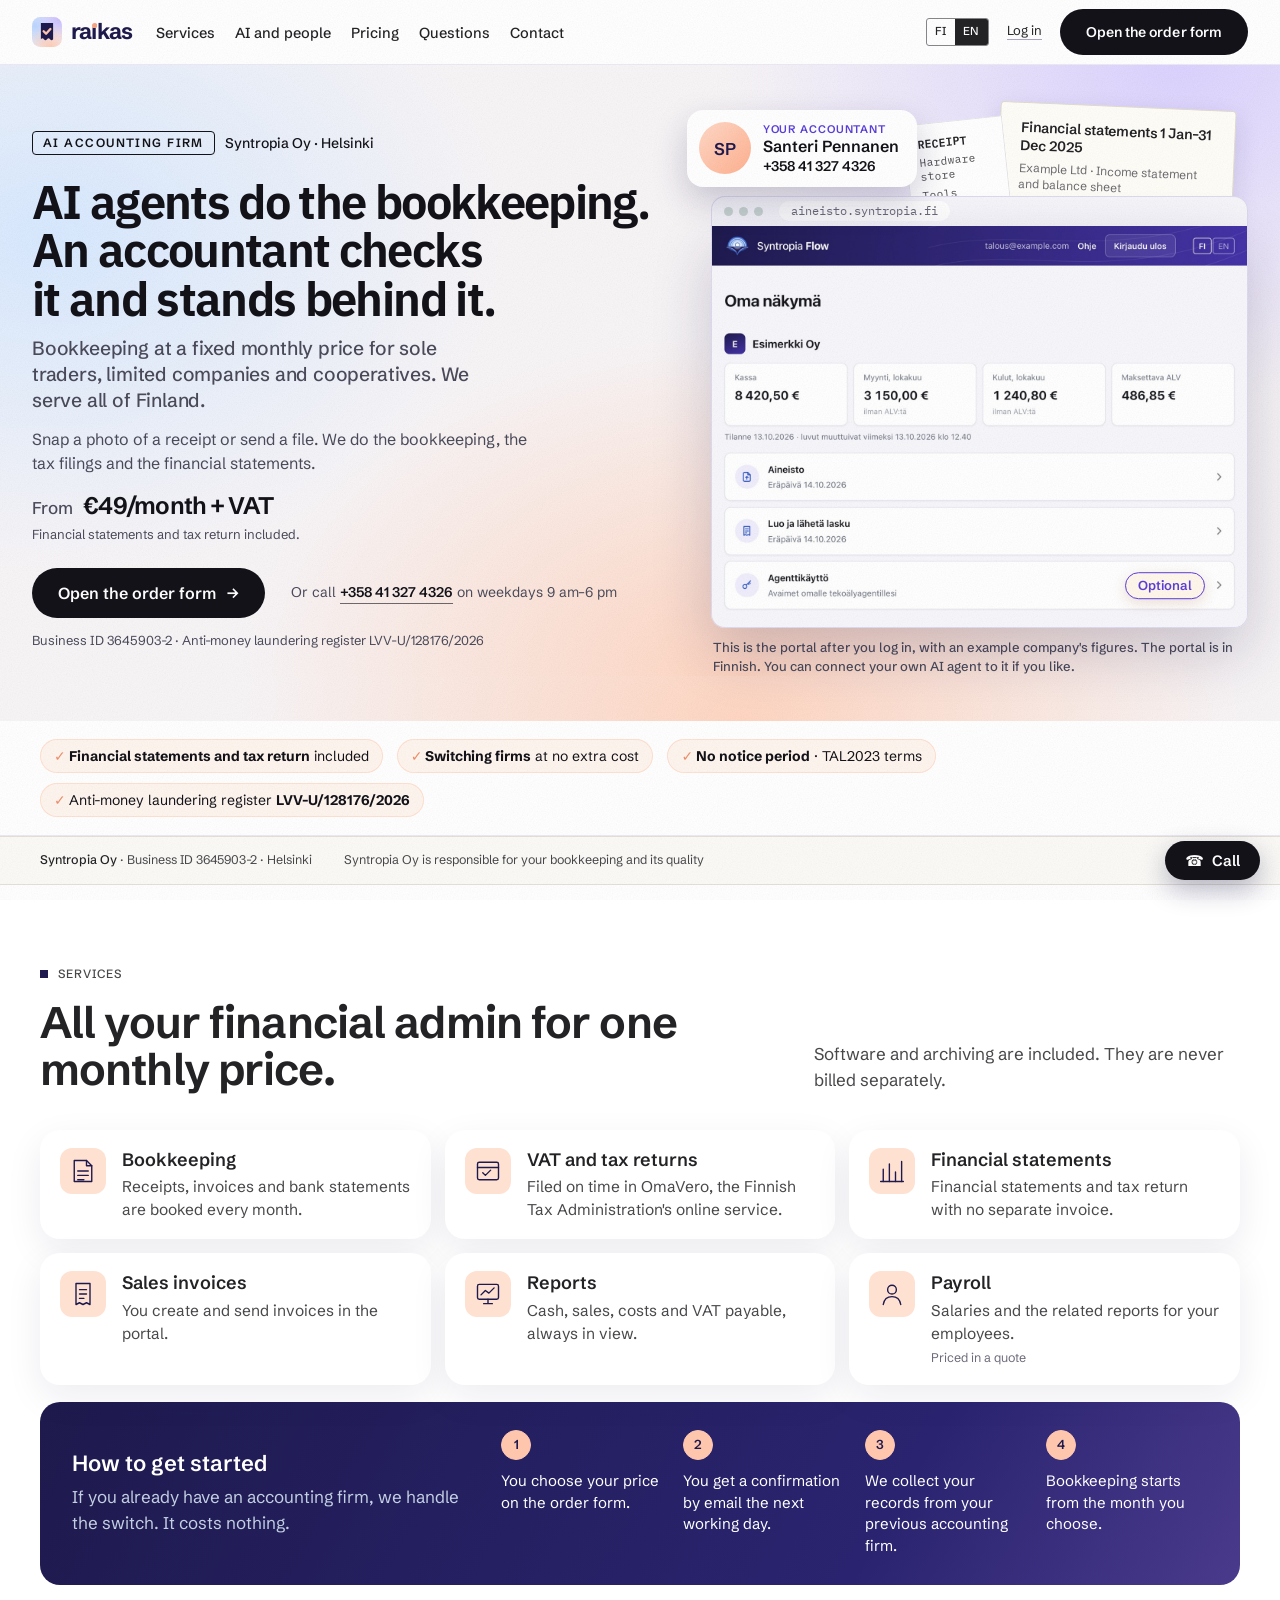
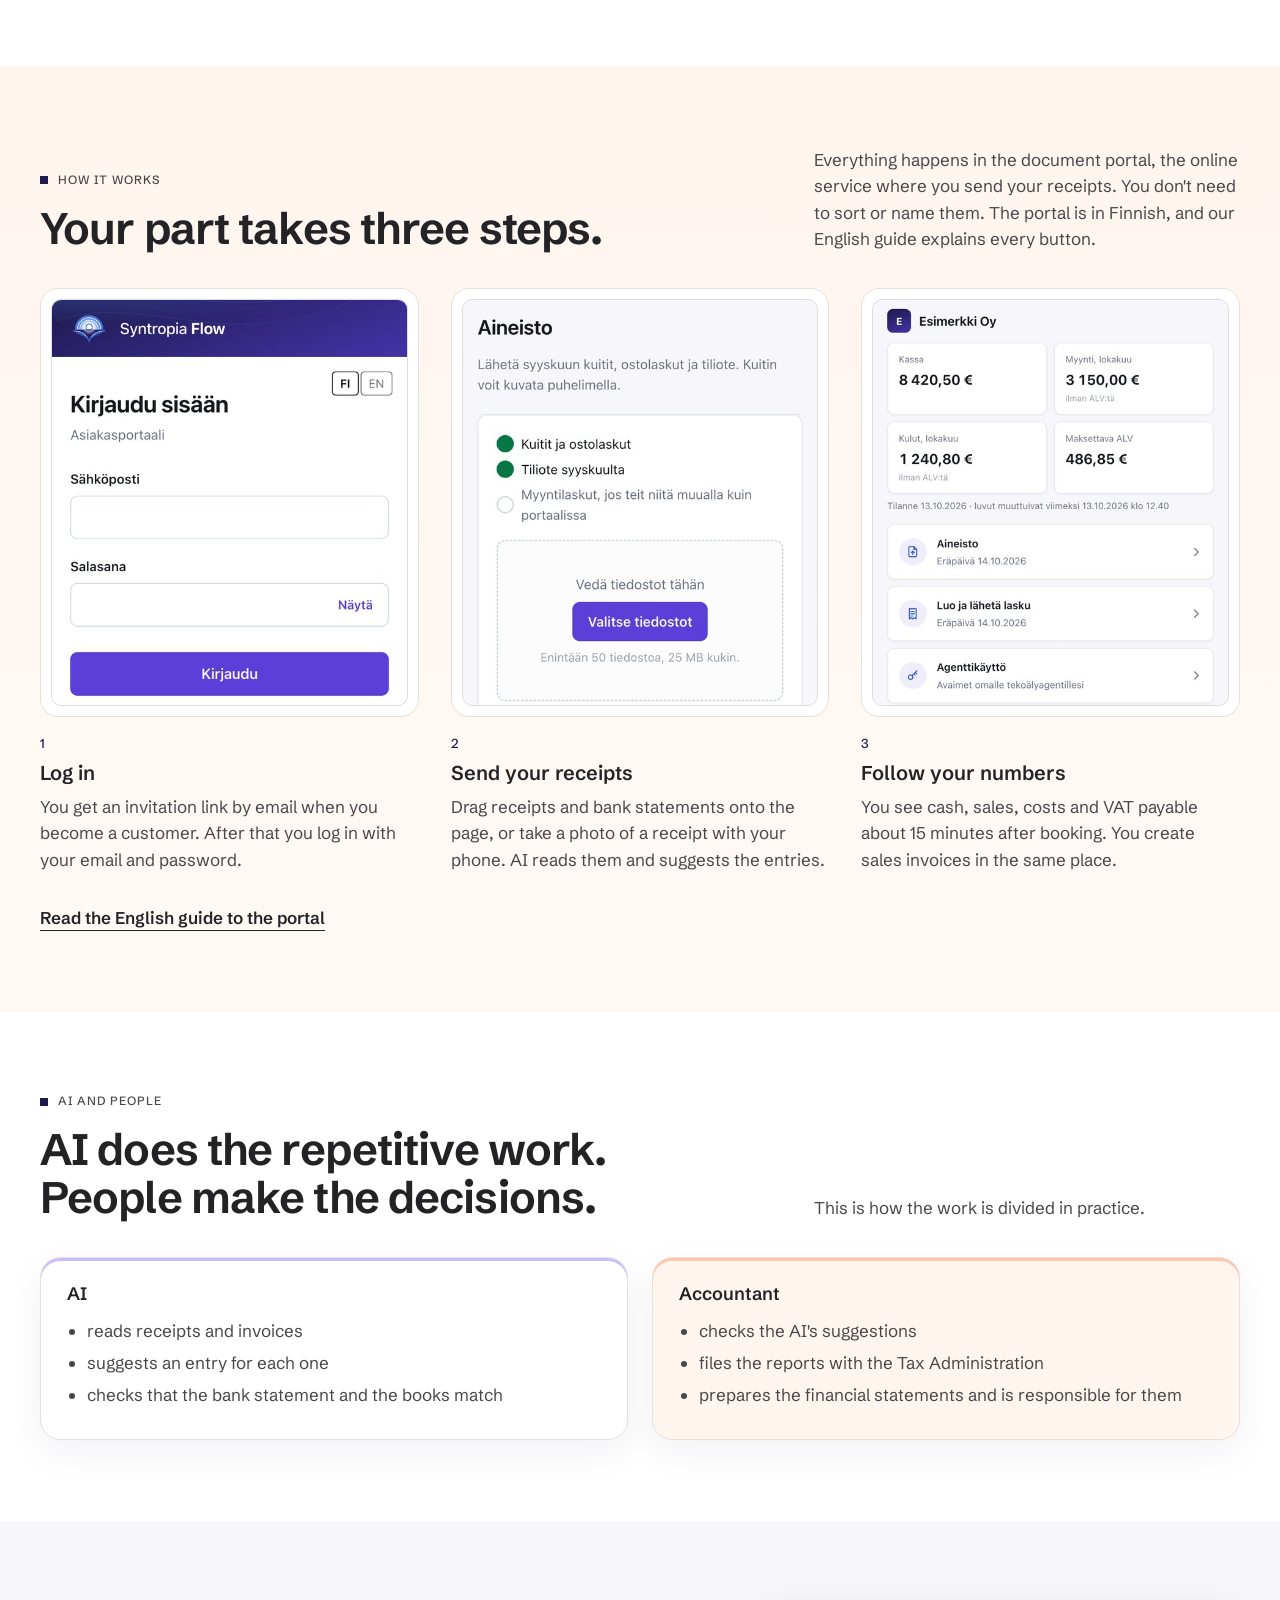
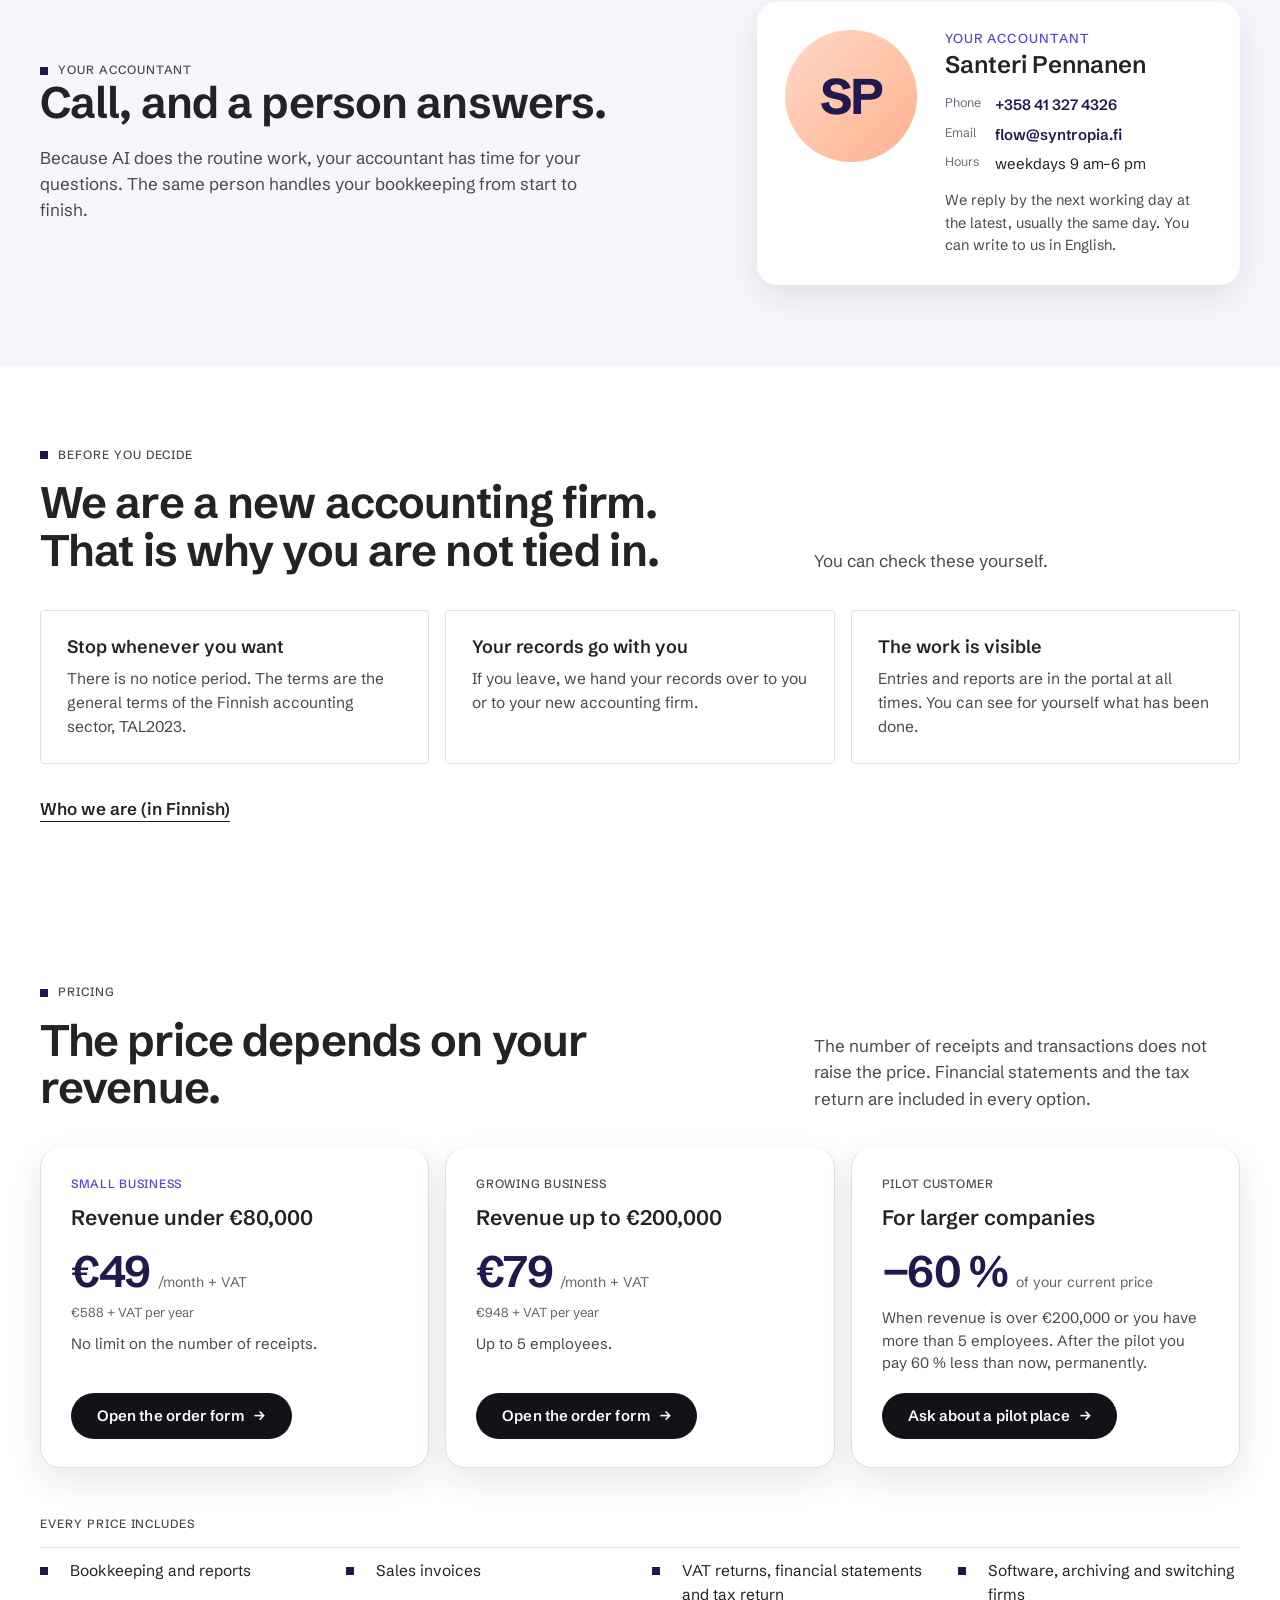
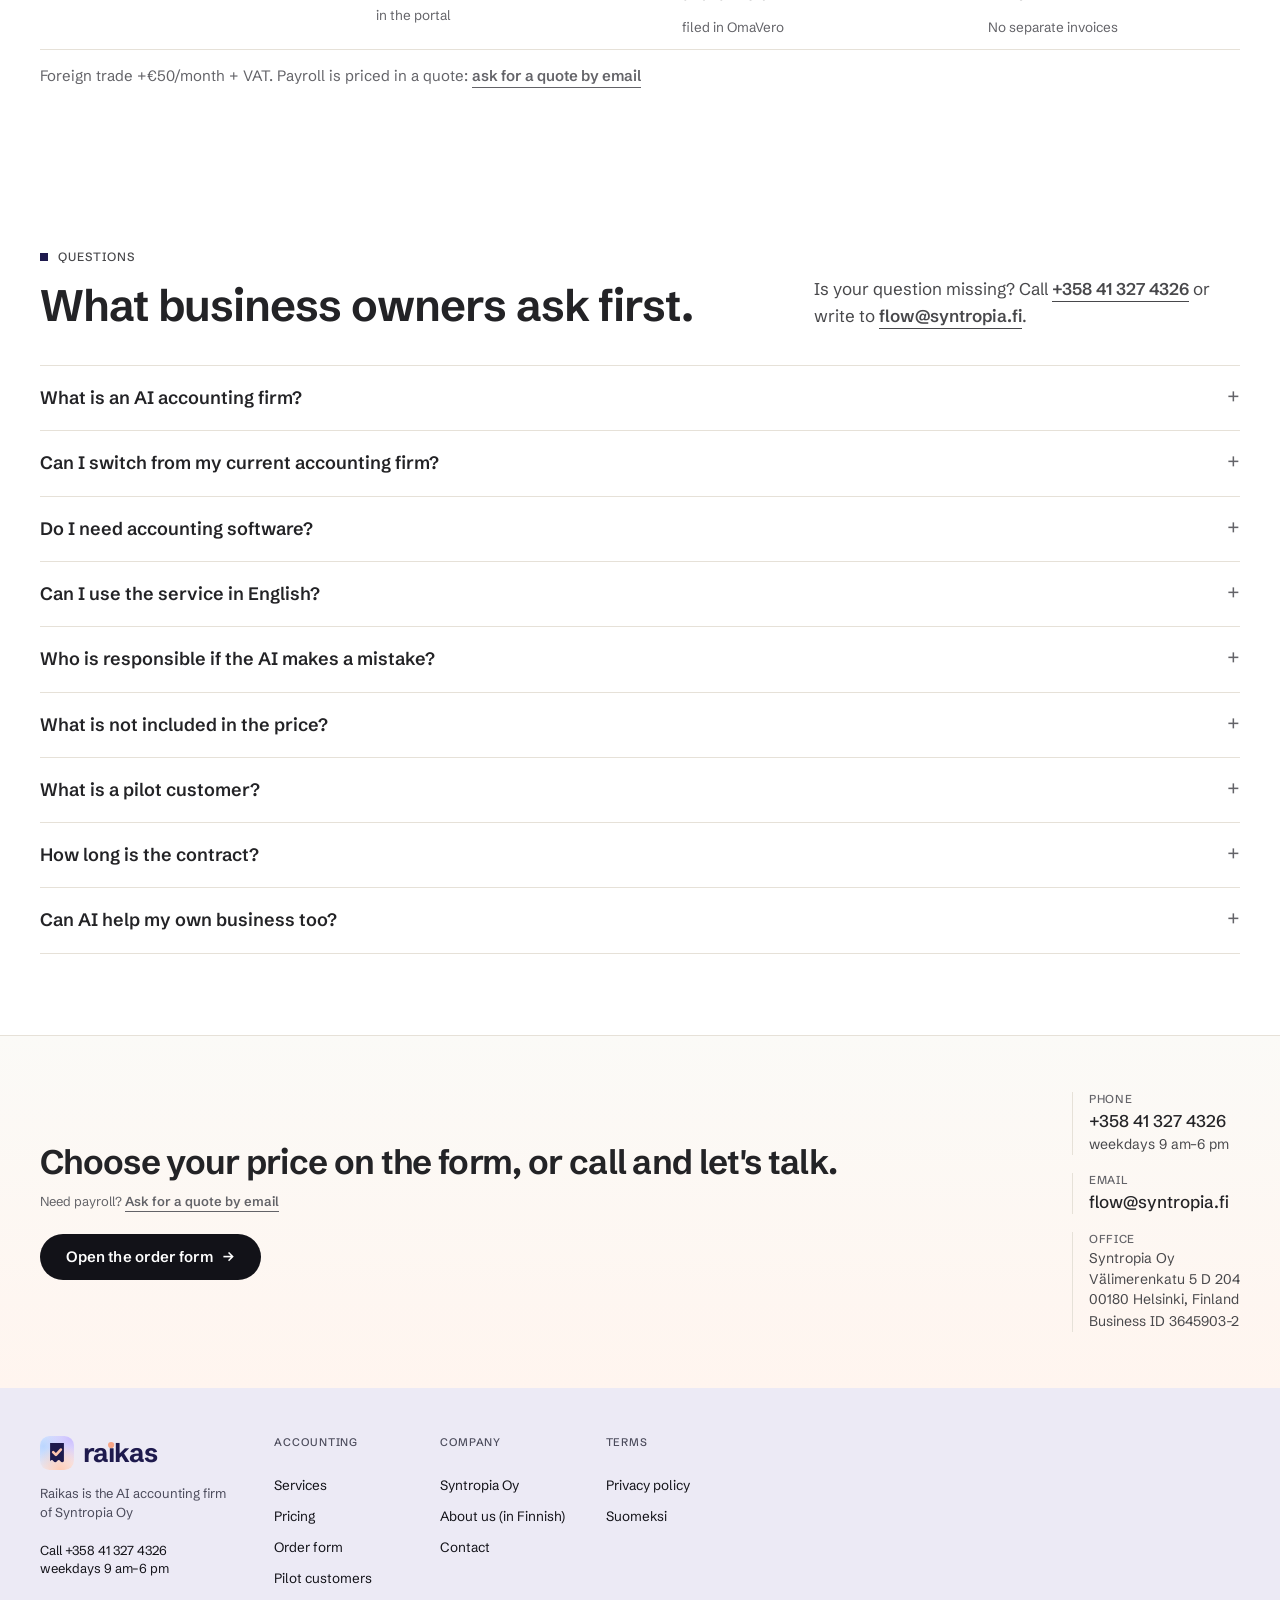
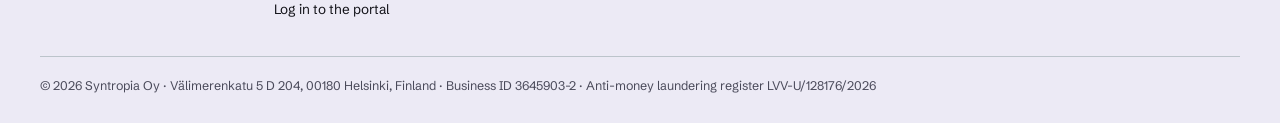
==== en/index.html @ 9b2bcca8 "aitilitoimisto.fi: Cloudflare Web Analytics -kävijätilasto (Lukema) ja tietosuojan kohdat 6 ja 9 HQ " ====
<!doctype html>
<html lang="en">
<head>
<meta charset="utf-8">
<meta name="viewport" content="width=device-width, initial-scale=1">
<title>Raikas · AI accounting firm at a fixed monthly price</title>
<link rel="icon" href="../assets/raikas-32.png" sizes="32x32">
<link rel="icon" href="../assets/raikas-192.png" sizes="192x192">
<link rel="apple-touch-icon" href="../assets/raikas-512.png">
<meta name="theme-color" content="#F6F5FB">
<meta name="description" content="Raikas, an AI accounting firm in Finland: AI agents do the bookkeeping, an accountant checks it and stands behind it. Bookkeeping, tax filings and financial statements from €49/month + VAT.">
<link rel="canonical" href="https://aitilitoimisto.fi/en/">
<meta property="og:title" content="Raikas, AI accounting firm">
<meta property="og:description" content="Raikas, an AI accounting firm in Finland: AI agents do the bookkeeping, an accountant checks it and stands behind it. Bookkeeping, tax filings and financial statements from €49/month + VAT.">
<meta property="og:type" content="website">
<meta property="og:url" content="https://aitilitoimisto.fi/en/">
<meta property="og:image" content="https://aitilitoimisto.fi/assets/tilitoimisto/flow-hero-oma-d.jpg">
<meta property="og:image:alt" content="The client portal's home view with an example company's figures.">
<meta name="twitter:card" content="summary_large_image">
<link rel="alternate" hreflang="fi" href="https://aitilitoimisto.fi/">
<link rel="alternate" hreflang="en" href="https://aitilitoimisto.fi/en/">
<link rel="alternate" hreflang="x-default" href="https://aitilitoimisto.fi/">
<link rel="preconnect" href="https://fonts.googleapis.com">
<link rel="preconnect" href="https://fonts.gstatic.com" crossorigin>
<link href="https://fonts.googleapis.com/css2?family=Archivo:ital,wdth,wght@0,100..125,300..800;1,100..125,300..800&family=Schibsted+Grotesk:wght@400..800&family=IBM+Plex+Sans:wght@500&family=IBM+Plex+Mono:wght@400;500&family=Orbitron:wght@500&display=swap" rel="stylesheet">
<link rel="stylesheet" href="../assets/syntropia.css">
<style>
/* Tilitoimistosivun omat osat: hintalaskuri, hintakortit ja lisät. Yhteiset osat ovat assets/syntropia.css:ssä. */
.hinnasto{display:grid;grid-template-columns:1fr 1fr;gap:56px;align-items:start}
.laskuri{background:var(--paper);border-radius:4px;padding:30px 32px 28px;display:flex;flex-direction:column;gap:14px}
.laskuri-rivi{display:flex;justify-content:space-between;align-items:baseline;gap:16px;font:500 12px/1.4 var(--mono);letter-spacing:.08em;text-transform:uppercase;color:var(--ink-2)}
.laskuri output{font:500 14px/1 var(--mono);letter-spacing:0;text-transform:none;color:var(--ink);white-space:nowrap}
.hinta{margin:4px 0 0;font-family:var(--d-family),system-ui,sans-serif;font-weight:var(--d-weight);font-stretch:var(--d-stretch);letter-spacing:var(--d-track);font-size:calc(104px * var(--d-scale));line-height:1;color:var(--blue)}
.hinta small{margin-left:10px;font:500 16px/1 var(--mono);letter-spacing:0;color:var(--muted)}
.laskuri input[type=range]{width:100%;margin:6px 0 0;accent-color:var(--blue)}
.asteikko{display:flex;justify-content:space-between;margin-top:-6px;font:400 11.5px/1 var(--mono);color:var(--muted)}
.vertailu{display:flex;justify-content:space-between;padding:12px 0;border-top:1px solid var(--line);border-bottom:1px solid var(--line);font:400 13px/1.4 var(--mono);color:var(--ink-2)}
.vertailu{gap:12px;align-items:baseline}
.vertailu b{font-weight:500;color:var(--ink);white-space:nowrap}
.vuosivertailu{border-top:1px solid var(--line);border-bottom:1px solid var(--line);padding:12px 0 10px}
.vv-otsikko{margin:0 0 8px;font:400 12px/1.5 var(--mono);color:var(--muted)}
.vv-rivi{display:flex;justify-content:space-between;align-items:baseline;gap:12px;padding:3px 0;font:400 14px/1.4 var(--mono);color:var(--ink-2)}
.vv-rivi b{font-weight:500;color:var(--ink);font-variant-numeric:tabular-nums;white-space:nowrap}
.vv-rivi.oma span,.vv-rivi.oma b{color:var(--blue,#1C3F95)}
.vv-rivi.oma b{font-weight:600}
.vertailu-lahde,.yli-sata{margin:0;font:400 12px/1.5 var(--mono);color:var(--muted)}
.vertailu-lahde a,.yli-sata a{color:inherit;text-decoration:underline;text-underline-offset:2px}
.laskuri .btn{align-self:flex-start;margin-top:6px}
.alv{margin:0;font:400 12px/1.5 var(--mono);color:var(--muted)}
.tarjousteksti{margin:4px 0 0;font-family:var(--d-family),system-ui,sans-serif;font-weight:var(--d-weight);font-stretch:var(--d-stretch);letter-spacing:var(--d-track);font-size:calc(40px * var(--d-scale));line-height:1.15;color:var(--ink)}
.pieni{margin:0 0 14px;font:500 12px/1.4 var(--mono);letter-spacing:.08em;text-transform:uppercase;color:var(--ink-2)}
.hintakortit{margin-top:72px}
/* Livessä näkyy vain aloittavan yrittäjän kortti (founder 4.10.2026): se on hintalaskurin levyinen, ei kolmannes. */
@media (min-width:901px){.hintakortit:has(> .card:only-child){grid-template-columns:1fr 1fr;gap:56px}}
.card .erittely{margin-top:auto;padding-top:0}
.erittely li span small{display:block;color:var(--muted);font-size:13px}
.lisat{display:grid;grid-template-columns:1fr 1fr;gap:56px;margin-top:72px}
.lisat .fineprint{margin:0}
.huom{margin:0;color:var(--muted);font-size:15px}
/* Kuu-kuva: musta taivas taustana, jos kuva latautuu hitaasti */
.split .pic.kuupic{background:#0b0b0d}
.split .pic.kuupic:has(img[src*="accounting-historia"]){background:#DCDCE1}
.split .pic.kuupic > img[src*="accounting-historia"]{object-fit:contain;filter:none}
.split .pic.kuupic > img{object-position:50% 35%}
.huom b{color:var(--ink)}
/* Erikoistarjous aloittavalle yritykselle (founder 5.10.2026): rauhallinen laatikko heron johdannon alla. */
.erikoistarjous{display:flex;flex-direction:column;gap:8px;padding:16px 18px 17px;background:var(--white);border-left:3px solid var(--blue);border-radius:2px}
.page-hero .side .erikoistarjous p{font-size:16px;line-height:1.5}
.erikoistarjous a{color:var(--blue);font-weight:600;border-bottom:1.5px solid currentColor;white-space:nowrap}
#aloittavalle{scroll-margin-top:72px}
@media (max-width:900px){
  .hinnasto,.lisat{grid-template-columns:1fr;gap:36px}
  .laskuri{padding:24px 20px}
  .hintakortit,.lisat{margin-top:48px}
}

/* Flow-uudistus 9.10.2026: faktarivi, työnjako, aineistoportaalin kuvat, vuosihinta, esimerkkitaulukko ja yhteyskanavat */
.page-hero.uusi .soita{font:400 14px/1.4 var(--sans);color:var(--ink-2)}
.page-hero.uusi .johdanto{max-width:60ch;margin:24px 0 0;font:400 19px/1.55 var(--sans);color:var(--ink-2)}
.page-hero.uusi .hintarivi a{color:inherit;text-decoration:underline;text-underline-offset:3px}
.faktarivi{background:var(--paper-2);border-top:1px solid var(--line);border-bottom:1px solid var(--line)}
.faktarivi .wrap{display:flex;flex-wrap:wrap;gap:8px 32px;padding-top:14px;padding-bottom:14px;font:400 12.5px/1.5 var(--mono);color:var(--ink-2)}
.faktarivi b{font-weight:500;color:var(--ink)}
.tyonjako{display:grid;grid-template-columns:1fr 1fr;gap:16px}
.tyonjako>div{background:var(--white,#FAFAFA);border:1px solid var(--line);border-radius:4px;padding:26px 28px}
.tyonjako h3{margin:0 0 12px;font:600 18px/1.3 var(--sans);color:var(--ink)}
.tyonjako ul{margin:0;padding-left:18px;color:var(--ink-2)}
.tyonjako li{margin:7px 0}
.portaalikuvat{margin:16px 0 0;padding:28px;display:grid;grid-template-columns:3fr 1fr;gap:24px;align-items:start;background:var(--paper-2);border:1px solid var(--line);border-radius:4px}
.portaalikuvat img{display:block;width:100%;height:auto;border:1px solid var(--line);border-radius:4px;background:#F5F6F8}
.portaalikuvat figcaption{grid-column:1/-1;font:400 12.5px/1.5 var(--mono);color:var(--muted)}
.hinta span{white-space:nowrap}
.vuosihinta{margin:-2px 0 0;font:400 13px/1.4 var(--mono);color:var(--ink-2)}
.vuosihinta span{font-weight:500;color:var(--ink)}
.esimerkkihinnat{margin:48px 0 40px}
.hintataulu{width:100%;border-collapse:collapse;margin-top:12px;font:400 14px/1.4 var(--mono);color:var(--ink)}
.hintataulu th{padding:10px 12px;border-bottom:1px solid var(--ink);text-align:left;font:500 11.5px/1.3 var(--mono);letter-spacing:.06em;text-transform:uppercase;color:var(--ink-2)}
.hintataulu td{padding:12px;border-bottom:1px solid var(--line)}
.hintataulu .luku{text-align:right}
/* Erikoistarjous korostettuna esimerkkitaulukossa (founder 9.10.2026, #2238) */
.hintataulu tr.erikois td{background:var(--white);font-weight:500}
.hintataulu tr.erikois td:first-child{border-left:3px solid var(--blue)}
.hintataulu tr.erikois small{display:block;margin-top:4px;font:400 12.5px/1.4 var(--sans);color:var(--ink-2)}
.hintataulu tr.erikois a{color:var(--blue);border-bottom:1px solid currentColor}
.hintataulu tr.pilotti small{display:block;margin-top:4px;font:400 12.5px/1.4 var(--sans);color:var(--ink-2)}
.hintataulu tr.pilotti a{color:var(--blue);border-bottom:1px solid currentColor}
/* Hintataulukon jatkeeksi pilottipaikka isommille ja monimutkaisille kirjanpidoille (founder 9.10.2026, #2264) */
.pilottirivi{margin:0;padding:14px 12px;border-bottom:1px solid var(--line);font:500 15px/1.4 var(--sans);color:var(--ink)}
.pilottirivi a{color:var(--blue);font-weight:600;border-bottom:1.5px solid currentColor;white-space:nowrap}
.ei-sisally{margin:14px 0 0;font:400 13.5px/1.5 var(--sans);color:var(--ink-2)}
.yhteys{display:grid;grid-template-columns:1.3fr 1fr;gap:48px;align-items:center}
.yhteys p{margin:12px 0 22px}
.yhteyskanavat{display:grid;gap:18px}
.yhteyskanavat>div{display:flex;flex-direction:column;gap:2px;padding-left:16px;border-left:1px solid var(--line);font:400 14px/1.45 var(--sans);color:var(--ink-2)}
.yhteyskanavat .kanava{font:500 11.5px/1.3 var(--mono);letter-spacing:.06em;text-transform:uppercase;color:var(--muted)}
.yhteyskanavat a{font:500 17px/1.4 var(--sans);color:var(--ink)}
@media (max-width:520px){.hinta small{display:block;margin:8px 0 0}}
@media (max-width:760px){.tyonjako,.yhteys{grid-template-columns:1fr}.hintataulu th:last-child,.hintataulu td:last-child{display:none}
  .portaalikuvat{grid-template-columns:1fr;padding:20px}.portaalikuvat .pk-kone{display:none}.portaalikuvat .pk-puhelin{max-width:290px;margin:0 auto}}

/* Kaksi palvelutasoa (founder 10.10.2026): tilitoimisto sekä tilitoimisto ja kuukausittainen tekoälykonsultointi */
.paketit{display:grid;grid-template-columns:1fr 1fr;gap:16px;margin:8px 0 48px}
.paketti{display:flex;flex-direction:column;gap:12px;background:var(--white,#FAFAFA);border:1px solid var(--line);border-radius:4px;padding:28px 30px}
.paketti.laajempi{border-top:3px solid var(--blue)}
.p-tunniste{font:500 12px/1.3 var(--mono);letter-spacing:.06em;text-transform:uppercase;color:var(--ink-2)}
.paketti h3{margin:0;font:600 21px/1.3 var(--sans);color:var(--ink)}
.paketti ul{margin:0;padding-left:18px;color:var(--ink-2)}
.paketti li{margin:6px 0}
.p-hinta{margin:auto 0 0;padding-top:10px;font:500 14px/1.5 var(--mono);color:var(--blue)}
.p-napit{display:flex;flex-wrap:wrap;align-items:center;gap:12px 22px}
.paketit-lisa{margin:-32px 0 48px;font-size:15px;color:var(--ink-2)}
#laskuri,#paketit{scroll-margin-top:72px}
@media (max-width:760px){.paketit{grid-template-columns:1fr}}
/* Verkkokaupan ostoskorinappi yläpalkissa (founder 10.10.2026), merkintä julkaisu/synkronoi-osat.py KORI */
/* Vainan mallin mukaan (founder 10.10.2026, vainagroup.com): täytetty nappi, jossa näkyy valitun paketin hinta */
.nav .kori{display:inline-flex;align-items:center;gap:7px;height:28px;margin-right:-16px;padding:0 12px 0 9px;border:1px solid var(--blue);border-radius:3px;background:var(--blue);color:#fff;font-size:12.5px;font-weight:500;line-height:1;white-space:nowrap;text-decoration:none;position:relative}
.nav .kori svg{width:16px;height:16px;flex:none}
.nav .kori b{font:400 12px/1 "IBM Plex Mono",ui-monospace,monospace}
.nav .kori b:empty,.nav .kori.valittu span{display:none}
.nav .kori:hover,.nav .kori:focus-visible{background:#2D2770;border-color:#2D2770}
@media (pointer:coarse){.nav .kori::after{content:"";position:absolute;left:0;right:0;top:-8px;bottom:-8px}}
/* 1081–1199 px: kuusi valikkokohtaa ja teksti eivät mahdu riville, joten pelkkä koriikoni */
@media (min-width:1081px) and (max-width:1199px){.nav .kori span,.nav .kori b{display:none}.nav .kori{padding:0 8px;margin-right:-20px}}
/* hinta on tekstiä leveämpi: 1200–1209 px hinta ei mahdu, joten koriikoni kuten yllä */
@media (min-width:1200px) and (max-width:1209px){.nav .kori.valittu b{display:none}.nav .kori.valittu{padding:0 8px;margin-right:-20px}}
@media (max-width:1080px){.nav .kori{margin-left:auto;margin-right:-20px}.nav .kori ~ .burger{margin-left:0}}
@media (max-width:1080px){.nav .kori ~ .burger{flex:none}}
@media (max-width:360px){.nav .kori span{font-size:12px}.nav .kori b{font-size:11px}.nav .kori{padding:0 10px 0 8px;gap:6px;margin-right:-36px}}
/* kielivalitsimen kanssa kapealla puhelimella korissa lukee "Tilaa" (12.10.2026) */
@media (max-width:480px){.nav .kori .k-pitka{display:none}}
/* kielivalitsimen kanssa korin teksti ei mahdu myöskään 1200–1279 px:ssä, joten pelkkä koriikoni */
@media (min-width:1200px) and (max-width:1279px){.nav:has(.cta) .kori span,.nav:has(.cta) .kori b{display:none}.nav:has(.cta) .kori{padding:0 8px;margin-right:-20px}}

.page-hero.uusi .hero-ruudukko{display:grid;grid-template-columns:minmax(0,1fr) 330px;gap:40px 56px;align-items:start}
.kampanjakortti{margin-top:6px;padding:24px 26px 26px;background:var(--white);border:1px solid var(--line);border-top:3px solid var(--blue);border-radius:2px}
.kampanjakortti .k-merkki{font:500 11.5px/1.4 var(--mono);letter-spacing:.1em;text-transform:uppercase;color:var(--blue)}
.kampanjakortti .k-kenelle{margin:10px 0 0;font:500 19px/1.3 var(--sans);color:var(--ink)}
.kampanjakortti .k-hinta{margin:14px 0 0;font-family:var(--d-family),system-ui,sans-serif;font-weight:var(--d-weight);font-stretch:var(--d-stretch);letter-spacing:var(--d-track);font-size:calc(64px * var(--d-scale));line-height:1;color:var(--blue)}
.kampanjakortti .k-hinta small{margin-left:8px;font:500 14px/1 var(--mono);letter-spacing:0;color:var(--muted)}
.kampanjakortti .k-ehto{margin:12px 0 18px;font:400 12.5px/1.5 var(--mono);color:var(--muted)}
@media (max-width:960px){.page-hero.uusi .hero-ruudukko{grid-template-columns:1fr}.kampanjakortti{max-width:420px}}
.kampanja{display:none;align-items:stretch;margin:22px 0 0;border:1px solid var(--red);border-radius:2px;background:var(--white);color:var(--ink);text-decoration:none;max-width:100%}
.kampanja .k-merkki{display:flex;align-items:center;padding:0 12px;background:var(--red);color:#fff;font:500 11.5px/1 var(--mono);letter-spacing:.1em;text-transform:uppercase}
.kampanja .k-teksti{padding:11px 14px;font:400 16px/1.35 var(--sans)}
.kampanja .k-teksti b{font-weight:600;color:var(--blue);white-space:nowrap}
.kampanja .arr{display:flex;align-items:center;padding:0 14px 0 0;color:var(--red)}
@media (max-width:720px){.kampanjakortti{display:none}.kampanja{display:inline-flex}}
</style>
<style>/* Aineistoportaalin ohjelinkit (founder 10.10.2026) */
.step .textlink{display:inline-block;margin-top:16px;font-size:14px}
.paketti li .textlink{font-weight:500}
</style>
<style>
/* Uusi Flow-luonnos 11.10.2026 (ymmarrettavat-verkkosivut): kolme vaihetta oikein tuotekuvin */
.vaiheet{list-style:none;margin:0;padding:0;display:grid;grid-template-columns:repeat(3,minmax(0,1fr));gap:32px}
.vaihe{display:flex;flex-direction:column;gap:20px}
.vk{margin:0;aspect-ratio:1/1;display:flex;align-items:center;justify-content:center;padding:18px;background:#EEF0F4;border:1px solid var(--line);border-radius:6px;overflow:hidden}
.vk img{display:block;max-width:100%;max-height:100%;width:auto;height:auto;border:1px solid #D9DCE3;border-radius:4px;background:#F5F6F8}
.vk.valmis{background:var(--white,#FAFAFA)}
.vk.valmis ul{list-style:none;margin:0;padding:0;display:grid;gap:16px;font:500 17px/1.3 var(--mono);color:var(--ink)}
.vk.valmis li{display:flex;align-items:center;gap:12px}
.vk.valmis li::before{content:"\2713";display:inline-grid;place-items:center;width:28px;height:28px;border:1.5px solid var(--blue);border-radius:50%;color:var(--blue);font-size:14px}
.vt .n{display:block;margin-bottom:10px;font:500 13px/1 var(--mono);color:var(--blue)}
.vt h3{margin:0;font:600 20px/1.3 var(--sans);color:var(--ink)}
.vt p{margin:8px 0 0;color:var(--ink-2)}
.vaihe-linkki{margin:32px 0 0}
.hintataulukko{margin-top:22px;border-top:1px solid var(--line)}
.hintataulukko summary{cursor:pointer;padding:14px 0;font:600 15px/1.3 var(--sans);color:var(--ink)}
.hintataulukko .hintataulu{margin-top:4px}
.page-hero .perushinta{margin:22px 0 0;font:500 17px/1.4 var(--sans);color:var(--ink-2)}
.page-hero .perushinta b{margin-left:6px;font:500 24px/1.2 var(--mono);color:var(--blue);white-space:nowrap}
.page-hero .perushinta .vuosi{display:block;margin-top:4px;font:400 13px/1.5 var(--mono);color:var(--muted)}
/* Founder 11.10.2026: kolme vaihtoehtoa (kampanja, perushinta, pilotti) ja konsultointi Lite ja Pro */
.paketit.kolme{grid-template-columns:repeat(3,minmax(0,1fr))}
.paketti .p-napit{margin-top:auto;padding-top:6px}
.p-iso{margin:4px 0 0;font:400 44px/1.1 var(--mono);letter-spacing:-.02em;color:var(--blue)}
.p-iso small{display:inline-block;margin-left:8px;font:400 14px/1.3 var(--mono);letter-spacing:0;color:var(--muted)}
.p-ehto{margin:0;font:400 15px/1.5 var(--sans);color:var(--ink-2)}
.p-vuosi{margin:-4px 0 0;font:400 13px/1.4 var(--mono);color:var(--muted)}
#ihminen .osio-head{margin-bottom:20px}
.ihminen-yhteys{margin:0;font:500 18px/1.6 var(--sans);color:var(--ink)}
.p-tavoite{margin:0;font:600 15px/1.5 var(--sans);color:var(--ink)}
.paikka{background:#FFF3C4;color:var(--ink);padding:0 4px;border-radius:2px}
.sisaltyy{margin-top:40px}
@media (min-width:901px){.sisaltyy .checklist{display:grid;grid-template-columns:repeat(4,minmax(0,1fr));gap:0 24px;border-bottom:1px solid var(--line)}.sisaltyy .checklist li{border-bottom:0}}
.sisaltyy .huom{margin-top:14px}
@media (max-width:900px){.paketit.kolme{grid-template-columns:minmax(0,1fr)}}
@media (max-width:900px){.vaiheet{grid-template-columns:1fr;gap:44px}.vk{aspect-ratio:auto;max-width:440px}}
</style>
<script type="application/ld+json">{"@context": "https://schema.org", "@type": "AccountingService", "@id": "https://aitilitoimisto.fi/#palvelu", "name": "Raikas", "url": "https://aitilitoimisto.fi/en/", "description": "Raikas, an AI accounting firm in Finland: AI agents do the bookkeeping, an accountant checks it and stands behind it. Bookkeeping, tax filings and financial statements from €49/month + VAT.", "telephone": "+358413274326", "email": "flow@syntropia.fi", "areaServed": {"@type": "Country", "name": "Finland"}, "address": {"@type": "PostalAddress", "streetAddress": "Välimerenkatu 5 D 204", "postalCode": "00180", "addressLocality": "Helsinki", "addressCountry": "FI"}, "parentOrganization": {"@type": "Organization", "name": "Syntropia Oy", "url": "https://syntropia.fi/", "vatID": "FI36459032", "taxID": "3645903-2"}, "priceRange": "€49–79/month + VAT"}</script>
<style>
/* Flow-hero B (15.10.2026): tummansininen hero ja LinkedIn-kansikuvan kuvitus. Rajattu .fh-tumma-heroon. */
.page-hero.fh-tumma{background:#1E1A4D;color:#fff}
.page-hero.fh-tumma .tila,.page-hero.fh-tumma h1 .harmaa,.page-hero.fh-tumma .johdanto,.page-hero.fh-tumma .perushinta span,.page-hero.fh-tumma .perushinta .vuosi,.page-hero.fh-tumma .soita{color:#C3CFE2}
.page-hero.fh-tumma h1,.page-hero.fh-tumma .perushinta b{color:#fff}
.page-hero.fh-tumma .textlink,.page-hero.fh-tumma .soita a{color:#fff;border-color:rgba(255,255,255,.6)}
.page-hero.fh-tumma .btn-blue{box-shadow:0 0 0 1px rgba(255,255,255,.35)}
.page-hero.fh-tumma .textlink:focus-visible,.page-hero.fh-tumma .btn:focus-visible{outline:2px solid #fff;outline-offset:3px}
.fh-oikea{display:flex;flex-direction:column;gap:18px;align-self:center}
.fh-taide{position:relative;width:100%;aspect-ratio:760/440}
.fh-viivat{position:absolute;inset:0;width:100%;height:100%}
.fh-puhelin{position:absolute;left:39.47%;top:8.2%;width:22.37%;height:auto;border-radius:6px;border:1px solid rgba(255,255,255,.25)}
.fh-oikea .kampanjakortti{color:#14161a}
@media(max-width:860px){.fh-taide{display:none}}
.page-hero.fh-tumma{background:#fff!important;padding-top:0!important;position:relative}
.page-hero.fh-tumma::before{content:"";display:block;height:300px;background:url(../assets/tilitoimisto/flow-hero-toimisto.jpg) center 55%/cover;background-image:image-set(url(../assets/tilitoimisto/flow-hero-toimisto.webp) type("image/webp"),url(../assets/tilitoimisto/flow-hero-toimisto.jpg) type("image/jpeg"))}
.page-hero.fh-tumma>.wrap{position:relative;margin-top:-80px;background:#1E1A4D;padding:32px 48px 56px;max-width:1120px;outline:6px solid #fff}
.fh-ylarivi{position:absolute;top:22px;right:28px;margin:0;padding:0;border:0;z-index:2}
.fh-ylarivi .oik{display:flex;align-items:center;gap:18px;font:400 13px/1 var(--mono);color:#C3CFE2}
.fh-ylarivi a{color:#fff;text-decoration:none}.fh-ylarivi .fh-kieli b{color:#fff}.fh-ylarivi .fh-kieli a{color:#C3CFE2}
.fh-ylarivi .kirj{border-bottom:1px solid rgba(255,255,255,.5);padding-bottom:2px}
@media(max-width:860px){.page-hero.fh-tumma::before{height:220px;background-position:8% 45%}.page-hero.fh-tumma>.wrap{margin:-40px 12px 0;padding:44px 20px 36px!important}.fh-ylarivi{top:14px;right:16px}.fh-ylarivi .oik{gap:12px;font-size:12px}}
:root{--paper:#F7F3EC;--white:#FCFAF6;--paper-2:#EFE8DC;--line:#E2DACB}
body{background:var(--paper)}
.osio .eyebrow.blue::before{background:#1E1A4D}
.osio-head p{color:#48484B}
.vaihe .vk{background:#F1EBE0;border-radius:6px;overflow:hidden}
#ihminen,#people{background:#F1EBE0}
.ihminen-ruudukko{display:grid;grid-template-columns:minmax(0,1.15fr) minmax(0,.85fr);gap:64px;align-items:center}
.ihminen-ruudukko .h2{margin-bottom:18px}.ihminen-ruudukko p{color:#48484B;max-width:56ch;margin:0}
.ihminen-puhelin{display:flex;flex-direction:column;gap:8px;padding:36px 36px 32px;background:#fff;border-left:4px solid #1E1A4D;border-radius:6px}
.ihminen-puhelin span{font:400 14px/1.5 var(--mono);color:#636368}
.ihminen-puhelin>a{font:500 clamp(28px,3.4vw,40px)/1.15 var(--mono);color:#1E1A4D;text-decoration:none;white-space:nowrap}
@media(max-width:860px){.ihminen-ruudukko{grid-template-columns:1fr;gap:28px}.ihminen-puhelin{padding:24px 22px}}
.cta-band.yhteys-band{background:#FCFAF6}
footer{background:#1E1A4D!important;color:#C3CFE2}
footer .base{border-color:rgba(255,255,255,.15)}
footer .f-kieli{margin-top:18px;font:400 13px/1.4 var(--mono)}footer .f-kieli a{color:#fff}
.page-hero.fh-tumma>.wrap{background:#1F4E8C!important}
.page-hero.fh-tumma .tila,.page-hero.fh-tumma h1 .harmaa,.page-hero.fh-tumma .johdanto,.page-hero.fh-tumma .perushinta span,.page-hero.fh-tumma .perushinta .vuosi,.page-hero.fh-tumma .soita,.page-hero.fh-tumma .fh-ylarivi .oik,.page-hero.fh-tumma .fh-kieli a{color:#C3CFE2!important}
.page-hero.fh-tumma .btn-blue{background:#0B1B36!important;color:#fff!important;box-shadow:none!important}
.page-hero.fh-tumma .btn-blue:hover{background:#132A52!important}
.fh-puhelin{border-color:rgba(255,255,255,.4)}
.page-hero .johdanto+.johdanto-2{margin-top:14px}

/* LUONNOS 15.10.2026: Flow minttu (variantti A), teal-grey -pohja */
:root{--blue:#1E1A4D!important;--blue-deep:#1E1A4D!important;--red:#5B3FD9!important;--red-deep:#5B3FD9!important}
.page-hero.fh-tumma>.wrap{background:#4E7470!important}
.page-hero.fh-tumma h1,.page-hero.fh-tumma .perushinta b,.page-hero.fh-tumma .fh-ylarivi a,.page-hero.fh-tumma .fh-ylarivi .fh-kieli b,.page-hero.fh-tumma .textlink,.page-hero.fh-tumma .soita a{color:#FFFFFF!important;border-color:#FFFFFF99!important}
.page-hero.fh-tumma .tila,.page-hero.fh-tumma h1 .harmaa,.page-hero.fh-tumma .johdanto,.page-hero.fh-tumma .perushinta span,.page-hero.fh-tumma .perushinta .vuosi,.page-hero.fh-tumma .soita,.page-hero.fh-tumma .fh-ylarivi .oik,.page-hero.fh-tumma .fh-ylarivi .fh-kieli a{color:#F0F4F3!important}
.page-hero.fh-tumma .btn:focus-visible,.page-hero.fh-tumma .textlink:focus-visible{outline-color:#FFFFFF!important}
.btn.btn-blue,.btn.btn-red,.page-hero.fh-tumma .btn-blue{background:#E9B872!important;color:#2E2A26!important;box-shadow:inset 0 0 0 1.5px #2E2A2633!important}
.page-hero.fh-tumma .fh-vasen .btn-blue,.page-hero.fh-tumma .wrap>div>.btn-blue{box-shadow:none!important}
.btn.btn-blue:hover,.btn.btn-red:hover,.page-hero.fh-tumma .btn-blue:hover{background:#E0A95A!important}
.btn .arr{color:inherit!important}
.kampanjakortti{border-top-color:#8B74F0!important}
.kampanjakortti .k-merkki,.p-tunniste.fh-akk{color:#5B3FD9!important}
.kampanja{border-color:#8B74F0!important}
.kampanja .k-merkki{background:#5B3FD9!important;color:#fff!important}
.kampanja .arr{color:#5B3FD9!important}
.eyebrow::before{background:#8B74F0!important}
.osio .eyebrow.blue::before{background:#1E1A4D!important}
.hero h1 em,.page-hero h1 em,.fly a:hover{color:#5B3FD9!important}
.ihminen-puhelin{border-left-color:#8B74F0!important}.ihminen-puhelin>a{color:#1E1A4D!important}
footer{background:#2C3E3C!important;color:#D9E0DE!important}
footer h4,footer .f-tagline,footer .base p{color:#D9E0DE!important;opacity:.85}
.page-hero.fh-tumma::before{background-image:url(../assets/tilitoimisto/flow-hero-toimisto-v4.jpg)!important;background-image:image-set(url(../assets/tilitoimisto/flow-hero-toimisto-v4.webp) type("image/webp"),url(../assets/tilitoimisto/flow-hero-toimisto-v4.jpg) type("image/jpeg"))!important;background-position:78% 60%!important}
@media(max-width:860px){.page-hero.fh-tumma::before{background-position:84% 60%!important}}

/* KIRKKAAMPI a minttu */
:root{--paper:#FFFFFF!important;--white:#FFFFFF!important;--paper-2:#F8F6F2!important;--line:#E6E1D8!important}
body{background:#FFFFFF!important}
.vaihe .vk{background:#F6F3EE!important}
#ihminen,#people{background:#F7F6FB!important}
.cta-band.yhteys-band,.faktarivi{background:#FBFAF7!important}
section,.osio{background-color:transparent}
.page-hero.fh-tumma>.wrap{background:#F6F5FB!important;box-shadow:none!important}
.page-hero.fh-tumma h1,.page-hero.fh-tumma .perushinta b,.page-hero.fh-tumma .fh-ylarivi a,.page-hero.fh-tumma .fh-ylarivi .fh-kieli b,.page-hero.fh-tumma .textlink,.page-hero.fh-tumma .soita a{color:#121218!important;border-color:#12121899!important}
.page-hero.fh-tumma .tila,.page-hero.fh-tumma h1 .harmaa,.page-hero.fh-tumma .johdanto,.page-hero.fh-tumma .perushinta span,.page-hero.fh-tumma .perushinta .vuosi,.page-hero.fh-tumma .soita,.page-hero.fh-tumma .fh-ylarivi .oik,.page-hero.fh-tumma .fh-ylarivi .fh-kieli a{color:#4A4A5A!important}
.page-hero.fh-tumma .btn:focus-visible,.page-hero.fh-tumma .textlink:focus-visible{outline-color:#121218!important}
.btn.btn-blue,.btn.btn-red,.page-hero.fh-tumma .btn-blue{background:#121218!important;color:#FFFFFF!important;box-shadow:none!important}
.btn.btn-blue:hover,.btn.btn-red:hover,.page-hero.fh-tumma .btn-blue:hover{background:#2A2A35!important}
.kampanjakortti{background:#FFFFFF!important}
footer{background:#ECEAF5!important;color:#121218!important;padding:48px 0 28px!important}
footer a,footer .f-kieli a{color:#121218!important}
footer h4,footer .f-tagline,footer .base p,footer li{color:#4A4A5A!important;opacity:1!important}
footer .base{margin-top:36px!important;border-color:#3A5A5644!important}
footer .word img{filter:invert(1) brightness(.35)}
</style>
<style id="flow-moderni">
/* Flow moderni 15.10.2026: split-hero, pillinapit, pyöristetyt kortit, lämmin kaista, Kirjanpitäjäsi-kortti */
:root{--mono:var(--sans)}
/* 7 split hero */
.page-hero.fh-tumma::before{display:none!important}
.page-hero.fh-tumma{background:#F6F5FB!important;padding:0 0 56px!important}
.page-hero.fh-tumma>.wrap{margin-top:0!important;outline:none!important;max-width:1200px!important;padding:72px 32px 0!important}
.hero-ruudukko{display:grid!important;grid-template-columns:minmax(0,1.05fr) minmax(0,.95fr)!important;grid-template-areas:"teksti kuva" "taide kortti";gap:40px 56px!important;align-items:start}
.hero-ruudukko>div:first-child{grid-area:teksti}
.fh-oikea{display:contents!important}
.fh-taide{grid-area:taide;transform:none!important;align-self:center;background:#fff;border-radius:22px;box-shadow:0 12px 40px rgba(30,26,77,.10);padding:12px}
.hero-ruudukko .kampanjakortti{grid-area:kortti;align-self:center}
.hero-kuva{grid-area:kuva;margin:0;border-radius:24px;overflow:hidden;height:100%;min-height:520px;box-shadow:0 18px 50px rgba(30,26,77,.18)}
.hero-kuva img{width:100%;height:100%;object-fit:cover;object-position:80% 55%;display:block}
/* 1 headline */
.otsikko{font-size:clamp(40px,5.2vw,68px)!important;letter-spacing:-.03em!important;line-height:1.02!important;font-weight:650!important;margin-bottom:16px!important}
.alaotsikko{font:500 clamp(19px,1.8vw,24px)/1.35 var(--sans);color:#4A4A5A;margin:0 0 18px;letter-spacing:-.01em;max-width:30ch}
.persoona{display:inline-block;margin:0 0 22px;padding:8px 16px;border-radius:999px;background:#fff;color:#5B3FD9;font:600 15px/1.3 var(--sans);box-shadow:0 2px 10px rgba(168,89,42,.12)}
/* 2 flow lines + bigger app */
.fh-puhelin{width:30%!important;left:35%!important;top:2%!important;border-radius:14px!important;box-shadow:0 14px 32px rgba(30,26,77,.25)}
/* 3 pill buttons, cards */
.btn{border-radius:999px!important;padding-left:26px!important;padding-right:26px!important;transition:transform .18s ease,box-shadow .18s ease,background .18s}
.btn:hover{transform:translateY(-2px);box-shadow:0 10px 22px rgba(30,26,77,.22)!important}
.kampanjakortti,.paketti,.ihminen-puhelin,.kp-kortti{border-radius:20px!important;box-shadow:0 12px 36px rgba(30,26,77,.10)!important;border-top-width:0!important}
.paketti{transition:transform .2s}.paketti:hover{transform:translateY(-3px)}
.vaihe .vk{border-radius:18px!important}
.kampanja{border-radius:999px!important;overflow:hidden}
/* 4 sans prices */
.k-hinta,.p-iso,.perushinta b,.hinta{font-family:var(--sans)!important;font-weight:650!important;letter-spacing:-.03em!important}
/* 8 trust strip */
.luottamus{background:#fff;border-bottom:1px solid #ECEAF5}
.luottamus .wrap{display:flex;flex-wrap:wrap;gap:10px 14px;padding-top:18px;padding-bottom:18px}
.luottamus span.t{display:inline-block;padding:8px 14px;border-radius:999px;background:#F7F6FB;color:#121218;font:400 14px/1.3 var(--sans)}
.luottamus span.t::before{content:"✓ ";color:#121218;font-weight:700}
/* 6 warm band */
#nain-se-toimii,#how-it-works{background:#F3F0FB!important}
#nain-se-toimii .vaihe .vk,#how-it-works .vaihe .vk{background:#fff!important}
/* 5 accountant card + fab */
.ihminen-ruudukko>div:last-child,.ihminen-oikea{display:flex;flex-direction:column;gap:16px}
.kp-kortti{background:#fff;padding:24px 28px}
.kp-ylä{display:flex;gap:16px;align-items:center}
.kp-av{width:56px;height:56px;border-radius:50%;display:grid;place-items:center;background:#121218;color:#fff;font:600 19px/1 var(--sans)}
.kp-rooli{font:500 13px/1.3 var(--sans);color:#5B3FD9;text-transform:uppercase;letter-spacing:.08em}
.kp-nimi{font:600 19px/1.4 var(--sans);color:#121218}
.kp-lupaus{margin:14px 0 0!important;color:#4A4A5A!important}
.soita-fab{position:fixed;right:20px;bottom:20px;z-index:40;display:inline-flex;gap:8px;align-items:center;padding:12px 20px;border-radius:999px;background:#121218;color:#fff;font:600 15px/1 var(--sans);text-decoration:none;box-shadow:0 10px 26px rgba(30,26,77,.3);transition:transform .18s}
.soita-fab:hover{transform:translateY(-2px)}
/* 10 motion */
@media (prefers-reduced-motion:no-preference){
 .js-fade{opacity:0;transform:translateY(18px);transition:opacity .7s ease,transform .7s ease}
 .js-fade.nakyy{opacity:1;transform:none}
 .fh-viivat polyline{stroke-dasharray:900;stroke-dashoffset:900;animation:piirra 2.4s ease forwards}
 @keyframes piirra{to{stroke-dashoffset:0}}
}
@media(max-width:860px){
 .page-hero.fh-tumma>.wrap{padding:56px 18px 0!important;margin:0!important}
 .hero-ruudukko{grid-template-columns:minmax(0,1fr)!important;grid-template-areas:"kuva" "teksti" "kortti"}
 .hero-kuva{min-height:260px;height:260px}
 .fh-taide{display:none}
 .soita-fab{right:14px;bottom:14px}
 .hero-ruudukko>div:first-child{min-width:0}.kampanja{max-width:100%}.kampanja .k-teksti{white-space:normal;min-width:0}
}
.page-hero .johdanto.johdanto-2{background:#FFFFFF!important;border-radius:18px;padding:16px 20px;margin-top:16px!important;box-shadow:0 6px 20px rgba(30,26,77,.08);color:#4A4A5A!important}
</style>
<style id="luonnos-flow-ehdotukset">
/* HQ #18518: iso näkymäkuva selainikkunassa */
.page-hero.fh-tumma>.wrap{max-width:1320px!important}
@media (min-width:961px){.hero-ruudukko{grid-template-columns:minmax(0,1fr) minmax(0,1.12fr)!important;gap:40px 48px!important}}
.hero-ikkuna{grid-area:kuva;align-self:center;margin:0;min-width:0}
.hero-ikkuna .hi-palkki{display:flex;align-items:center;gap:6px;height:30px;padding:0 12px;background:#F7F6FB;border-radius:14px 14px 0 0;border:1px solid #DEDAF0;border-bottom:0}
.hero-ikkuna .hi-palkki i{width:9px;height:9px;border-radius:50%;background:#C9D5D2}
.hero-ikkuna .hi-palkki span{margin-left:10px;padding:3px 12px;border-radius:999px;background:#fff;font:400 11.5px/1.3 "IBM Plex Mono",monospace;color:#6B6B7B}
.hero-ikkuna img{display:block;width:100%;height:auto;border:1px solid #DEDAF0;border-top:0;border-radius:0 0 14px 14px;box-shadow:0 24px 60px rgba(30,26,77,.20)}
.hero-ikkuna figcaption{margin:14px 2px 0;font:500 14px/1.45 var(--sans);color:#4A4A5A}
.hero-ikkuna .hi-kuva{position:relative}
/* HQ #18547: tilitoimistofiilis */
.tt-rivi{margin:0 0 12px;font:500 14px/1.3 var(--sans);color:#121218}
.tt-leima{display:inline-block;margin-right:10px;padding:4px 10px;border:1.5px solid #121218;border-radius:4px;font:600 12px/1.2 var(--sans);letter-spacing:.12em;text-transform:uppercase;color:#121218;vertical-align:1px}
.tt-tunniste{margin:18px 0 0;font:400 13px/1.5 var(--sans);color:#4A4A5A}
.hero-ikkuna{position:relative;padding-top:104px}
.hero-ikkuna>.hi-palkki,.hero-ikkuna>.hi-kuva{position:relative;z-index:2}
.hi-paperi{position:absolute;z-index:1;top:0;right:3%;width:44%;height:220px;padding:16px 20px;background:#FFFDF8;border:1px solid #E2DCCF;border-radius:4px;transform:rotate(2.5deg);box-shadow:0 10px 26px rgba(30,26,77,.14);display:flex;flex-direction:column;gap:6px;font:400 12px/1.35 var(--sans);color:#3A3A3E}
.hi-paperi b{font:600 14px/1.25 var(--sans);color:#232326}
.hi-paperi span{color:#6B6B70;margin-bottom:6px}
.hi-paperi i{font-style:normal;display:flex;justify-content:space-between;border-top:1px solid #EEE8DC;padding-top:5px}
.hi-paperi em{font-style:normal}
.hi-kuitti{position:absolute;z-index:1;top:14px;left:37%;width:17%;min-width:100px;height:150px;padding:12px 12px;background:#fff;border:1px solid #E4E4E8;transform:rotate(-6deg);box-shadow:0 8px 20px rgba(30,26,77,.12);display:flex;flex-direction:column;gap:4px;font:400 11px/1.3 "IBM Plex Mono",monospace;color:#4A4A4F;clip-path:polygon(0 0,100% 0,100% 94%,92% 100%,84% 94%,76% 100%,68% 94%,60% 100%,52% 94%,44% 100%,36% 94%,28% 100%,20% 94%,12% 100%,4% 94%,0 100%)}
.hi-kuitti b{font:600 11.5px/1.3 "IBM Plex Mono",monospace;color:#232326}
.hi-kp{position:absolute;z-index:3;left:-24px;top:4px;display:flex;gap:12px;align-items:center;padding:12px 18px 12px 12px;background:#fff;border-radius:16px;box-shadow:0 14px 34px rgba(30,26,77,.22);font:400 14px/1.3 var(--sans)}
.hi-kp-kuva{width:52px;height:52px;border-radius:50%;display:grid;place-items:center;flex:none;font:500 10px/1 var(--sans);color:#6B6B7B}
.hi-kp small{display:block;font:600 11px/1.3 var(--sans);letter-spacing:.08em;text-transform:uppercase;color:#5B3FD9}
.hi-kp b{display:block;font:600 16px/1.3 var(--sans);color:#121218}
.hi-kp a{color:#121218;font-weight:600;text-decoration:none}
@media (max-width:1100px){.hi-kp{left:0}.hi-kuitti{display:none}.hi-paperi{width:50%}}
@media (max-width:560px){.hero-ikkuna{padding-top:0}.hi-paperi{display:none}.hi-kp{position:static;margin:0 0 14px;box-shadow:0 8px 20px rgba(30,26,77,.14)}.tt-tunniste{font-size:12px}}
.hero-ikkuna .hi-vapaa{position:absolute;top:89.5%;right:8%;transform:translateY(-50%);padding:5px 12px;border-radius:999px;background:#FFF6EC;border:1.5px solid #5B3FD9;color:#5B3FD9;font:600 13px/1.2 var(--sans);box-shadow:0 4px 14px rgba(168,89,42,.18);white-space:nowrap}
@media (max-width:960px){.hero-ruudukko{grid-template-columns:minmax(0,1fr)!important}.hero-ikkuna{max-width:640px}}
@media (max-width:560px){.hero-ikkuna .hi-palkki{height:24px;padding:0 9px}.hero-ikkuna .hi-palkki i{width:7px;height:7px}.hero-ikkuna .hi-palkki span{font-size:10.5px;padding:2px 9px}.hero-ikkuna figcaption{font-size:13px}.hero-ikkuna .hi-vapaa{font-size:10.5px;padding:3px 8px;border-width:1px}}
.luonnosmerkki{position:fixed;left:12px;top:12px;z-index:50;padding:6px 10px;border-radius:4px;background:#232326;color:#fff;font:500 11px/1.3 "IBM Plex Mono",monospace;letter-spacing:.04em}
.vahvista{background:#FFF2A8;outline:1px dashed #5B3FD9;outline-offset:2px}
.hero-ruudukko{grid-template-areas:"teksti kuva"!important}
.hero-tuote{grid-area:kuva;justify-self:center;align-self:center;margin:0;width:100%;max-width:400px;padding:16px 16px 12px;background:#fff;border-radius:24px;box-shadow:0 18px 50px rgba(30,26,77,.16)}
.hero-tuote img{display:block;width:100%;height:auto;border-radius:12px}
.hero-tuote figcaption{margin:10px 4px 0;font:400 12px/1.4 "IBM Plex Mono",monospace;color:#6B6B7B}
.page-hero .kampanja{display:inline-flex}
@media (max-width:960px){.hero-ruudukko{grid-template-areas:"teksti" "kuva"!important}.hero-tuote{max-width:360px}}
.kp-av.kp-kuva{padding:0;overflow:hidden;background:#F7F6FB}
.kp-av.kp-kuva img{display:block;width:100%;height:100%;object-fit:cover}
.tyonjako{display:grid;grid-template-columns:1fr 1fr;gap:24px;margin-top:8px}
.tyonjako>div{padding:24px 26px;background:#fff;border-radius:20px;box-shadow:0 12px 36px rgba(30,26,77,.08)}
.tyonjako h3{margin:0 0 12px;font:600 18px/1.3 var(--sans)}
.tyonjako ul{margin:0;padding-left:20px}
.tyonjako li{margin:0 0 6px;color:#48484B}
.tyonjako-tiedot{margin:20px 0 0;color:#48484B}
@media (max-width:720px){.tyonjako{grid-template-columns:1fr}}
.hinta-vertailu{margin:18px 0 0;color:#48484B}
.paketti,.perushinta,.kampanja{font-variant-numeric:tabular-nums}
</style>
<style id="luonnos-tilitoimistomalli">
.luonnosmerkki{top:auto!important;bottom:12px}
.flow-nav{position:sticky;top:0;z-index:40;background:#fff;border-bottom:1px solid #ECEAF5}
.flow-nav .bar{display:flex;align-items:center;gap:24px;white-space:nowrap;max-width:1280px;margin:0 auto;padding:0 32px;height:64px}
.flow-nav .logo{display:flex;align-items:center;gap:8px;text-decoration:none;color:#1E1A4D;flex:none}
.flow-nav .logo .lukitus{font:500 16.6px/1 "Orbitron",sans-serif;letter-spacing:.04em;white-space:nowrap;color:#232326}
.flow-nav .logo img{display:inline-block;height:17px;width:auto;vertical-align:-4.1px;margin-right:.24em}
.flow-nav .linkit{display:flex;gap:20px;margin:0;padding:0;list-style:none}
.flow-nav .linkit a{font:500 14.5px/1 var(--sans);color:#232326;text-decoration:none;padding:8px 0}
.flow-nav .linkit a:hover{color:#1E1A4D;text-decoration:underline;text-underline-offset:6px}
.flow-nav .oikea{display:flex;align-items:center;gap:18px;margin-left:auto;font:400 13px/1 var(--mono);color:#6B6B7B}
.flow-nav .oikea a:not(.btn){color:#232326;text-decoration:none}
.flow-nav .oikea .puh{font:500 14px/1 var(--mono);color:#1E1A4D}
.flow-nav .oikea .kirj{border-bottom:1px solid #A9A6BE;padding-bottom:2px}
.flow-nav .btn{padding:11px 16px;font-size:14px}
.flow-nav .kieli{margin-right:0}
.flow-nav .kieli>[aria-current]{color:#fff}
.page-hero .fh-ylarivi{display:none}
@media (max-width:1400px){.flow-nav .oikea .puh{display:none}}
@media (max-width:1100px){.flow-nav .linkit{display:none}}
@media (max-width:560px){.flow-nav .bar{padding:0 16px;gap:14px;height:56px}.flow-nav .btn,.flow-nav .oikea .kieli{display:none}}
.palvelut{display:grid;grid-template-columns:repeat(3,minmax(0,1fr));gap:20px;margin-top:8px;padding:0;list-style:none}
.palvelut li{display:flex;flex-direction:column;gap:8px;padding:24px 24px 22px;background:#fff;border-radius:20px;box-shadow:0 12px 36px rgba(30,26,77,.08)}
.palvelut svg{width:32px;height:32px;stroke:#1E1A4D;fill:none;stroke-width:1.6;stroke-linecap:round;stroke-linejoin:round}
.palvelut h3{margin:6px 0 0;font:600 18px/1.3 var(--sans);color:#232326}
.palvelut p{margin:0;color:#48484B;font-size:15.5px;line-height:1.5}
.palvelut .lisa{font:400 12.5px/1.4 var(--mono);color:#6B6B7B}
.vaihto{display:grid;grid-template-columns:minmax(0,.9fr) minmax(0,1.6fr);gap:32px;align-items:center;margin-top:28px;padding:28px 32px;background:#1E1A4D;color:#fff;border-radius:20px}
.vaihto h3{margin:0 0 6px;font:600 22px/1.25 var(--sans);color:#fff}
.vaihto p{margin:0;color:#C3CFE2}
.vaihto ol{display:grid;grid-template-columns:repeat(3,minmax(0,1fr));gap:20px;margin:0;padding:0;list-style:none;counter-reset:v}
.vaihto li{counter-increment:v;font-size:15px;line-height:1.45;color:#fff}
.vaihto li::before{content:counter(v);display:grid;place-items:center;width:28px;height:28px;margin-bottom:10px;border:1px solid rgba(255,255,255,.5);border-radius:50%;font:500 13px/1 var(--mono)}
@media (max-width:960px){.palvelut{grid-template-columns:repeat(2,minmax(0,1fr))}.vaihto{grid-template-columns:1fr}}
@media (max-width:600px){.palvelut{grid-template-columns:1fr;gap:10px}.palvelut li{display:grid;grid-template-columns:28px minmax(0,1fr);column-gap:14px;row-gap:4px;padding:16px 18px;border-radius:14px}.palvelut svg{grid-row:span 3;width:28px;height:28px}.palvelut h3{margin:0;font-size:17px}.palvelut p{font-size:15px}.vaihto{padding:24px 20px}.vaihto ol{grid-template-columns:1fr;gap:14px}.vaihto li{display:flex;gap:12px;align-items:flex-start}.vaihto li::before{flex:none;margin:0}}
.henkilo{display:grid;grid-template-columns:200px minmax(0,1fr);gap:28px;padding:28px;background:#fff;border-radius:20px;box-shadow:0 12px 36px rgba(30,26,77,.10)}
.henkilo .kuva{aspect-ratio:4/5;border-radius:12px;background:#F7F6FB;display:grid;place-items:center;text-align:center;padding:12px;font:400 12px/1.4 var(--mono);color:#6B6B7B;border:1px dashed #A9A6BE}
.henkilo .rooli{font:500 13px/1.3 var(--sans);color:#5B3FD9;text-transform:uppercase;letter-spacing:.08em}
.henkilo .nimi{margin:4px 0 14px;font:600 24px/1.2 var(--sans);color:#232326}
.henkilo dl{display:grid;grid-template-columns:auto minmax(0,1fr);gap:6px 14px;margin:0 0 14px;font-size:15px}
.henkilo dt{font:400 12.5px/1.6 var(--mono);color:#6B6B7B}
.henkilo dd{margin:0;color:#232326}
.henkilo dd a{color:#1E1A4D;font-weight:600}
.henkilo .lupaus{margin:0;color:#48484B;font-size:14.5px}
@media (max-width:600px){.henkilo{grid-template-columns:1fr;padding:20px}.henkilo .kuva{width:120px}}
.vaihto ol.nelja{grid-template-columns:repeat(4,minmax(0,1fr))}
@media (max-width:1100px) and (min-width:601px){.vaihto ol.nelja{grid-template-columns:repeat(2,minmax(0,1fr))}}
@media (max-width:600px){.vaihto ol.nelja{grid-template-columns:1fr}}
.henkilo .tausta{margin:-8px 0 14px;font-size:14.5px;color:#48484B}
.uusi-lista{display:grid;grid-template-columns:repeat(3,minmax(0,1fr));gap:16px;margin:0;padding:0;list-style:none}
.uusi-lista li{background:var(--white,#FAFAFA);border:1px solid var(--line);border-radius:4px;padding:24px 26px}
.uusi-lista h3{margin:0 0 8px;font:600 18px/1.3 var(--sans);color:var(--ink)}
.uusi-lista p{margin:0;color:#48484B;font-size:15.5px}
@media (max-width:860px){.uusi-lista{grid-template-columns:1fr;gap:10px}}
.luonnos-paikka{margin-top:28px;padding:18px 20px;border:1px dashed #5B3FD9;border-radius:12px;background:#FFF8D6;font:400 13px/1.5 var(--mono);color:#5E4A2A}
.yhteyskanavat .osoite{font-style:normal}
.flow-nav .logo{min-height:44px}
.flow-nav .kirj,.henkilo dd a{position:relative}
.flow-nav .kirj::after,.henkilo dd a::after{content:"";position:absolute;inset:-12px -6px}
</style>
<style id="teema">
/* Väriteema liila ja vaaleansininen (laventeli ja indigo), persikka poistettu 18.10.2026 (HQ #18763) */
.page-hero.fh-tumma,.page-hero.fh-tumma>.wrap{background:radial-gradient(700px 520px at 90% 5%,#DCD3FF 0%,rgba(220,211,255,0) 65%),radial-gradient(700px 520px at 5% 30%,#D8E9FF 0%,rgba(216,233,255,0) 65%),#F6F5FB!important}
.page-hero.fh-tumma>.wrap{background:transparent!important}
.otsikko{letter-spacing:-.035em!important}
</style>
<style data-raikas>.raikas-lukitus{display:inline-flex;align-items:center;gap:9px;font:700 22px/1 "Schibsted Grotesk",system-ui,sans-serif;letter-spacing:-.035em;color:#1E1A4D;white-space:nowrap}.raikas-lukitus .raikas-merkki{width:30px;height:30px;flex:none;display:block}.f-word .raikas-lukitus,.word .raikas-lukitus{font-size:26px}.word .raikas-lukitus .raikas-merkki{width:34px;height:34px}</style>
<script data-lukema>(function(){var k='raikas-oma',d=document,ilmoitus=null,pois=false;try{var u=new URL(location.href),v=u.searchParams.get('oma');if(v==='1'||v==='0'){ilmoitus='Selain ei salli tallennusta, joten laitetta ei voitu merkitä.';if(v==='1'){localStorage.setItem(k,'1');}else{localStorage.removeItem(k);}ilmoitus=v==='1'?'Tämä laite ei enää näy aitilitoimisto.fi:n kävijätilastoissa.':'Tämä laite näkyy taas aitilitoimisto.fi:n kävijätilastoissa.';u.searchParams.delete('oma');history.replaceState(history.state,'',u.pathname+u.search+u.hash);}pois=localStorage.getItem(k)==='1';}catch(e){}if(ilmoitus){d.addEventListener('DOMContentLoaded',function(){var t=d.createElement('div');t.setAttribute('role','status');t.textContent=ilmoitus;t.style.cssText='position:fixed;left:50%;bottom:24px;transform:translateX(-50%);z-index:2147483647;width:max-content;max-width:calc(100vw - 32px);padding:12px 16px;border-radius:3px;background:#1E1A4D;color:#F6F5FB;font:500 14px/1.4 system-ui,sans-serif';d.body.appendChild(t);setTimeout(function(){t.remove();},6000);});}if(pois||navigator.webdriver){return;}var s=d.createElement('script');s.type='module';s.src='https://static.cloudflareinsights.com/beacon.min.js';s.setAttribute('data-cf-beacon','{"token": "57b5fbb3e4014a94b558278d7d604351"}');d.head.appendChild(s);})();</script>
<style data-raikas-kieli>@media (max-width:560px){.flow-nav .oikea .kieli{display:inline-flex;margin:0}.flow-nav .oikea .kieli>[aria-current]{display:none}}</style>
</head>
<body>
<a class="soita-fab" href="tel:+358413274326" aria-label="Call +358 41 327 4326"><span aria-hidden="true">☎</span> Call</a>
<div class="scrim" aria-hidden="true"></div>
<main id="sisalto">
<header class="flow-nav"><div class="bar">
  <a class="logo" href="./" aria-label="Raikas, home"><span class="raikas-lukitus"><svg class="raikas-merkki" viewBox="0 0 32 32" aria-hidden="true"><defs><radialGradient id="raikas-a" cx="0.1" cy="0.3" r="0.8"><stop offset="0" stop-color="#BBD6FF"/><stop offset="1" stop-color="#BBD6FF" stop-opacity="0"/></radialGradient><radialGradient id="raikas-b" cx="0.95" cy="0.05" r="0.8"><stop offset="0" stop-color="#C9BCFF"/><stop offset="1" stop-color="#C9BCFF" stop-opacity="0"/></radialGradient><radialGradient id="raikas-c" cx="0.6" cy="1" r="0.75"><stop offset="0" stop-color="#FFCDB6"/><stop offset="1" stop-color="#FFCDB6" stop-opacity="0"/></radialGradient></defs><rect width="32" height="32" rx="9" fill="#F3F1FB"/><rect width="32" height="32" rx="9" fill="url(#raikas-a)"/><rect width="32" height="32" rx="9" fill="url(#raikas-b)"/><rect width="32" height="32" rx="9" fill="url(#raikas-c)"/><path d="M9.5 6.5h13v17.2c-1.1 1.4-2.2 1.4-3.25 0s-2.15-1.4-3.25 0-2.2 1.4-3.25 0-2.15-1.4-3.25 0z" fill="#1E1A4D"/><path d="M12.4 15.2l2.6 2.6 4.6-5" fill="none" stroke="#FFC6AE" stroke-width="2.5" stroke-linecap="round" stroke-linejoin="round"/></svg><span>ra<span class="raikas-ii">ı<svg viewBox="0 0 10 10" aria-hidden="true"><circle cx="5" cy="5" r="5"/></svg></span>kas</span></span></a>
  <ul class="linkit">
    <li><a href="#services">Services</a></li>
    <li><a href="#ai-and-people">AI and people</a></li>
    <li><a href="#pricing">Pricing</a></li>
    <li><a href="#faq">Questions</a></li>
    <li><a href="#contact">Contact</a></li>
  </ul>
  <div class="oikea">
    <nav class="kieli" aria-label="Language · Kieli" data-raikas-kieli><a href="../" hreflang="fi" lang="fi" rel="alternate"><span class="vh">Lue sivu suomeksi</span><span aria-hidden="true">FI</span></a><span aria-current="true"><span class="vh">In English</span><span aria-hidden="true">EN</span></span></nav>
    <a class="puh" href="tel:+358413274326">+358 41 327 4326</a>
    <a class="kirj" href="https://aineisto.syntropia.fi/kirjaudu">Log in</a>
    <a class="btn btn-blue" href="https://syntropia.fi/en/order.html">Open the order form</a>
  </div>
</div></header>
<section class="page-hero uusi flow fh-tumma">
  <div class="wrap"><div class="fh-ylarivi"><div class="oik"><a class="kirj" href="https://aineisto.syntropia.fi/kirjaudu">Log in</a></div></div>
  <div class="hero-ruudukko"><div>
    <div class="tt-rivi"><span class="tt-leima">AI accounting firm</span>Syntropia Oy · Helsinki</div>
    <div class="tila">Bookkeeping · Financial statements · VAT and tax returns · Payroll</div>
    <h1 class="otsikko">AI agents do the bookkeeping. An accountant checks it and stands behind it.</h1>
    <p class="alaotsikko">Bookkeeping at a fixed monthly price for sole traders, limited companies and cooperatives. We serve all of Finland.</p>
    <p class="johdanto">Snap a photo of a receipt or send a file. We do the bookkeeping, the tax filings and the financial statements.</p>
    <p class="perushinta"><span>From</span> <b>€49/month&nbsp;+&nbsp;VAT</b><span class="vuosi">Financial statements and tax return included.</span></p>
    <div class="toiminnot">
      <a class="btn btn-blue" href="https://syntropia.fi/en/order.html">Open the order form <span class="arr">→</span></a>
      <span class="soita">Or call <a class="textlink" href="tel:+358413274326">+358 41 327 4326</a> on weekdays 9&nbsp;am–6&nbsp;pm</span>
    </div>
    <p class="tt-tunniste">Business ID 3645903-2 · Anti-money laundering register LVV-U/128176/2026</p>
  </div>
    <figure class="hero-ikkuna"><div class="hi-kp"><span class="hi-kp-kuva" aria-hidden="true">SP</span><span><small>Your accountant</small><b>Santeri Pennanen</b><a href="tel:+358413274326">+358 41 327 4326</a></span></div><div class="hi-paperi" aria-hidden="true"><b>Financial statements 1 Jan–31 Dec 2025</b><span>Example Ltd · Income statement and balance sheet</span><i><em>Revenue</em><em>38,412.00</em></i><i><em>Materials and services</em><em>−9,870.40</em></i><i><em>Profit for the year</em><em>11,206.75</em></i></div><div class="hi-kuitti" aria-hidden="true"><b>RECEIPT</b><span>Hardware store</span><span>Tools</span><b>€48.90</b></div><div class="hi-palkki" aria-hidden="true"><i></i><i></i><i></i><span>aineisto.syntropia.fi</span></div><div class="hi-kuva"><img src="../assets/tilitoimisto/flow-hero-oma-d.jpg" width="1400" height="1050" alt="The document portal after logging in: an example company's cash, monthly sales and costs, VAT payable, and buttons for sending documents and creating an invoice." fetchpriority="high" decoding="async"><span class="hi-vapaa" aria-hidden="true">Optional</span></div><figcaption>This is the portal after you log in, with an example company's figures. The portal is in Finnish. You can connect your own AI agent to it if you like.</figcaption></figure></div>
  </div>
  </div>
</section>
<div class="luottamus"><div class="wrap"><span class="t"><b>Financial statements and tax return</b> included</span><span class="t"><b>Switching firms</b> at no extra cost</span><span class="t"><b>No notice period</b> · TAL2023 terms</span><span class="t">Anti-money laundering register <b>LVV-U/128176/2026</b></span></div></div>
<div class="faktarivi"><div class="wrap">
  <span><b>Syntropia Oy</b> · Business ID 3645903-2 · Helsinki</span>
  <span>Syntropia Oy is responsible for your bookkeeping and its quality</span>
</div></div>

<section class="osio" id="services">
  <div class="wrap">
    <div class="osio-head">
      <div><div class="eyebrow blue">Services</div><h2 class="h2">All your financial admin for one monthly price.</h2></div>
      <p>Software and archiving are included. They are never billed separately.</p>
    </div>
    <ul class="palvelut">
      <li><svg viewBox="0 0 32 32" aria-hidden="true"><path d="M6 4h14l6 6v18H6z"/><path d="M20 4v6h6"/><path d="M10 16h12M10 21h12M10 26h7"/></svg><h3>Bookkeeping</h3><p>Receipts, invoices and bank statements are booked every month.</p></li>
      <li><svg viewBox="0 0 32 32" aria-hidden="true"><rect x="4" y="6" width="24" height="20" rx="2"/><path d="M4 12h24"/><path d="M10 18l3 3 6-6"/></svg><h3>VAT and tax returns</h3><p>Filed on time in OmaVero, the Finnish Tax Administration's online service.</p></li>
      <li><svg viewBox="0 0 32 32" aria-hidden="true"><path d="M6 28V14M13 28V8M20 28V17M27 28V5"/><path d="M3 28h26"/></svg><h3>Financial statements</h3><p>Financial statements and tax return with no separate invoice.</p></li>
      <li><svg viewBox="0 0 32 32" aria-hidden="true"><path d="M8 4h16v24l-4-2-4 2-4-2-4 2z"/><path d="M12 11h8M12 16h8M12 21h5"/></svg><h3>Sales invoices</h3><p>You create and send invoices in the portal.</p></li>
      <li><svg viewBox="0 0 32 32" aria-hidden="true"><rect x="4" y="5" width="24" height="17" rx="2"/><path d="M11 27h10M16 22v5"/><path d="M8 17l5-5 4 3 6-6"/></svg><h3>Reports</h3><p>Cash, sales, costs and VAT payable, always in view.</p></li>
      <li><svg viewBox="0 0 32 32" aria-hidden="true"><circle cx="16" cy="11" r="5"/><path d="M6 28c1-6 5-9 10-9s9 3 10 9"/></svg><h3>Payroll</h3><p>Salaries and the related reports for your employees.</p><span class="lisa">Priced in a quote</span></li>
    </ul>
    <div class="vaihto">
      <div><h3>How to get started</h3><p>If you already have an accounting firm, we handle the switch. It costs nothing.</p></div>
<ol class="nelja">
<li>You choose your price on the order form.</li>
<li>You get a confirmation by email the next working day.</li>
<li>We collect your records from your previous accounting firm.</li>
<li>Bookkeeping starts from the month you choose.</li>
</ol>
    </div>
  </div>
</section>

<section class="osio band-white" id="how-it-works">
  <div class="wrap">
    <div class="osio-head">
      <div><div class="eyebrow blue">How it works</div><h2 class="h2">Your part takes three steps.</h2></div>
      <p>Everything happens in the document portal, the online service where you send your receipts. You don't need to sort or name them. The portal is in Finnish, and our English guide explains every button.</p>
    </div>
    <ol class="vaiheet">
      <li class="vaihe">
        <figure class="vk"><img src="../assets/tilitoimisto/flow-prosessi-kirjaudu-v2.jpg" width="580" height="662" loading="lazy" alt="The portal's login page: email, password and the Kirjaudu (Log in) button."></figure>
        <div class="vt"><span class="n">1</span><h3>Log in</h3><p>You get an invitation link by email when you become a customer. After that you log in with your email and password.</p></div>
      </li>
      <li class="vaihe">
        <figure class="vk"><img src="../assets/tilitoimisto/flow-prosessi-portaali-v2.jpg" width="580" height="662" loading="lazy" alt="The documents page: drag files into the box or pick them with the Valitse tiedostot (Choose files) button."></figure>
        <div class="vt"><span class="n">2</span><h3>Send your receipts</h3><p>Drag receipts and bank statements onto the page, or take a photo of a receipt with your phone. AI reads them and suggests the entries.</p></div>
      </li>
      <li class="vaihe">
        <figure class="vk"><img src="../assets/tilitoimisto/flow-prosessi-oma-v3.jpg" width="580" height="662" loading="lazy" alt="The home view: an example company's figures (cash, monthly sales and costs, VAT payable), with documents, invoicing and agent access, and the next due date."></figure>
        <div class="vt"><span class="n">3</span><h3>Follow your numbers</h3><p>You see cash, sales, costs and VAT payable about 15 minutes after booking. You create sales invoices in the same place.</p></div>
      </li>
    </ol>
    <p class="vaihe-linkki"><a class="textlink" href="https://syntropia.fi/en/document-portal.html">Read the English guide to the portal</a></p>
  </div>
</section>

<section class="osio" id="ai-and-people">
  <div class="wrap">
    <div class="osio-head">
      <div><div class="eyebrow blue">AI and people</div><h2 class="h2">AI does the repetitive work. People make the decisions.</h2></div>
      <p>This is how the work is divided in practice.</p>
    </div>
    <div class="tyonjako">
      <div><h3>AI</h3><ul><li>reads receipts and invoices</li><li>suggests an entry for each one</li><li>checks that the bank statement and the books match</li></ul></div>
      <div><h3>Accountant</h3><ul><li>checks the AI's suggestions</li><li>files the reports with the Tax Administration</li><li>prepares the financial statements and is responsible for them</li></ul></div>
    </div>
  </div>
</section>

<section class="osio" id="ihminen">
  <div class="wrap ihminen-ruudukko">
    <div><div class="eyebrow blue">Your accountant</div><h2 class="h2">Call, and a person answers.</h2>
      <p>Because AI does the routine work, your accountant has time for your questions. The same person handles your bookkeeping from start to finish.</p>
    </div>
    <div class="ihminen-oikea"><div class="henkilo">
      <div class="kuva" aria-hidden="true">SP</div>
      <div>
        <div class="rooli">Your accountant</div>
        <div class="nimi">Santeri Pennanen</div>
<dl>
          <dt>Phone</dt><dd><a href="tel:+358413274326">+358 41 327 4326</a></dd>
          <dt>Email</dt><dd><a href="mailto:flow@syntropia.fi">flow@syntropia.fi</a></dd>
          <dt>Hours</dt><dd>weekdays 9 am–6 pm</dd>
        </dl>
        <p class="lupaus">We reply by the next working day at the latest, usually the same day. You can write to us in English.</p>
      </div>
    </div></div>
  </div>
</section>

<section class="osio" id="new-firm">
<div class="wrap">
<div class="osio-head">
<div><div class="eyebrow blue">Before you decide</div><h2 class="h2">We are a new accounting firm. That is why you are not tied in.</h2></div>
<p>You can check these yourself.</p>
</div>
<ul class="uusi-lista">
<li><h3>Stop whenever you want</h3><p>There is no notice period. The terms are the general terms of the Finnish accounting sector, TAL2023.</p></li>
<li><h3>Your records go with you</h3><p>If you leave, we hand your records over to you or to your new accounting firm.</p></li>
<li><h3>The work is visible</h3><p>Entries and reports are in the portal at all times. You can see for yourself what has been done.</p></li>
</ul>
<p class="vaihe-linkki"><a class="textlink" href="https://syntropia.fi/meista.html" hreflang="fi">Who we are (in Finnish)</a></p>
</div>
</section>

<section class="osio band-white" id="pricing">
  <div class="wrap">
    <div class="osio-head">
      <div><div class="eyebrow blue">Pricing</div><h2 class="h2">The price depends on your revenue.</h2></div>
      <p>The number of receipts and transactions does not raise the price. Financial statements and the tax return are included in every option.</p>
    </div>
    <div class="paketit kolme" id="paketit">
      <article class="paketti">
        <div class="p-tunniste fh-akk">Small business</div>
        <h3>Revenue under €80,000</h3>
        <p class="p-iso">€49<small>/month&nbsp;+&nbsp;VAT</small></p>
        <p class="p-vuosi">€588&nbsp;+&nbsp;VAT per year</p>
        <p class="p-ehto">No limit on the number of receipts.</p>
        <div class="p-napit"><a class="btn btn-blue" href="https://syntropia.fi/en/order.html?paketti=aloittava">Open the order form <span class="arr">→</span></a></div>
      </article>
      <article class="paketti laajempi">
        <div class="p-tunniste">Growing business</div>
        <h3>Revenue up to €200,000</h3>
        <p class="p-iso">€79<small>/month&nbsp;+&nbsp;VAT</small></p>
        <p class="p-vuosi">€948&nbsp;+&nbsp;VAT per year</p>
        <p class="p-ehto">Up to 5 employees.</p>
        <div class="p-napit"><a class="btn btn-blue" href="https://syntropia.fi/en/order.html">Open the order form <span class="arr">→</span></a></div>
      </article>
      <article class="paketti">
        <div class="p-tunniste">Pilot customer</div>
        <h3>For larger companies</h3>
        <p class="p-iso">−60&nbsp;%<small>of your current price</small></p>
        <p class="p-ehto">When revenue is over €200,000 or you have more than 5 employees. After the pilot you pay 60 % less than now, permanently.</p>
        <div class="p-napit"><a class="btn btn-blue" href="https://syntropia.fi/en/pilot.html">Ask about a pilot place <span class="arr">→</span></a></div>
      </article>
    </div>
    <div class="sisaltyy">
      <h3 class="pieni">Every price includes</h3>
      <ul class="checklist">
        <li>Bookkeeping and reports</li>
        <li>Sales invoices<small>in the portal</small></li>
        <li>VAT returns, financial statements and tax return<small>filed in OmaVero</small></li>
        <li>Software, archiving and switching firms<small>No separate invoices</small></li>
      </ul>
      <p class="huom">Foreign trade +€50/month&nbsp;+&nbsp;VAT. Payroll is priced in a quote: <a class="textlink" href="mailto:flow@syntropia.fi?subject=Payroll%20quote">ask for a quote by email</a></p>
    </div>
  </div>
</section>

<section class="osio" id="faq">
  <div class="wrap">
    <div class="osio-head">
      <div><div class="eyebrow blue">Questions</div><h2 class="h2">What business owners ask first.</h2></div>
      <p>Is your question missing? Call <a class="textlink" href="tel:+358413274326">+358 41 327 4326</a> or write to <a class="textlink" href="mailto:flow@syntropia.fi">flow@syntropia.fi</a>.</p>
    </div>
    <div class="faq">
      <details><summary>What is an AI accounting firm?</summary><p>An accounting firm where AI does the repetitive work: it reads receipts and invoices, suggests the entries and compares the bank statement with the books. An accountant checks the work, files the reports and prepares the financial statements, and is responsible for them.</p></details>
      <details><summary>Can I switch from my current accounting firm?</summary><p>Yes. We collect your records from your previous accounting firm and make sure the bookkeeping continues without a break. Switching costs nothing.</p></details>
      <details><summary>Do I need accounting software?</summary><p>No. You send your receipts to the portal, and we do the rest. <a class="textlink" href="https://syntropia.fi/en/document-portal.html">See the portal</a></p></details>
      <details><summary>Can I use the service in English?</summary><p>Yes. You can write to us in English. The portal is in Finnish for now, and our English guide explains every button you need. <a class="textlink" href="https://syntropia.fi/en/document-portal.html">Read the guide</a></p></details>
      <details><summary>Who is responsible if the AI makes a mistake?</summary><p>Syntropia Oy is responsible for the quality of the bookkeeping. The accountant checks the AI's work before the reports and financial statements. An error found later is corrected, and every correction stays visible in the books. You are responsible for the receipts and invoices you send being correct.</p><p>We are registered in the anti-money laundering supervision register of the Finnish Supervisory Agency (Lupa- ja valvontavirasto), LVV-U/128176/2026.</p></details>
      <details><summary>What is not included in the price?</summary><p>Foreign trade costs €50/month&nbsp;+&nbsp;VAT. Payroll is priced in a quote. Other special reports are done only if we have agreed on them in advance.</p></details>
      <details><summary>What is a pilot customer?</summary><p>During the pilot, we do your bookkeeping alongside your current bookkeeping. After that you get the same service permanently 60 % cheaper than what you pay now. <a class="textlink" href="https://syntropia.fi/en/pilot.html">Ask about a pilot place</a></p></details>
      <details><summary>How long is the contract?</summary><p>The contract is valid until further notice, and there is no notice period. When you leave, we hand your records over to you or to your new accounting firm. Otherwise we follow the general terms of the Finnish accounting sector, <a class="textlink" href="https://taloushallintoliitto.fi/wp-content/uploads/2024/02/YSE-TAL2023.pdf" hreflang="fi">TAL2023 (PDF in Finnish)</a>.</p></details>
      <details><summary>Can AI help my own business too?</summary><p>Yes. Syntropia also offers AI consulting alongside bookkeeping. <a class="textlink" href="https://syntropia.fi/konsultointi.html" hreflang="fi">Read about consulting (in Finnish)</a></p></details>
    </div>
  </div>
</section>

<section class="cta-band yhteys-band" id="contact">
  <div class="wrap yhteys">
    <div>
      <h2 class="h2">Choose your price on the form, or call and let's talk.</h2>
      <p>Need payroll? <a class="textlink" href="mailto:flow@syntropia.fi?subject=Payroll%20quote">Ask for a quote by email</a></p>
      <a class="btn btn-blue" href="https://syntropia.fi/en/order.html">Open the order form <span class="arr">→</span></a>
    </div>
    <div class="yhteyskanavat">
      <div><span class="kanava">Phone</span><a href="tel:+358413274326">+358 41 327 4326</a><span>weekdays 9 am–6 pm</span></div>
      <div><span class="kanava">Email</span><a href="mailto:flow@syntropia.fi">flow@syntropia.fi</a></div>
      <div><span class="kanava">Office</span><address class="osoite">Syntropia Oy<br>Välimerenkatu 5 D 204<br>00180 Helsinki, Finland</address><span>Business ID 3645903-2</span></div>
    </div>
  </div>
</section>
</main>

<footer>
  <div class="wrap">
    <div class="grid">
      <div class="brand-col" id="contact-details">
        <a class="word" href="./" aria-label="Raikas, home"><span class="raikas-lukitus"><svg class="raikas-merkki" viewBox="0 0 32 32" aria-hidden="true"><defs><radialGradient id="raikas-a" cx="0.1" cy="0.3" r="0.8"><stop offset="0" stop-color="#BBD6FF"/><stop offset="1" stop-color="#BBD6FF" stop-opacity="0"/></radialGradient><radialGradient id="raikas-b" cx="0.95" cy="0.05" r="0.8"><stop offset="0" stop-color="#C9BCFF"/><stop offset="1" stop-color="#C9BCFF" stop-opacity="0"/></radialGradient><radialGradient id="raikas-c" cx="0.6" cy="1" r="0.75"><stop offset="0" stop-color="#FFCDB6"/><stop offset="1" stop-color="#FFCDB6" stop-opacity="0"/></radialGradient></defs><rect width="32" height="32" rx="9" fill="#F3F1FB"/><rect width="32" height="32" rx="9" fill="url(#raikas-a)"/><rect width="32" height="32" rx="9" fill="url(#raikas-b)"/><rect width="32" height="32" rx="9" fill="url(#raikas-c)"/><path d="M9.5 6.5h13v17.2c-1.1 1.4-2.2 1.4-3.25 0s-2.15-1.4-3.25 0-2.2 1.4-3.25 0-2.15-1.4-3.25 0z" fill="#1E1A4D"/><path d="M12.4 15.2l2.6 2.6 4.6-5" fill="none" stroke="#FFC6AE" stroke-width="2.5" stroke-linecap="round" stroke-linejoin="round"/></svg><span>ra<span class="raikas-ii">ı<svg viewBox="0 0 10 10" aria-hidden="true"><circle cx="5" cy="5" r="5"/></svg></span>kas</span></span></a>
        <p class="f-tagline">Raikas is the AI accounting firm of Syntropia Oy</p><p class="f-kieli">Call <a href="tel:+358413274326">+358 41 327 4326</a><br>weekdays 9 am–6 pm</p>
      </div>
      <div><h4>Accounting</h4><ul><li><a href="#services">Services</a></li><li><a href="#pricing">Pricing</a></li><li><a href="https://syntropia.fi/en/order.html">Order form</a></li><li><a href="https://syntropia.fi/en/pilot.html">Pilot customers</a></li><li><a href="https://aineisto.syntropia.fi/kirjaudu">Log in to the portal</a></li></ul></div>
      <div><h4>Company</h4><ul><li><a href="https://syntropia.fi/">Syntropia Oy</a></li><li><a href="https://syntropia.fi/meista.html" hreflang="fi">About us (in Finnish)</a></li><li><a href="#contact">Contact</a></li></ul></div>
      <div><h4>Terms</h4><ul><li><a href="privacy.html">Privacy policy</a></li><li><a href="../" hreflang="fi" lang="fi">Suomeksi</a></li></ul></div>
    </div>
    <div class="base">
      <p>© 2026 Syntropia Oy · Välimerenkatu 5 D 204, 00180 Helsinki, Finland · Business ID 3645903-2 · Anti-money laundering register LVV-U/128176/2026</p>
    </div>
  </div>
</footer>
<style data-raikas-sp>.hi-kp-kuva{background:linear-gradient(135deg,#6B4FE6,#3A2C9E);color:#fff;font:600 17px/1 "Schibsted Grotesk",sans-serif}.henkilo .kuva{aspect-ratio:1;width:132px;padding:0;border:0;border-radius:50%;background:linear-gradient(135deg,#6B4FE6,#3A2C9E);color:#fff;font:700 50px/1 "Schibsted Grotesk",sans-serif;letter-spacing:-.03em}</style>
<style data-raikas-mahtuu>
/* HQ #20173: sisältö mitoitetaan näytön korkeuden mukaan */
@media (min-width:961px){
 .page-hero.fh-tumma{padding-bottom:clamp(24px,5vh,56px)!important}
 .page-hero.fh-tumma>.wrap{padding-top:clamp(20px,4.5vh,72px)!important}
 .hero-ruudukko{grid-template-columns:minmax(0,1.08fr) minmax(0,.92fr)!important;align-items:center!important;gap:24px 48px!important}
 .page-hero .tila{display:none}
 .page-hero .kampanja{margin-top:clamp(10px,1.6vh,22px)}
 .page-hero .otsikko{font-size:clamp(36px,min(3.7vw,6.3vh),60px)!important;margin:clamp(14px,2.4vh,26px) 0 clamp(10px,1.6vh,16px)!important;max-width:none}
 .page-hero .alaotsikko{font-size:clamp(17px,min(1.5vw,2.6vh),21px);max-width:38ch;margin-bottom:clamp(8px,1.4vh,18px)}
 .page-hero.uusi .johdanto{margin-top:0;font-size:clamp(15px,min(1.25vw,2.2vh),18px);max-width:52ch}
 .page-hero .perushinta{margin-top:clamp(10px,1.8vh,22px)}
 .page-hero .toiminnot{margin-top:clamp(14px,2.6vh,40px)}
 .tt-tunniste{margin-top:clamp(8px,1.4vh,18px)}
 .hero-ikkuna{padding-top:clamp(56px,10vh,104px);max-width:min(640px,calc((100vh - 300px) * 1.25))!important;justify-self:end}
 .hero-ikkuna figcaption{font-size:13px;margin-top:10px}
}
/* Yhteystietokortti: sähköposti vieritti sivua sivuttain 961–1100 px:ssä (livessä jo ennen tätä) */
.henkilo dd{min-width:0;overflow-wrap:anywhere}
@media (min-width:601px){.henkilo{grid-template-columns:auto minmax(0,1fr)}}
.osio{padding:clamp(48px,9vh,112px) 0!important}
.osio-head{margin-bottom:clamp(24px,4vh,48px)!important}
@media (min-width:900px){
 .vaiheet .vk{aspect-ratio:auto!important;height:auto!important}
 .vaiheet .vk img{height:clamp(180px,30vh,420px);width:100%;object-fit:cover;object-position:top}
}
@media (min-width:961px) and (max-height:960px){
 .palvelut{gap:14px}
 .palvelut li{display:grid;grid-template-columns:28px minmax(0,1fr);column-gap:14px;row-gap:4px;padding:18px 20px}
 .palvelut svg{grid-row:span 3;width:28px;height:28px}
 .palvelut h3{margin:0}
 .vaihto{margin-top:14px!important}
}
</style>
<style data-raikas-persikka>
.raikas-ii{position:relative;display:inline-block}.raikas-ii svg{position:absolute;left:50%;top:.085em;width:.24em;height:.24em;margin-left:-.11em;fill:#F7A585}
.page-hero.fh-tumma,.page-hero.fh-tumma>.wrap{background:radial-gradient(700px 520px at 92% 0%,#DCD3FF 0%,rgba(220,211,255,0) 65%),radial-gradient(760px 520px at 58% 100%,#FFD6C2 0%,rgba(255,214,194,0) 66%),radial-gradient(700px 520px at 4% 28%,#D8E9FF 0%,rgba(216,233,255,0) 65%),#F8F5F7!important}
.luottamus span.t{background:#FFF5EF!important;box-shadow:inset 0 0 0 1px #FFE1D2}.luottamus span.t::before{color:#EE8F6A!important}
.eyebrow::before{background:#EE8F6A!important}
.palvelut svg{box-sizing:content-box;padding:9px;border-radius:12px;background:#FFE1D2}
.vaihto li::before{background:#FFC6AE;border-color:#FFC6AE!important;color:#1E1A4D;font-weight:600}
.vaihto{background:linear-gradient(120deg,#1E1A4D 0%,#2A2470 70%,#4A3A8C 100%)!important}
#nain-se-toimii,#how-it-works{background:linear-gradient(180deg,#FFF5EF 0%,#FFF9F5 100%)!important}
.tyonjako>div:last-child{background:#FFF5EF!important;box-shadow:inset 0 3px 0 #FFC6AE,0 12px 36px rgba(30,26,77,.06)!important}
.tyonjako>div:first-child{box-shadow:inset 0 3px 0 #C9BCFF,0 12px 36px rgba(30,26,77,.06)!important}
.henkilo .kuva,.hi-kp-kuva{background:linear-gradient(135deg,#FFD9C7,#FFB08F)!important;color:#1E1A4D!important}
.paketti.laajempi{border-top-color:#FFC6AE!important;box-shadow:inset 0 3px 0 #FFC6AE}
.cta-band.yhteys-band{background:linear-gradient(180deg,#FBFAF7 0%,#FFF5EF 100%)!important}
</style>
<style data-raikas-korjaus-20307>
.palvelut svg{box-sizing:border-box!important;width:46px!important;height:46px!important;padding:9px;flex:none}
.palvelut li{align-content:start}
@media (max-width:960px),(min-width:961px) and (max-height:960px){
 .palvelut li{grid-template-columns:46px minmax(0,1fr)!important;column-gap:16px!important}
 .palvelut svg{grid-row:1/span 2!important;align-self:start}
 .palvelut li>:not(svg){grid-column:2}
}
@media (max-width:600px){
 .palvelut svg{width:40px!important;height:40px!important;padding:7px}
 .palvelut li{grid-template-columns:40px minmax(0,1fr)!important;column-gap:14px!important}
}
@media (min-width:900px){
 .vaiheet .vk{padding:10px!important;aspect-ratio:auto!important;height:auto!important}
 .vaiheet .vk img{width:100%!important;height:auto!important;max-height:none!important;object-fit:contain!important;border-radius:10px}
}
</style>
<script src="../assets/syntropia.js"></script>
<script>(function(){if(!('IntersectionObserver'in window))return;var r=matchMedia('(prefers-reduced-motion: reduce)').matches;if(r)return;var els=document.querySelectorAll('.vaihe .vk,.paketti,.kp-kortti,.tyonjako>div');var o=new IntersectionObserver(function(es){es.forEach(function(e){if(e.isIntersecting){e.target.classList.add('nakyy');o.unobserve(e.target)}})},{threshold:.08});els.forEach(function(el){el.classList.add('js-fade');o.observe(el)})})();</script>
</body>
</html>
---- assets/syntropia.css ----
/* Syntropia: alasivujen yhteiset tyylit (assets/syntropia.css). TEHTY SKRIPTILLÄ, älä muokkaa käsin:
   python3 julkaisu/tee-syntropia-css.py kopioi etusivun luonnoksen tyylit ja lisää alasivujen osat.
   Matta ja hiukan retro-ATK:ta: ei lasia, varjoja eikä kiiltoa; suorat kulmat, hienoinen rae, IBM Plex Mono pikkuteksteissä.
   Paletti: neutraali harmaa pohja, muste, syvä punainen (brändi), Flow'n sininen, koivunlehden kevätvihreä. */
:root{
  --paper:#F5F5F7; --paper-2:#EBEBEF; --white:#FAFAFA;
  --ink:#232326; --ink-2:#48484B; --muted:#636368; --line:#D2D2D7; --line-strong:#86868B;   /* 6.10.2026: --muted 4,27 → 5,02:1 paper-2:lla; --line-strong lomakekenttiin ≥3:1 */
  --red:#B3161F; --red-deep:#8E1119;
  --blue:#1C3F95; --blue-deep:#142F72;
  --green:#9CCB3B;
  --sans:"Schibsted Grotesk",system-ui,sans-serif;
  --mono:"IBM Plex Mono",ui-monospace,monospace;
  --wrap:1280px;
  /* otsikkofontti (etusivun luonnoksessa vaihdettavissa; alasivuilla Archivo Expanded) */
  --d-family:"Archivo"; --d-weight:300; --d-stretch:125%; --d-scale:.8; --d-track:-.015em; --d-em:italic;
}
*{box-sizing:border-box}
html{scroll-behavior:smooth}
body{margin:0;background:var(--paper);color:var(--ink);font:400 17px/1.55 var(--sans);-webkit-font-smoothing:antialiased}
/* matta pinta: hienoinen rae koko sivun päällä */
body::after{content:"";position:fixed;inset:0;z-index:80;pointer-events:none;opacity:.1;mix-blend-mode:multiply;background-image:url("data:image/svg+xml,%3Csvg xmlns='http://www.w3.org/2000/svg' width='180' height='180'%3E%3Cfilter id='g'%3E%3CfeTurbulence type='fractalNoise' baseFrequency='.8' numOctaves='3' stitchTiles='stitch'/%3E%3CfeColorMatrix type='saturate' values='0'/%3E%3C/filter%3E%3Crect width='180' height='180' filter='url(%23g)'/%3E%3C/svg%3E")}
a{color:inherit;text-decoration:none}
img{display:block;max-width:100%}
.wrap{max-width:var(--wrap);margin:0 auto;padding:0 40px}
.display{font-family:var(--d-family),system-ui,sans-serif;font-weight:var(--d-weight);font-stretch:var(--d-stretch);letter-spacing:var(--d-track)}
.display em{font-style:var(--d-em)}

/* ---------- yläpalkki (Apple-mitoitus, matta): 44 px, paneelit avautuvat alas ---------- */
.nav{position:sticky;top:0;z-index:40;background:var(--paper);border-bottom:1px solid var(--line)}
.nav .bar{display:flex;align-items:center;height:44px;gap:32px}
.word{display:flex;align-items:center;height:44px;flex:none}
.word img{height:16px;width:auto}
.links{display:flex;justify-content:center;gap:36px;flex:1;height:44px}
.item{display:flex;align-items:center;height:44px}
.top{display:inline-flex;align-items:center;min-height:44px;font:400 13px/1 var(--sans);color:rgba(29,29,31,.8);transition:color .2s} /* napautusalue koko palkin korkeus (4.10.2026) */
/* 6.10.2026 kokeiltu alleviivaus valikon värillä (3dc05cc, HQ #2080) palautettiin: founder "tuli ruma" */
.item:hover .top{color:var(--ink)}
.chev{width:9px;height:9px;transition:transform .25s}
.item.open .chev,.cta:hover .chev{transform:rotate(180deg)}
/* paneeli: koko levyinen, sisältö samaan linjaan sivun kanssa */
.fly{position:absolute;left:0;right:0;top:100%;background:var(--paper);border-bottom:1px solid var(--line);opacity:0;visibility:hidden;transform:translateY(-6px);transition:opacity .18s ease,transform .18s ease,visibility 0s linear .18s}
.item:hover .fly,.item.open .fly,.item:has(:focus-visible) .fly{opacity:1;visibility:visible;transform:none;transition:opacity .24s ease .08s,transform .24s ease .08s,visibility 0s linear .08s}
.fly .wrap{display:flex;gap:80px;padding-top:40px;padding-bottom:60px}
.fly h5{margin:0 0 14px;font:400 11.5px/1 var(--mono);letter-spacing:.04em;color:var(--muted)}
.fly a{display:block;font:600 12.5px/1.2 var(--sans);color:var(--ink);padding:6px 0;transition:color .15s}
.fly a.big{font:600 24px/1.2 var(--sans);letter-spacing:-.015em;padding:5px 0}
.fly .nro{display:inline-block;width:34px;padding-top:5px;vertical-align:top;font:400 11.5px/1 var(--mono);letter-spacing:.04em;color:var(--muted);transition:color .15s}   /* Tekoäly-valikon 01–04: etusivun osioiden numerointi hillitympänä */
.fly a:hover .nro{color:inherit}
.fly a:hover{color:var(--red)}
/* sivu himmenee paneelin alla (tasainen, ei sumennusta) */
.scrim{position:fixed;inset:0;z-index:35;background:rgba(245,245,247,.72);opacity:0;visibility:hidden;pointer-events:none;transition:opacity .18s,visibility 0s linear .18s}
body:has(.nav .item:hover .fly, .nav .item.open, .nav .item :focus-visible) .scrim{opacity:1;visibility:visible;transition:opacity .24s ease .08s,visibility 0s linear .08s}

/* ---------- napit: tasaiset, suorat kulmat ---------- */
.btn{display:inline-flex;align-items:center;gap:10px;height:46px;padding:0 20px;border-radius:3px;font:600 15px/1 var(--sans);letter-spacing:.005em;cursor:pointer;border:0;transition:background .2s,color .2s,box-shadow .2s}
.btn .arr{transition:transform .2s}
.btn:hover .arr{transform:translateX(3px)}
.btn-red{background:var(--red);color:#fff}
.btn-red:hover{background:var(--red-deep)}
.btn-blue{background:var(--blue);color:#fff;border-radius:2px}          /* Nokia: suora ja kirkas */
.btn-blue:hover{background:var(--blue-deep)}
/* Toissijainen nappi (founder 2.10.2026): läpinäkyvä ääriviiva näytti käytöstä poistetulta. Founder valitsi tumman
   täytön ("saa kilpailla" punaisen kanssa). Luokan nimi btn-line jäi ennalleen. Matta: ei varjoja. */
.btn-line{background:var(--ink);color:#fff;box-shadow:none}
.btn-line .arr{color:#fff}
.btn-line:hover{background:#000;color:#fff}
.btn-pill{background:#fff;color:var(--ink);height:42px;padding:0 18px}  /* kuvan päällä */
.btn-dark{background:var(--ink);color:#fff;height:34px;padding:0 14px;font-size:13px} /* Anthropic-kortti */
.btn-ink{background:var(--ink);color:#fff}
.btn-ink:hover{background:#000}
.btn-nav{height:28px;padding:0 10px 0 12px;font-size:12.5px;gap:6px;white-space:nowrap}
/* kosketuslaitteet: napautusalue vähintään 44 px korkea ilman näkyvää muutosta (viimeistelijä 4.10.2026) */
.textlink,.btn-nav,.btn-dark,.btn-pill{position:relative}
@media (pointer:coarse){.textlink::after,.btn-nav::after,.btn-dark::after,.btn-pill::after{content:"";position:absolute;left:0;right:0;top:-12px;bottom:-12px}}
.burger{display:none}
.m-only{display:none}
.textlink{font-weight:600;border-bottom:1.5px solid currentColor;padding-bottom:2px}

/* ---------- tekstit ---------- */
.eyebrow{display:flex;align-items:center;gap:10px;font:500 12px/1.4 var(--mono);letter-spacing:.08em;text-transform:uppercase;color:var(--ink-2)}
.eyebrow::before{content:"";flex:0 0 8px;height:8px;background:var(--red)}
.eyebrow.blue::before{background:var(--blue)}
h1,h2,h3{margin:0}
.h2{font:650 44px/1.08 var(--sans);letter-spacing:-.02em}
.lead{font-size:19px;color:var(--ink-2);max-width:36em}

/* ---------- hero ---------- */
.hero{padding:88px 0 56px}
.hero .wrap{display:grid;grid-template-columns:1.25fr .75fr;gap:64px;align-items:end}
.hero h1{font-size:calc(92px * var(--d-scale));line-height:1.02}
.hero h1 em{color:var(--red)}
.hero .side{padding-bottom:12px}
.hero .side p{margin:0 0 12px;color:var(--ink-2);font-size:18px}
.hero .side .textlink{display:block;width:max-content;margin-left:auto;font-size:13px}

/* ---------- Flow-video (Sonnet-tyyli) ---------- */
.stage{padding:0 0 110px}
.video{position:relative;border-radius:4px;overflow:hidden;aspect-ratio:16/7;background:#0d1a33}
.media{position:absolute;inset:0;background:#122a5c}
.media img{width:100%;height:100%;object-fit:cover;object-position:50% 40%}
.media .cap{position:absolute;left:24px;bottom:20px;font:500 12px/1.4 var(--mono);letter-spacing:.08em;text-transform:uppercase;color:rgba(255,255,255,.55)}
.video .copy{position:absolute;right:0;bottom:0;display:flex;flex-direction:column;align-items:flex-start;gap:12px;background:var(--white);color:var(--ink);padding:30px 36px 32px;border-top-left-radius:4px}
/* Syntropia Flow -lukitus: yläkulman logo mustana + Flow Orbitronilla samalle peruslinjalle.
   Logokuva 96 px: versaalikorkeus 71 px, peruslinja 73 px:n kohdalla, joten kuva lasketaan 23/96 korkeudestaan. */
.lockup{margin:0;font:500 38px/1 "Orbitron",sans-serif;letter-spacing:.04em;white-space:nowrap}
.lockup img{display:inline-block;height:39px;width:auto;vertical-align:-9.3px;margin-right:.24em}
.video .copy p{margin:0;font-size:18px;color:var(--ink-2)}
.video .copy .eyebrow{margin-bottom:2px}
.video .copy .btn{margin-top:8px;height:42px;padding:0 18px}
.play{width:0;height:0;border-left:9px solid currentColor;border-top:6px solid transparent;border-bottom:6px solid transparent}
/* matta kuvat: kiilto pois, vähemmän kontrastia ja kylläisyyttä */
.media img,.split .pic > img{filter:saturate(.8) contrast(.9) brightness(1.03)}

/* ---------- 50/50 (Nokia) ---------- */
.split{display:grid;grid-template-columns:1fr 1fr;min-height:560px}
/* täysleveä jako, mutta teksti samaan linjaan muun sisällön kanssa */
.split .text{padding:80px 72px 80px max(40px, calc((100vw - var(--wrap)) / 2 + 40px));display:flex;flex-direction:column;justify-content:center;gap:22px}
.split .text p{margin:0}
.split.rev .text{padding:80px max(40px, calc((100vw - var(--wrap)) / 2 + 40px)) 80px 72px}
.split .pic{position:relative;min-height:460px;background:#d7d7dc;overflow:hidden}
.split .pic > img{position:absolute;inset:0;width:100%;height:100%;object-fit:cover}
.split .pic.hqpic > img{object-position:55% 0%}
/* Ohjelmistot: HQ:n organisaatiopuu retrohenkisessä ikkunassa tornikuvan päällä (demodata, ei oikeita nimiä) */
.window{position:absolute;left:5%;right:5%;bottom:6%;margin:0;z-index:1;background:var(--white);border:1px solid rgba(35,35,38,.16);border-radius:4px;overflow:hidden}
.window .bar{display:flex;align-items:center;gap:6px;height:26px;padding:0 10px;border-bottom:1px solid var(--line);background:var(--paper);font:500 10.5px/1 var(--mono);letter-spacing:.04em;color:var(--muted)}
.window .bar i{width:7px;height:7px;border:1px solid #B9B9BE;border-radius:1px}
.window .bar span{margin-left:8px}
.window img{display:block;width:100%;height:auto}
/* suunnittelu: kuva rikkoo hillitysti ruudukon ja ulottuu osion reunojen yli (mielikuvitus ei ole rajana) */
.split.breakout .pic{margin:-64px 0;min-height:588px;z-index:2}
/* kuvateksti näkyy vain, kun kuvaa ei ole (img poistuu onerror-käsittelijässä) */
.media img + .cap,.pic img + .cap{display:none}
.pic .cap{position:absolute;inset:auto 20px 18px 20px;font:500 12px/1.45 var(--mono);letter-spacing:.06em;text-transform:uppercase;color:rgba(29,29,31,.55)}
.row{display:flex;flex-wrap:wrap;gap:14px;align-items:center}
.tagline{margin:-10px 0 0 !important;font-size:calc(26px * var(--d-scale));line-height:1.25;color:var(--blue)}
.band-white{background:var(--white)}
.split .pic.flowpic{background:#c9d4ec}

/* ---------- Flow: kolme askelta ---------- */
.steps-band{border-top:1px solid var(--line)}
.steps{display:grid;grid-template-columns:repeat(3,1fr)}
.step{padding:34px 40px 40px;border-right:1px solid var(--line)}
.step:first-child{padding-left:0}
.step:last-child{border-right:0}
.step .n{font:500 13px/1 var(--mono);letter-spacing:.06em;color:var(--blue)}
.step h3{font:600 21px/1.25 var(--sans);margin:14px 0 8px}
.step p{margin:0;color:var(--ink-2);font-size:16px}
.step .btn{margin-top:16px;height:34px;padding:0 14px;font-size:13px}

/* ---------- ajankohtaista (Anthropic-kortit) ---------- */
.news{padding:136px 0 120px}
.news .head .h2{font-size:34px}
.news .head .textlink{font-size:15px}
.news .head{display:flex;flex-wrap:wrap;gap:16px 32px;align-items:end;justify-content:space-between;margin-bottom:28px}
/* Ajankohtaista: kolme korttia rinnakkain, uusin (blogi) ensin (founder 2.10.2026) */
.news .cards{grid-template-columns:repeat(3,1fr)}
@media (max-width:900px){.news .cards{grid-template-columns:1fr}}
.cards{display:grid;grid-template-columns:repeat(2,1fr);gap:18px}
.card{background:var(--paper);border-radius:4px;padding:26px 26px 22px;display:flex;flex-direction:column;min-height:280px}
.card h3{font:600 20px/1.25 var(--sans)}
.card p{color:var(--ink-2);font-size:15px;margin:10px 0 0}
.meta{margin-top:auto;border-top:1px solid var(--line);font:400 12px/1.4 var(--mono)}
.meta div{display:flex;justify-content:space-between;padding:9px 0;border-bottom:1px solid var(--line)}
.meta div span:first-child{font-weight:500;font-size:11px;letter-spacing:.08em;color:var(--muted)}
.card .btn-dark{margin-top:18px;align-self:flex-start}

/* ---------- vihreä nauha ennen footeria: koivunlehden kevätvihreä, kapea, tumma teksti (kontrasti ~9:1) ---------- */
.pledge{background:var(--green);color:var(--ink)}
.pledge .wrap{display:flex;align-items:center;justify-content:space-between;gap:32px;padding-top:1px;padding-bottom:1px}
.pledge p{margin:0;font:400 12px/1.25 var(--mono);letter-spacing:.02em}
.pledge p strong{font-weight:500}
.pledge .textlink{flex:none;font-size:12px;font-weight:500;line-height:1.25;border-bottom-width:1px;padding-bottom:1px}
/* vihreä osinko: nauhan Lue lisää nostaa pienen kortin nauhan yläpuolelle, ei himmennystä (founder 1.10.2026) */
.pledge .wrap{position:relative}
.vihrea-kortti{position:absolute;right:40px;bottom:calc(100% + 12px);z-index:20;width:min(360px,calc(100vw - 40px));padding:20px 22px 22px;background:var(--white);border:1px solid var(--line);border-top:3px solid var(--green);border-radius:3px;color:var(--ink);opacity:0;visibility:hidden;transform:translateY(6px);transition:opacity .18s ease,transform .18s ease,visibility 0s linear .18s}
.vihrea-kortti.auki{opacity:1;visibility:visible;transform:none;transition:opacity .2s ease,transform .2s ease}
.vihrea-kortti::after{content:"";position:absolute;right:30px;bottom:-6px;width:10px;height:10px;background:var(--white);border-right:1px solid var(--line);border-bottom:1px solid var(--line);transform:rotate(45deg)}
.vk-nimi{font:500 11px/1 var(--mono);letter-spacing:.08em;text-transform:uppercase;color:var(--ink-2)}
.vk-luvut{display:flex;align-items:flex-end;gap:16px;margin:16px 0 14px}
.vk-tunniste{display:block;margin-bottom:6px;font:500 10.5px/1 var(--mono);letter-spacing:.08em;text-transform:uppercase;color:var(--muted)}
.vk-arvo{display:flex;align-items:flex-end;gap:.06em;font-family:var(--d-family),system-ui,sans-serif;font-weight:var(--d-weight);font-stretch:var(--d-stretch);letter-spacing:var(--d-track);font-size:calc(54px * var(--d-scale));line-height:.9}
.vk-arvo small{font-size:.42em;line-height:1.3}
.vk-nuoli{padding-bottom:3px;font:400 20px/1 var(--mono);color:var(--ink-2)}
.vk-paikka{display:inline-block;width:.56em;height:.78em;border:1.5px dashed rgba(35,35,38,.5);border-radius:2px}
.pledge .vihrea-kortti p{margin:0;font:400 14.5px/1.5 var(--sans);letter-spacing:0;color:var(--ink-2)}
@media (prefers-reduced-motion:reduce){.vihrea-kortti,.vihrea-kortti.auki{transition:none}}


/* ---------- footer ---------- */
footer{background:var(--ink);color:#C7C7CC;padding:72px 0 36px}
footer .word{height:auto}
footer .word img{height:26px}
footer .f-tagline{margin:14px 0 0;font-size:13px;line-height:1.5;color:#A1A1A6;max-width:15em}
footer .grid{display:grid;grid-template-columns:1.5fr repeat(6,1fr);gap:28px}
footer h4{margin:0 0 12px;min-height:2.5em;font:500 11px/1.25 var(--mono);letter-spacing:.08em;text-transform:uppercase;color:#86868B}
footer ul{list-style:none;margin:0;padding:0;display:grid;gap:10px;font-size:13.5px}
footer ul a{display:inline-block;padding:5px 0;margin:-5px 0} /* napautusalue 26 px, asettelu ennallaan (4.10.2026) */
footer a:hover{color:#fff}
footer .base{margin-top:56px;padding-top:20px;border-top:1px solid #333336;display:flex;justify-content:space-between;align-items:center;gap:24px;flex-wrap:wrap}
footer .base p{margin:0;font:400 12.5px/1.5 var(--sans);color:#86868B}
.social{display:flex;gap:20px}
.social a{display:grid;place-items:center;color:#A1A1A6;transition:color .15s}
.social a:hover{color:#fff}
.icon{width:18px;height:18px}

/* ---------- luonnosmerkintä ja otsikkofontin valitsin ---------- */
.draft{position:fixed;right:16px;bottom:16px;z-index:30;display:flex;align-items:center;gap:12px;background:var(--ink);color:#fff;font:500 11.5px/1 var(--mono);letter-spacing:.06em;text-transform:uppercase;padding:8px 10px 8px 14px;border-radius:3px}
.draft label{display:flex;align-items:center;gap:8px;color:#A1A1A6}
.draft select{font:500 11.5px/1 var(--mono);letter-spacing:0;text-transform:none;background:#2C2C2E;color:#fff;border:1px solid #48484A;border-radius:2px;padding:5px 6px}

/* yläpalkki: kuusi valikkokohtaa ja yhteistyönappi mahtuvat riville noin 1080 px:stä alkaen (founder 1.10.2026 lisäsi Tekoälyn);
   kapeammalla näytöllä valikko on hampurilaisen takana, jotta kohdat eivät rivity */
@media (max-width:1180px){.links{gap:28px}}
@media (max-width:1080px){
  .links,.cta{display:none}
  .nav .fly{display:none}
  /* mobiilivalikko: hampurilainen avaa linkit palkin alle */
  .nav.open .links{display:flex;position:absolute;top:100%;left:0;right:0;flex-direction:column;gap:0;height:auto;padding:4px 20px 16px;background:var(--paper);border-bottom:1px solid var(--line)}
  .nav.open .links .item{height:auto}
  .nav.open .links .top{display:block;width:100%;padding:14px 0;font-size:17px;border-bottom:1px solid var(--line)}
  .nav.open .m-only{display:flex}
  .burger{display:flex;flex-direction:column;justify-content:center;gap:5px;margin-left:auto;margin-right:-4px;width:44px;height:44px;padding:0 13px;border:0;background:transparent}
  .burger span{display:block;height:1.5px;background:var(--ink)}
  .scrim{display:none}
}
@media (min-width:901px) and (max-width:1080px){.nav.open .links{padding-left:40px;padding-right:40px}}
@media (max-width:900px){
  .wrap{padding:0 20px}
  .hero .wrap,.split,.cards,.steps,footer .grid{grid-template-columns:1fr}
  .hero h1{font-size:calc(56px * var(--d-scale))}
  .split .text,.split.rev .text{padding:48px 20px}
  .step:first-child{padding-left:20px}
  .split.rev .pic{order:-1}
  /* mobiilissa teksti kuvan alle, jotta liitäjä ei jää otsikon taakse */
  .video{aspect-ratio:auto;background:none;border-radius:0;overflow:visible}
  .media{position:relative;aspect-ratio:16/10;border-radius:4px;overflow:hidden}
  .media img{object-position:45% 50%}
  .video .copy{position:static;background:none;padding:20px 0 0;gap:10px}
  .lockup{font-size:30px}
  .lockup img{height:31px;vertical-align:-7.4px}
  footer{padding:56px 0 40px}
  footer .grid{grid-template-columns:1fr 1fr;gap:32px 24px}
  footer .brand-col{grid-column:1/-1}
  footer .base{margin-top:48px}
  .cards{grid-template-columns:1fr}
  .split.breakout .pic{margin:0;min-height:460px}
  .pledge .wrap{gap:16px;padding-top:1px;padding-bottom:1px}
  .pledge .pitka{display:none}   /* puhelimessa nauhassa vain "Vihreä osinko: 1,5 %", loput kortissa */
  .vihrea-kortti{right:20px}
  .vihrea-kortti::after{right:24px}
  .step{border-right:0;border-bottom:1px solid var(--line)}
  .draft label{display:none}
}
/* kapeat puhelimet (#1948, 5.10.2026): 44 px:n .h2 ja 1fr-sarakkeet venyivät pisimmän sanan mukaan
   ("tarkoitukseen.", "Tekoälyagentit"), ja 320 px:n näytössä sivu vieri sivuttain */
@media (max-width:400px){
  .h2{font-size:34px;overflow-wrap:break-word}
  .split,.osio-head{grid-template-columns:minmax(0,1fr)}
}

/* ================= alasivujen osat (eivät ole etusivulla) ================= */
/* nykyinen sivu valikossa */
.top[aria-current="page"]{color:var(--ink);font-weight:600}

/* Kielivalitsin FI/EN yläpalkissa (founder 12.10.2026: "toggle josta voi kääntää sivut englanniksi"). Merkintä
   julkaisu/synkronoi-osat.py (KIELI_SIVUT) ja _osat/nav-en.html: nykyinen kieli tummalla pohjalla, toinen kieli on linkki
   vastaavalle sivulle. Ruudunlukija kuulee koko nimen (.vh), näkyvä lyhenne on aria-hidden. */
.kieli{display:inline-flex;flex:none;height:28px;margin-right:-16px;border:1px solid var(--line-strong);border-radius:3px;font:500 11.5px/1 var(--mono);letter-spacing:.04em}
.kieli > *{display:inline-flex;align-items:center;padding:0 8px;color:var(--ink);text-decoration:none}
.kieli > :first-child{border-radius:2px 0 0 2px}
.kieli > :last-child{border-radius:0 2px 2px 0}
.kieli > [aria-current]{background:var(--ink);color:var(--paper)}
.kieli > a:hover,.kieli > a:focus-visible{background:var(--paper-2)}
.kieli .vh{position:absolute;width:1px;height:1px;margin:-1px;overflow:hidden;clip-path:inset(50%);white-space:nowrap}
@media (pointer:coarse){.kieli > a{position:relative}.kieli > a::after{content:"";position:absolute;inset:-8px -6px}}
@media (max-width:1080px){.nav .kieli{margin-left:auto;margin-right:-20px}.nav .kieli ~ .kori,.nav .kieli ~ .burger{margin-left:0}}
@media (max-width:370px){.kieli > *{padding:0 6px}}
/* palkin viimeisenä (englanninkieliset sivut ilman yhteistyönappia) ei negatiivista reunusta */
@media (min-width:1081px){.nav .kieli:has(+ .burger),.nav .kori:has(+ .burger){margin-right:0}}
/* Suomenkielisen valikon kuusi kohtaa, kielivalitsin ja yhteistyönappi mahtuvat 1081–1199 px:ssä riville tiiviimmillä väleillä.
   Flow-sivulla on lisäksi ostoskori, joten siellä valitsimessa näkyy silloin vain toinen kieli, ja 1200 px:stä ylöspäin välit
   ovat hieman tiiviimmät (varaa selainten eroille fonttien leveyksissä). */
@media (min-width:1081px) and (max-width:1199px){.nav:has(.kieli):has(.cta) .links{gap:22px}.nav:has(.kieli):has(.cta) .kieli{margin-left:-12px}.nav:has(.kori):has(.cta) .kieli > [aria-current]{display:none}.nav:has(.kori):has(.cta) .kieli > a{border-radius:2px}}
@media (min-width:1200px){.nav:has(.kori):has(.cta) .links{gap:32px}}

/* sivun alku: iso otsikko vasemmalla, johdanto ja toiminto oikealla (etusivun heron rytmi, matalampi) */
.page-hero{padding:80px 0 64px}
.page-hero .wrap{display:grid;grid-template-columns:1.25fr .75fr;gap:64px;align-items:end}
.page-hero h1{margin-top:22px;font-size:calc(72px * var(--d-scale));line-height:1.04}
.page-hero h1 em{color:var(--red)}
.page-hero.flow h1 em{color:var(--blue)}   /* Flow-sivuilla korostus Flow'n sinisellä */
.page-hero .side{display:flex;flex-direction:column;gap:18px;padding-bottom:10px}
.page-hero .side p{margin:0;color:var(--ink-2);font-size:18px}
.page-hero .side .note{font:400 12.5px/1.5 var(--mono);color:var(--muted)}
/* Sivun alku uuden etusivun typografialla (founder 1.10.2026: "Päivitä skillin fonttivalintoja uuden etusivun perusteella").
   Sama kuin etusivun herossa: monorivi, kaksisävyinen otsikkokappale IBM Plex Sans 500 (väite musteella, jatko harmaana
   samassa koossa) ja toiminnot alla. Käyttö: <section class="page-hero uusi"> + <h1 class="otsikko">. Sivun <head>iin
   IBM+Plex+Sans:wght@500. Vanha .display (Archivo Expanded) jää vanhoille sivuille, kunnes ne uudistetaan. */
.page-hero.uusi{padding:96px 0 72px}
.page-hero.uusi .wrap{display:block}
.page-hero .tila{font:500 13px/1.4 var(--mono);color:var(--ink)}
.page-hero .otsikko{max-width:30ch;margin:26px 0 0;font:500 clamp(32px, 3.5vw, 52px)/1.08 "IBM Plex Sans",system-ui,sans-serif;letter-spacing:-.025em;text-wrap:balance}
.page-hero .otsikko .harmaa{color:var(--muted)}
.page-hero .toiminnot{display:flex;flex-wrap:wrap;align-items:center;gap:14px 26px;margin-top:40px}
.page-hero .toiminnot .btn{height:50px;padding:0 22px;font-size:16px}
.page-hero .hintarivi{margin:22px 0 0;font:400 13px/1.5 var(--mono);color:var(--muted)}

/* osio ja sen otsikko (sama jako kuin sivun alussa) */
.osio{padding:112px 0}
.osio-head{display:grid;grid-template-columns:1.25fr .75fr;gap:64px;align-items:end;margin-bottom:44px}
.osio-head .h2{margin-top:16px}
.osio-head p{margin:0;color:var(--ink-2)}
.osio:not(.band-white) .card{background:var(--white)}
.cards.kolme{grid-template-columns:repeat(3,1fr)}
.cards.kolme .card{min-height:0}   /* etusivun uutiskorttien 280 px ei sovi lyhyille palvelukorteille */
.card .eyebrow{margin-bottom:14px}
.card .textlink{align-self:flex-start;margin-top:18px;font-size:14px}
.steps.nelja{grid-template-columns:repeat(4,1fr)}

/* tarkistuslista: neliömerkki kuten pikkuotsikoissa, ohuet viivat */
.checklist{list-style:none;margin:0;padding:0;border-top:1px solid var(--line)}
.checklist li{display:grid;grid-template-columns:20px 1fr;gap:10px;padding:11px 0;border-bottom:1px solid var(--line);font-size:15.5px}
.checklist li::before{content:"";width:8px;height:8px;margin-top:8px;background:var(--blue)}
.checklist li small{display:block;grid-column:2;color:var(--muted);font-size:13.5px}   /* tarkennus tekstin alle, ei merkkisarakkeeseen */

/* erittely: nimi vasemmalla, hinta tai tila oikealla mono-fontilla */
.erittely{list-style:none;margin:14px 0 0;padding:0;border-top:1px solid var(--line)}
.erittely li{display:flex;justify-content:space-between;gap:16px;padding:9px 0;border-bottom:1px solid var(--line);font-size:14.5px}
.erittely li b{font:500 13px/1.5 var(--mono);white-space:nowrap}
.erittely li.yht{border-bottom:0;font-weight:600}
.erittely li.yht b{font-size:15px}

/* usein kysytyt */
.faq{border-top:1px solid var(--line)}
.faq details{border-bottom:1px solid var(--line)}
.faq summary{list-style:none;cursor:pointer;display:flex;justify-content:space-between;gap:24px;padding:20px 0;font:600 18px/1.35 var(--sans)}
.faq summary::-webkit-details-marker{display:none}
.faq summary::after{content:"+";flex:none;font:400 20px/1 var(--mono);color:var(--muted)}
.faq details[open] summary::after{content:"\2212"}
.faq details p{margin:0 0 22px;max-width:44em;color:var(--ink-2)}

/* pienpräntti: ehdot ja vertailun perusteet */
.fineprint{margin:28px 0 0;font:400 12.5px/1.6 var(--mono);color:var(--muted);max-width:62em}

/* lopun toimintakaista ennen vihreää nauhaa */
.cta-band{border-top:1px solid var(--line)}
.cta-band .wrap{display:flex;flex-wrap:wrap;align-items:center;justify-content:space-between;gap:24px;padding-top:56px;padding-bottom:56px}
.cta-band .h2{font-size:34px}
.cta-band p{margin:8px 0 0;font:400 13px/1.5 var(--mono);color:var(--muted)}

@media (max-width:900px){
  .page-hero{padding:56px 0 40px}
  .page-hero .wrap,.osio-head,.cards.kolme,.steps.nelja{grid-template-columns:1fr}
  .page-hero .wrap,.osio-head{gap:24px}
  .page-hero h1{font-size:calc(48px * var(--d-scale))}
  .page-hero.uusi{padding:64px 0 48px}
  .page-hero .otsikko{font-size:30px}
  .osio{padding:72px 0}
  .cta-band .h2{font-size:26px}
  /* askeleet samaan linjaan sisällön kanssa (etusivun sääntö sisensi vain ensimmäisen) */
  .steps .step,.steps .step:first-child{padding-left:0;padding-right:0}
}
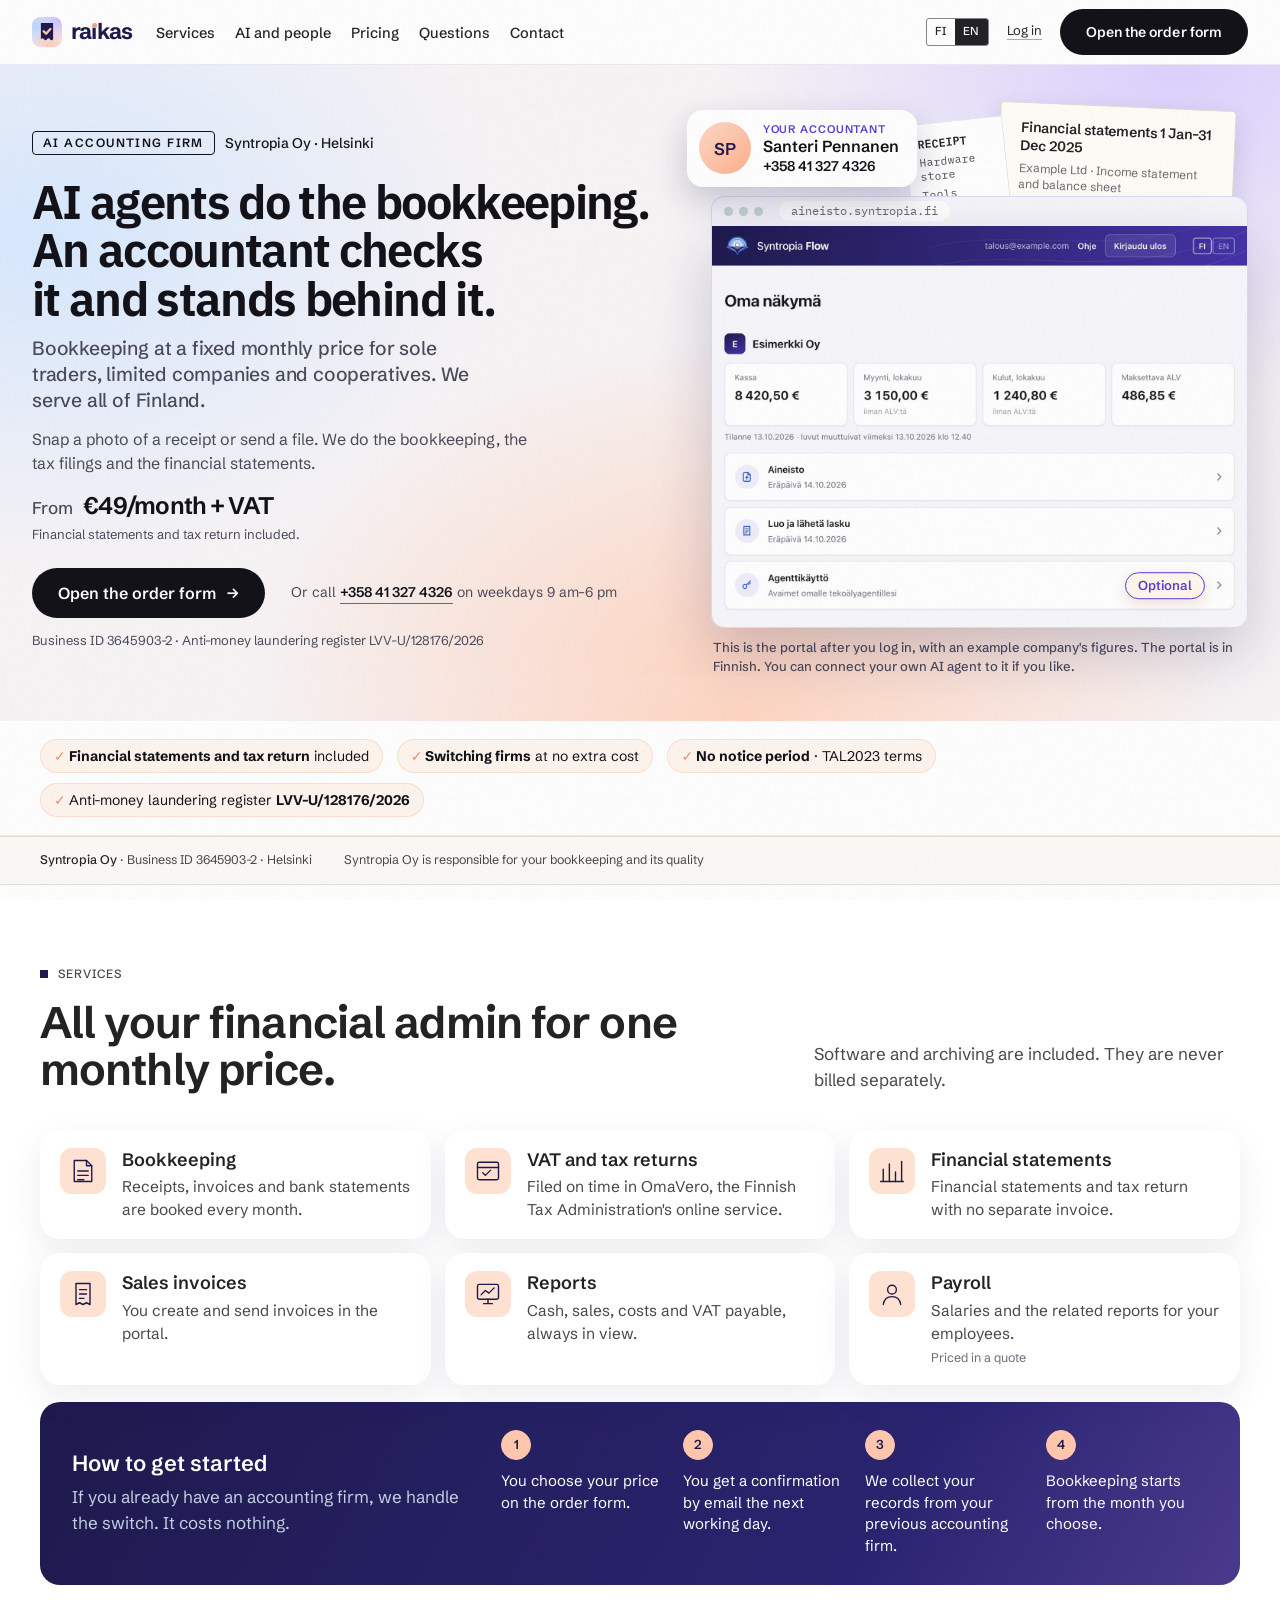
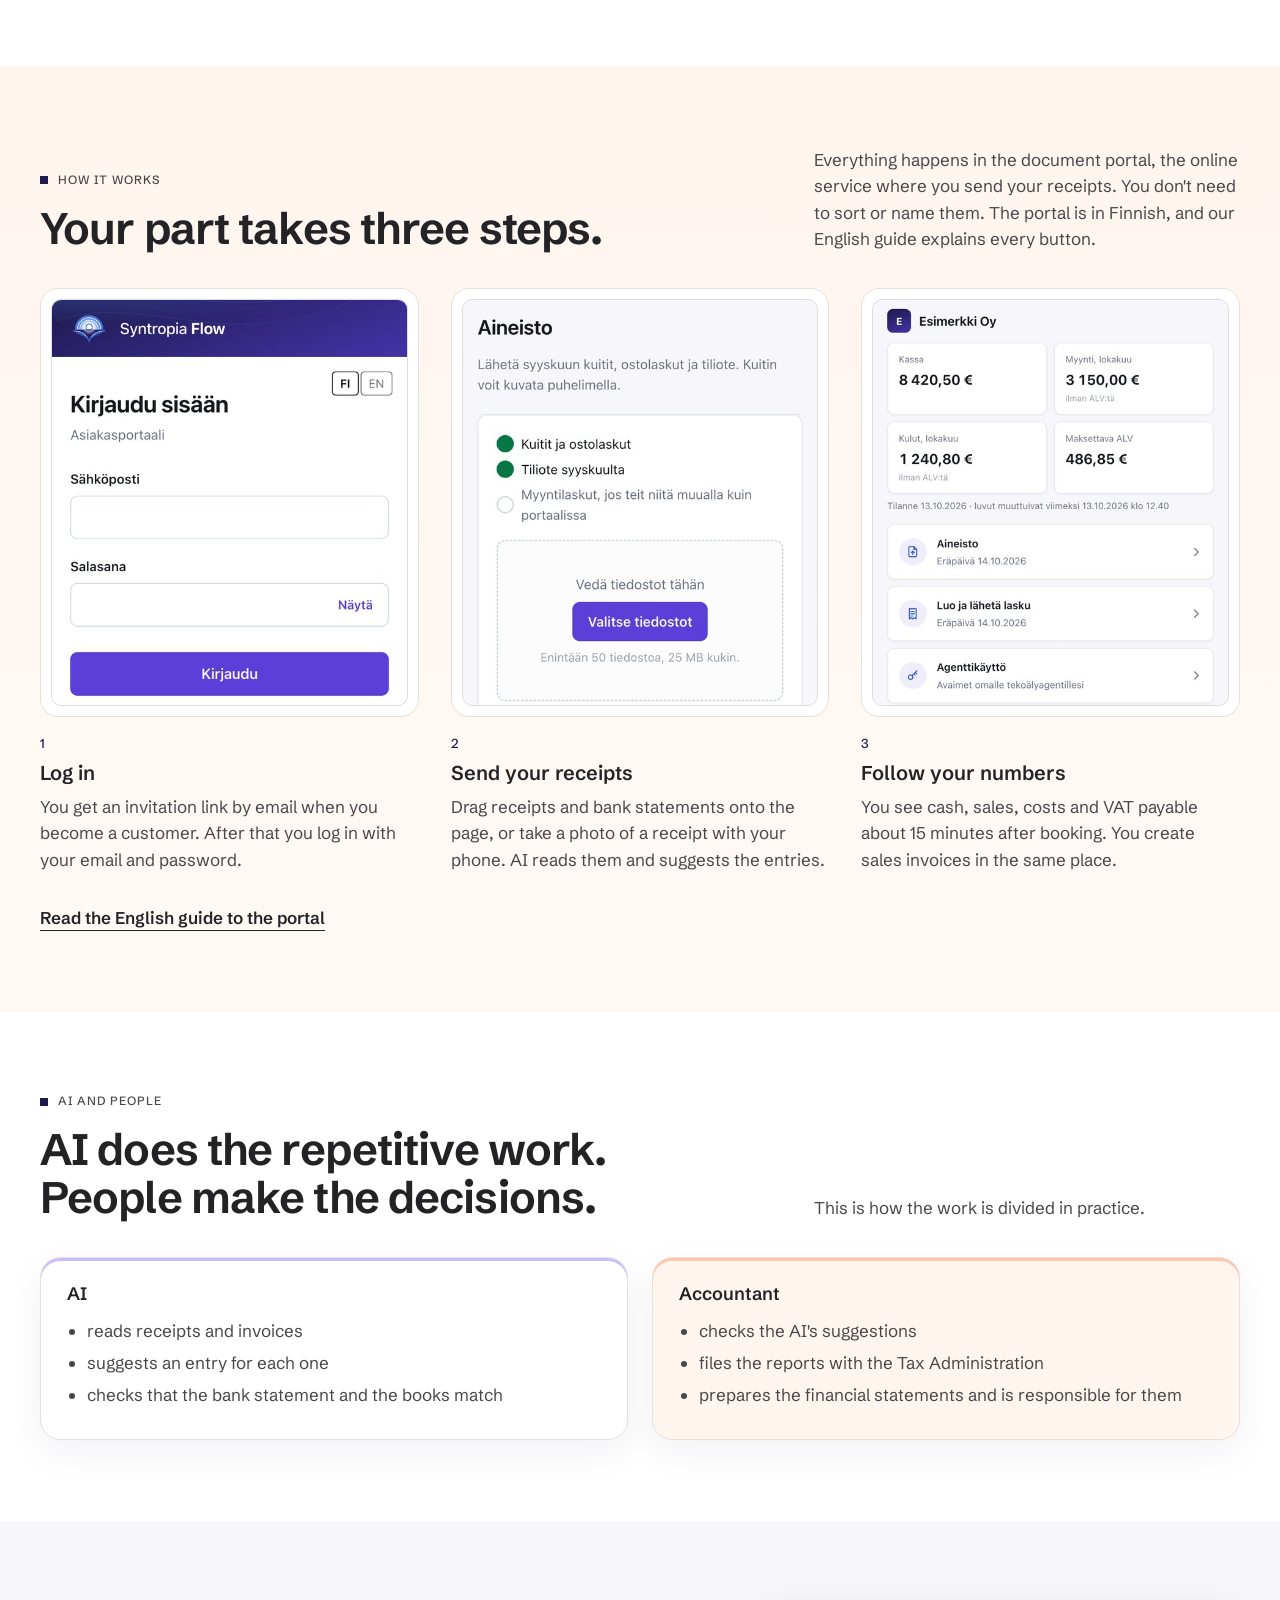
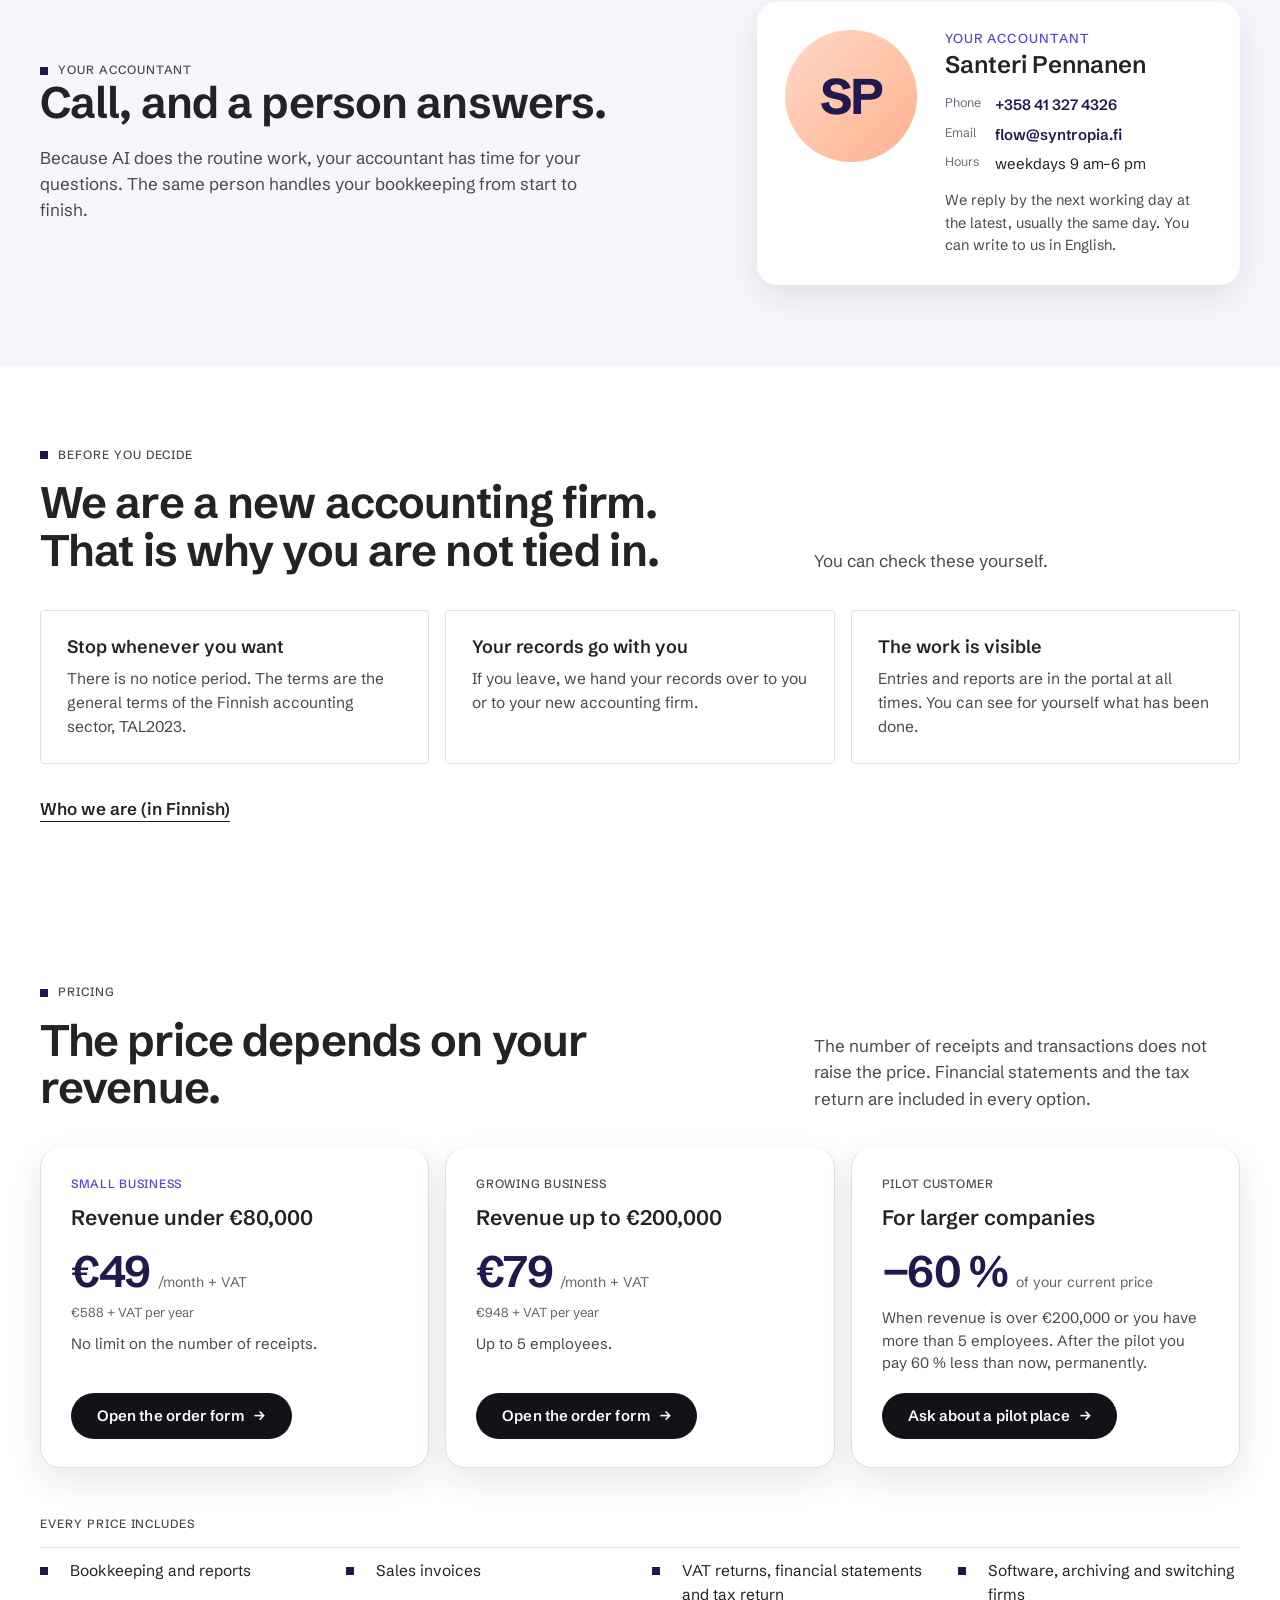
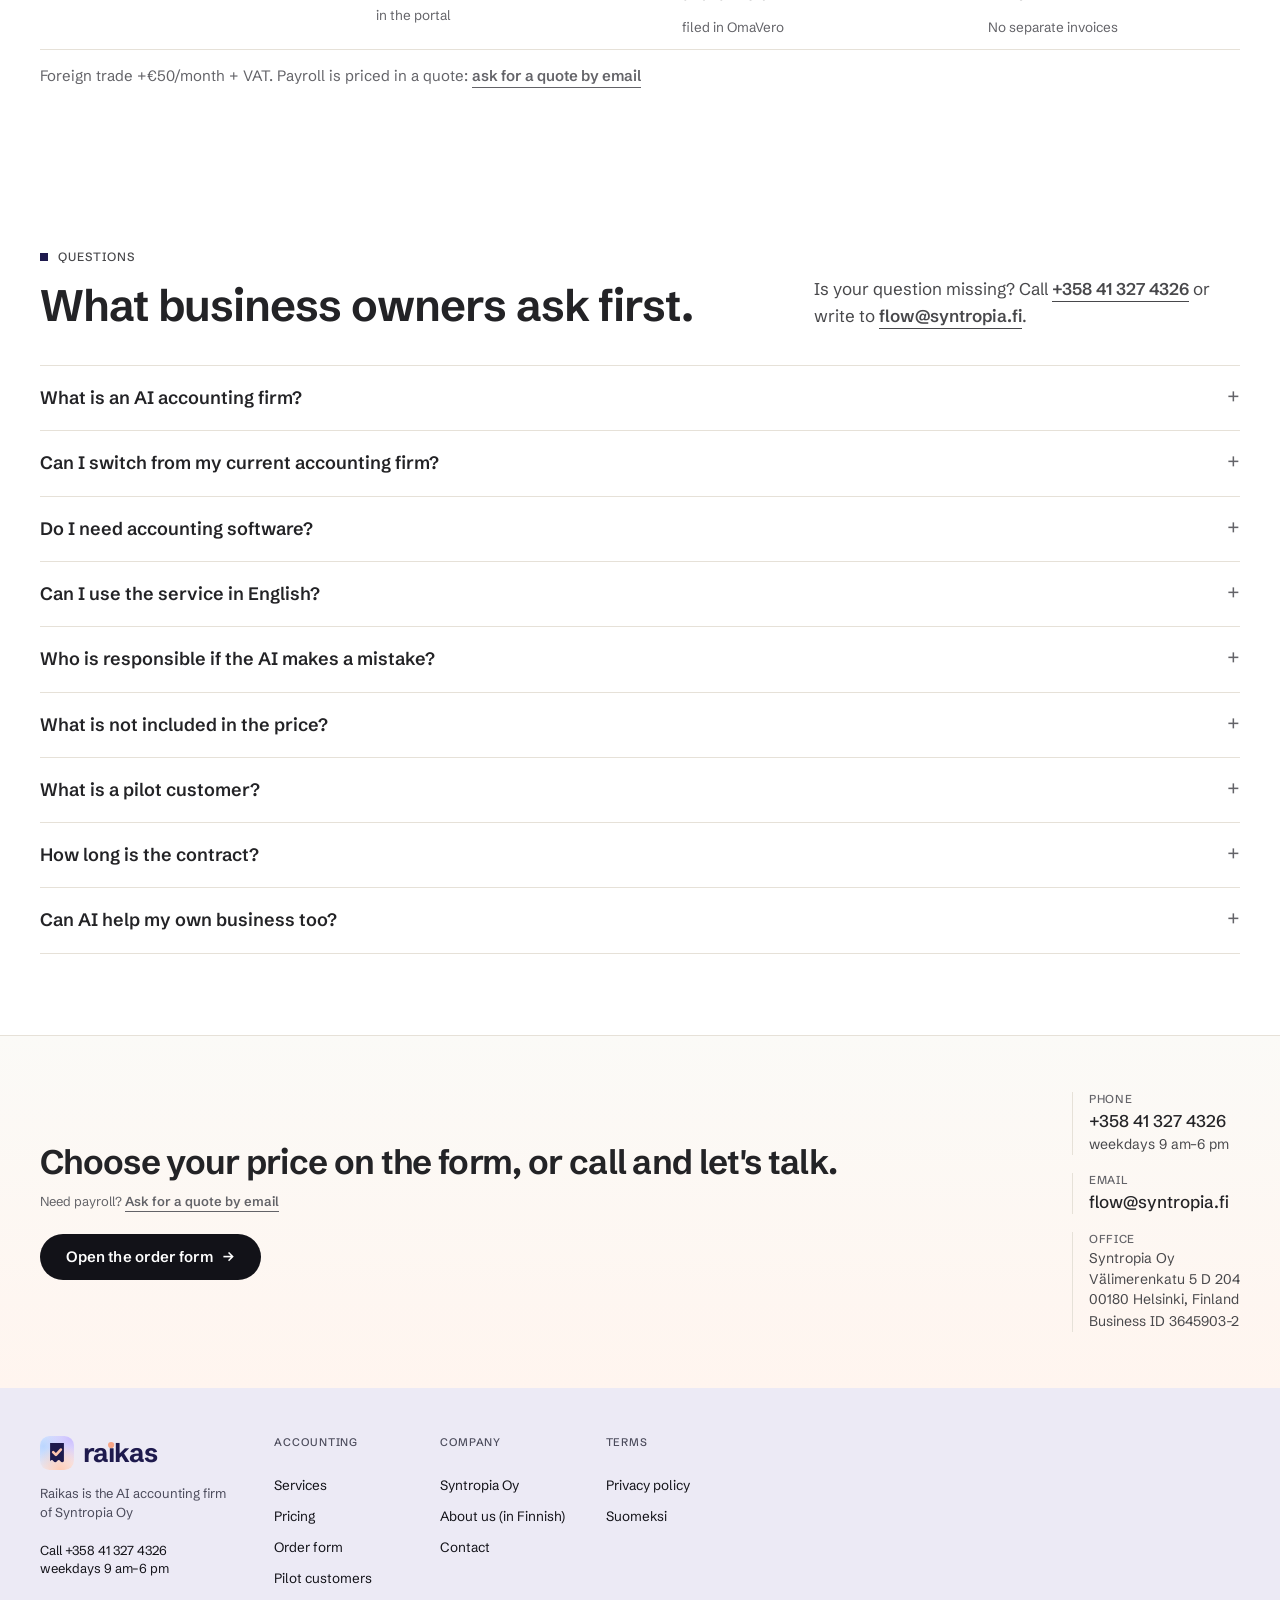
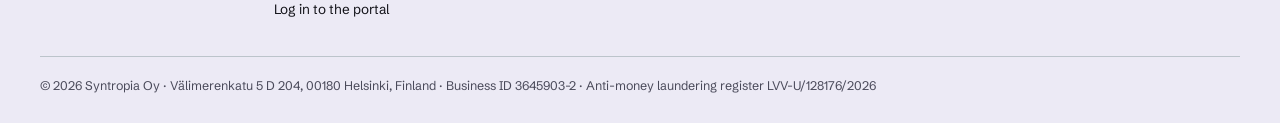
==== commit 0650fadf: "aitilitoimisto.fi: oma 404-sivu, Soita-nappi väistää heron ja rekisterinumero ei katkea - 404.html: " ====
--- a/en/index.html
+++ b/en/index.html
@@ -482,6 +482,7 @@
 .otsikko{letter-spacing:-.035em!important}
 </style>
 <style data-raikas>.raikas-lukitus{display:inline-flex;align-items:center;gap:9px;font:700 22px/1 "Schibsted Grotesk",system-ui,sans-serif;letter-spacing:-.035em;color:#1E1A4D;white-space:nowrap}.raikas-lukitus .raikas-merkki{width:30px;height:30px;flex:none;display:block}.f-word .raikas-lukitus,.word .raikas-lukitus{font-size:26px}.word .raikas-lukitus .raikas-merkki{width:34px;height:34px}</style>
+<style data-raikas-22072>.tunnus{white-space:nowrap}.soita-fab{transition:opacity .2s ease,visibility .2s,transform .18s}.soita-fab.piilossa{opacity:0;visibility:hidden;pointer-events:none}@media (scripting:enabled){.soita-fab:not(.valmis){opacity:0;visibility:hidden;pointer-events:none;transition:none}}@media (prefers-reduced-motion:reduce){.soita-fab{transition:none}}</style>
 <script data-lukema>(function(){var k='raikas-oma',d=document,ilmoitus=null,pois=false;try{var u=new URL(location.href),v=u.searchParams.get('oma');if(v==='1'||v==='0'){ilmoitus='Selain ei salli tallennusta, joten laitetta ei voitu merkitä.';if(v==='1'){localStorage.setItem(k,'1');}else{localStorage.removeItem(k);}ilmoitus=v==='1'?'Tämä laite ei enää näy aitilitoimisto.fi:n kävijätilastoissa.':'Tämä laite näkyy taas aitilitoimisto.fi:n kävijätilastoissa.';u.searchParams.delete('oma');history.replaceState(history.state,'',u.pathname+u.search+u.hash);}pois=localStorage.getItem(k)==='1';}catch(e){}if(ilmoitus){d.addEventListener('DOMContentLoaded',function(){var t=d.createElement('div');t.setAttribute('role','status');t.textContent=ilmoitus;t.style.cssText='position:fixed;left:50%;bottom:24px;transform:translateX(-50%);z-index:2147483647;width:max-content;max-width:calc(100vw - 32px);padding:12px 16px;border-radius:3px;background:#1E1A4D;color:#F6F5FB;font:500 14px/1.4 system-ui,sans-serif';d.body.appendChild(t);setTimeout(function(){t.remove();},6000);});}if(pois||navigator.webdriver){return;}var s=d.createElement('script');s.type='module';s.src='https://static.cloudflareinsights.com/beacon.min.js';s.setAttribute('data-cf-beacon','{"token": "57b5fbb3e4014a94b558278d7d604351"}');d.head.appendChild(s);})();</script>
 <style data-raikas-kieli>@media (max-width:560px){.flow-nav .oikea .kieli{display:inline-flex;margin:0}.flow-nav .oikea .kieli>[aria-current]{display:none}}</style>
 </head>
@@ -518,13 +519,13 @@
       <a class="btn btn-blue" href="https://syntropia.fi/en/order.html">Open the order form <span class="arr">→</span></a>
       <span class="soita">Or call <a class="textlink" href="tel:+358413274326">+358 41 327 4326</a> on weekdays 9&nbsp;am–6&nbsp;pm</span>
     </div>
-    <p class="tt-tunniste">Business ID 3645903-2 · Anti-money laundering register LVV-U/128176/2026</p>
+    <p class="tt-tunniste">Business ID 3645903-2 · Anti-money laundering register <span class="tunnus">LVV-U/128176/2026</span></p>
   </div>
     <figure class="hero-ikkuna"><div class="hi-kp"><span class="hi-kp-kuva" aria-hidden="true">SP</span><span><small>Your accountant</small><b>Santeri Pennanen</b><a href="tel:+358413274326">+358 41 327 4326</a></span></div><div class="hi-paperi" aria-hidden="true"><b>Financial statements 1 Jan–31 Dec 2025</b><span>Example Ltd · Income statement and balance sheet</span><i><em>Revenue</em><em>38,412.00</em></i><i><em>Materials and services</em><em>−9,870.40</em></i><i><em>Profit for the year</em><em>11,206.75</em></i></div><div class="hi-kuitti" aria-hidden="true"><b>RECEIPT</b><span>Hardware store</span><span>Tools</span><b>€48.90</b></div><div class="hi-palkki" aria-hidden="true"><i></i><i></i><i></i><span>aineisto.syntropia.fi</span></div><div class="hi-kuva"><img src="../assets/tilitoimisto/flow-hero-oma-d.jpg" width="1400" height="1050" alt="The document portal after logging in: an example company's cash, monthly sales and costs, VAT payable, and buttons for sending documents and creating an invoice." fetchpriority="high" decoding="async"><span class="hi-vapaa" aria-hidden="true">Optional</span></div><figcaption>This is the portal after you log in, with an example company's figures. The portal is in Finnish. You can connect your own AI agent to it if you like.</figcaption></figure></div>
   </div>
   </div>
 </section>
-<div class="luottamus"><div class="wrap"><span class="t"><b>Financial statements and tax return</b> included</span><span class="t"><b>Switching firms</b> at no extra cost</span><span class="t"><b>No notice period</b> · TAL2023 terms</span><span class="t">Anti-money laundering register <b>LVV-U/128176/2026</b></span></div></div>
+<div class="luottamus"><div class="wrap"><span class="t"><b>Financial statements and tax return</b> included</span><span class="t"><b>Switching firms</b> at no extra cost</span><span class="t"><b>No notice period</b> · TAL2023 terms</span><span class="t">Anti-money laundering register <b><span class="tunnus">LVV-U/128176/2026</span></b></span></div></div>
 <div class="faktarivi"><div class="wrap">
   <span><b>Syntropia Oy</b> · Business ID 3645903-2 · Helsinki</span>
   <span>Syntropia Oy is responsible for your bookkeeping and its quality</span>
@@ -684,7 +685,7 @@
       <details><summary>Can I switch from my current accounting firm?</summary><p>Yes. We collect your records from your previous accounting firm and make sure the bookkeeping continues without a break. Switching costs nothing.</p></details>
       <details><summary>Do I need accounting software?</summary><p>No. You send your receipts to the portal, and we do the rest. <a class="textlink" href="https://syntropia.fi/en/document-portal.html">See the portal</a></p></details>
       <details><summary>Can I use the service in English?</summary><p>Yes. You can write to us in English. The portal is in Finnish for now, and our English guide explains every button you need. <a class="textlink" href="https://syntropia.fi/en/document-portal.html">Read the guide</a></p></details>
-      <details><summary>Who is responsible if the AI makes a mistake?</summary><p>Syntropia Oy is responsible for the quality of the bookkeeping. The accountant checks the AI's work before the reports and financial statements. An error found later is corrected, and every correction stays visible in the books. You are responsible for the receipts and invoices you send being correct.</p><p>We are registered in the anti-money laundering supervision register of the Finnish Supervisory Agency (Lupa- ja valvontavirasto), LVV-U/128176/2026.</p></details>
+      <details><summary>Who is responsible if the AI makes a mistake?</summary><p>Syntropia Oy is responsible for the quality of the bookkeeping. The accountant checks the AI's work before the reports and financial statements. An error found later is corrected, and every correction stays visible in the books. You are responsible for the receipts and invoices you send being correct.</p><p>We are registered in the anti-money laundering supervision register of the Finnish Supervisory Agency (Lupa- ja valvontavirasto), <span class="tunnus">LVV-U/128176/2026</span>.</p></details>
       <details><summary>What is not included in the price?</summary><p>Foreign trade costs €50/month&nbsp;+&nbsp;VAT. Payroll is priced in a quote. Other special reports are done only if we have agreed on them in advance.</p></details>
       <details><summary>What is a pilot customer?</summary><p>During the pilot, we do your bookkeeping alongside your current bookkeeping. After that you get the same service permanently 60 % cheaper than what you pay now. <a class="textlink" href="https://syntropia.fi/en/pilot.html">Ask about a pilot place</a></p></details>
       <details><summary>How long is the contract?</summary><p>The contract is valid until further notice, and there is no notice period. When you leave, we hand your records over to you or to your new accounting firm. Otherwise we follow the general terms of the Finnish accounting sector, <a class="textlink" href="https://taloushallintoliitto.fi/wp-content/uploads/2024/02/YSE-TAL2023.pdf" hreflang="fi">TAL2023 (PDF in Finnish)</a>.</p></details>
@@ -721,7 +722,7 @@
       <div><h4>Terms</h4><ul><li><a href="privacy.html">Privacy policy</a></li><li><a href="../" hreflang="fi" lang="fi">Suomeksi</a></li></ul></div>
     </div>
     <div class="base">
-      <p>© 2026 Syntropia Oy · Välimerenkatu 5 D 204, 00180 Helsinki, Finland · Business ID 3645903-2 · Anti-money laundering register LVV-U/128176/2026</p>
+      <p>© 2026 Syntropia Oy · Välimerenkatu 5 D 204, 00180 Helsinki, Finland · Business ID 3645903-2 · Anti-money laundering register <span class="tunnus">LVV-U/128176/2026</span></p>
     </div>
   </div>
 </footer>
@@ -794,5 +795,6 @@
 </style>
 <script src="../assets/syntropia.js"></script>
 <script>(function(){if(!('IntersectionObserver'in window))return;var r=matchMedia('(prefers-reduced-motion: reduce)').matches;if(r)return;var els=document.querySelectorAll('.vaihe .vk,.paketti,.kp-kortti,.tyonjako>div');var o=new IntersectionObserver(function(es){es.forEach(function(e){if(e.isIntersecting){e.target.classList.add('nakyy');o.unobserve(e.target)}})},{threshold:.08});els.forEach(function(el){el.classList.add('js-fade');o.observe(el)})})();</script>
+<script data-raikas-22072>(function(){var f=document.querySelector('.soita-fab');if(!f)return;var k=document.querySelectorAll('.page-hero,footer,[data-piilota-soita]');if(!('IntersectionObserver'in window)||!k.length){f.classList.add('valmis');return}var n=new Set(),o=new IntersectionObserver(function(es){es.forEach(function(e){if(e.isIntersecting)n.add(e.target);else n.delete(e.target)});f.classList.toggle('piilossa',n.size>0);f.classList.add('valmis')});k.forEach(function(x){o.observe(x)})})();</script>
 </body>
 </html>
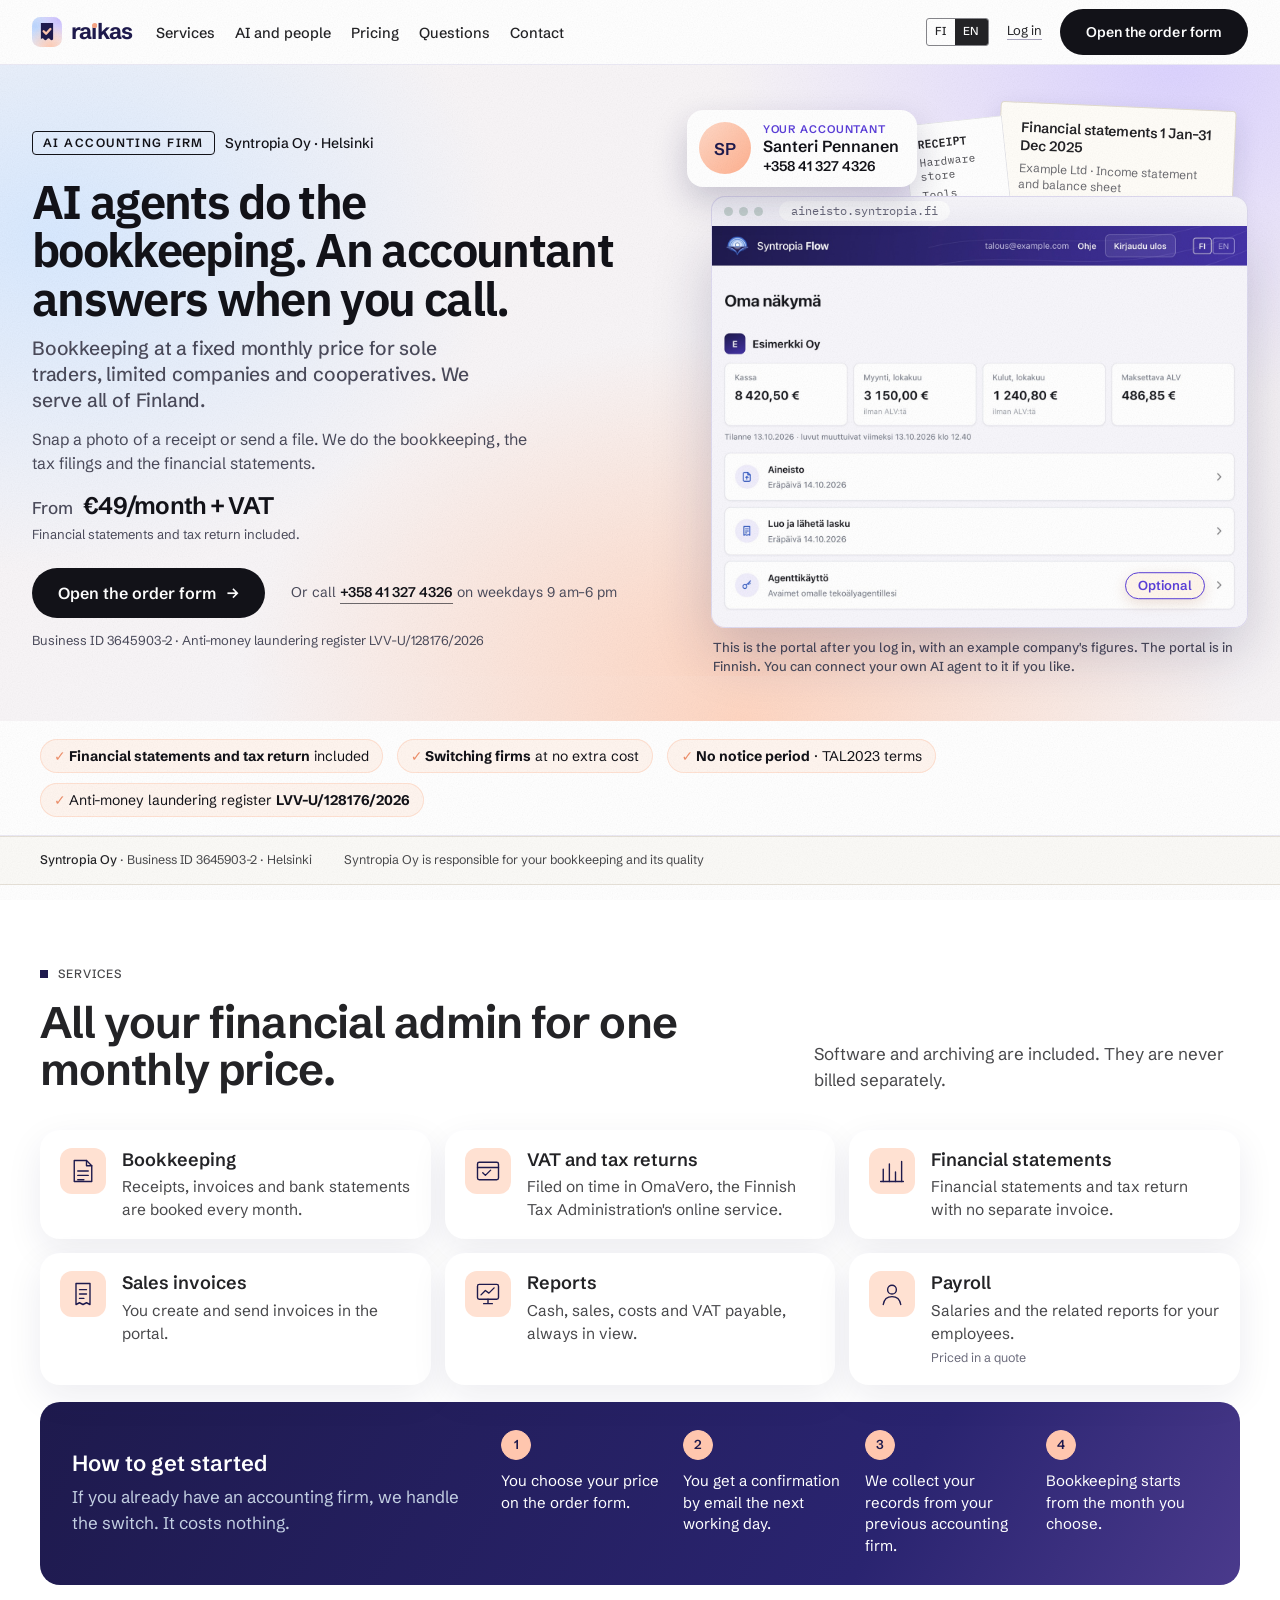
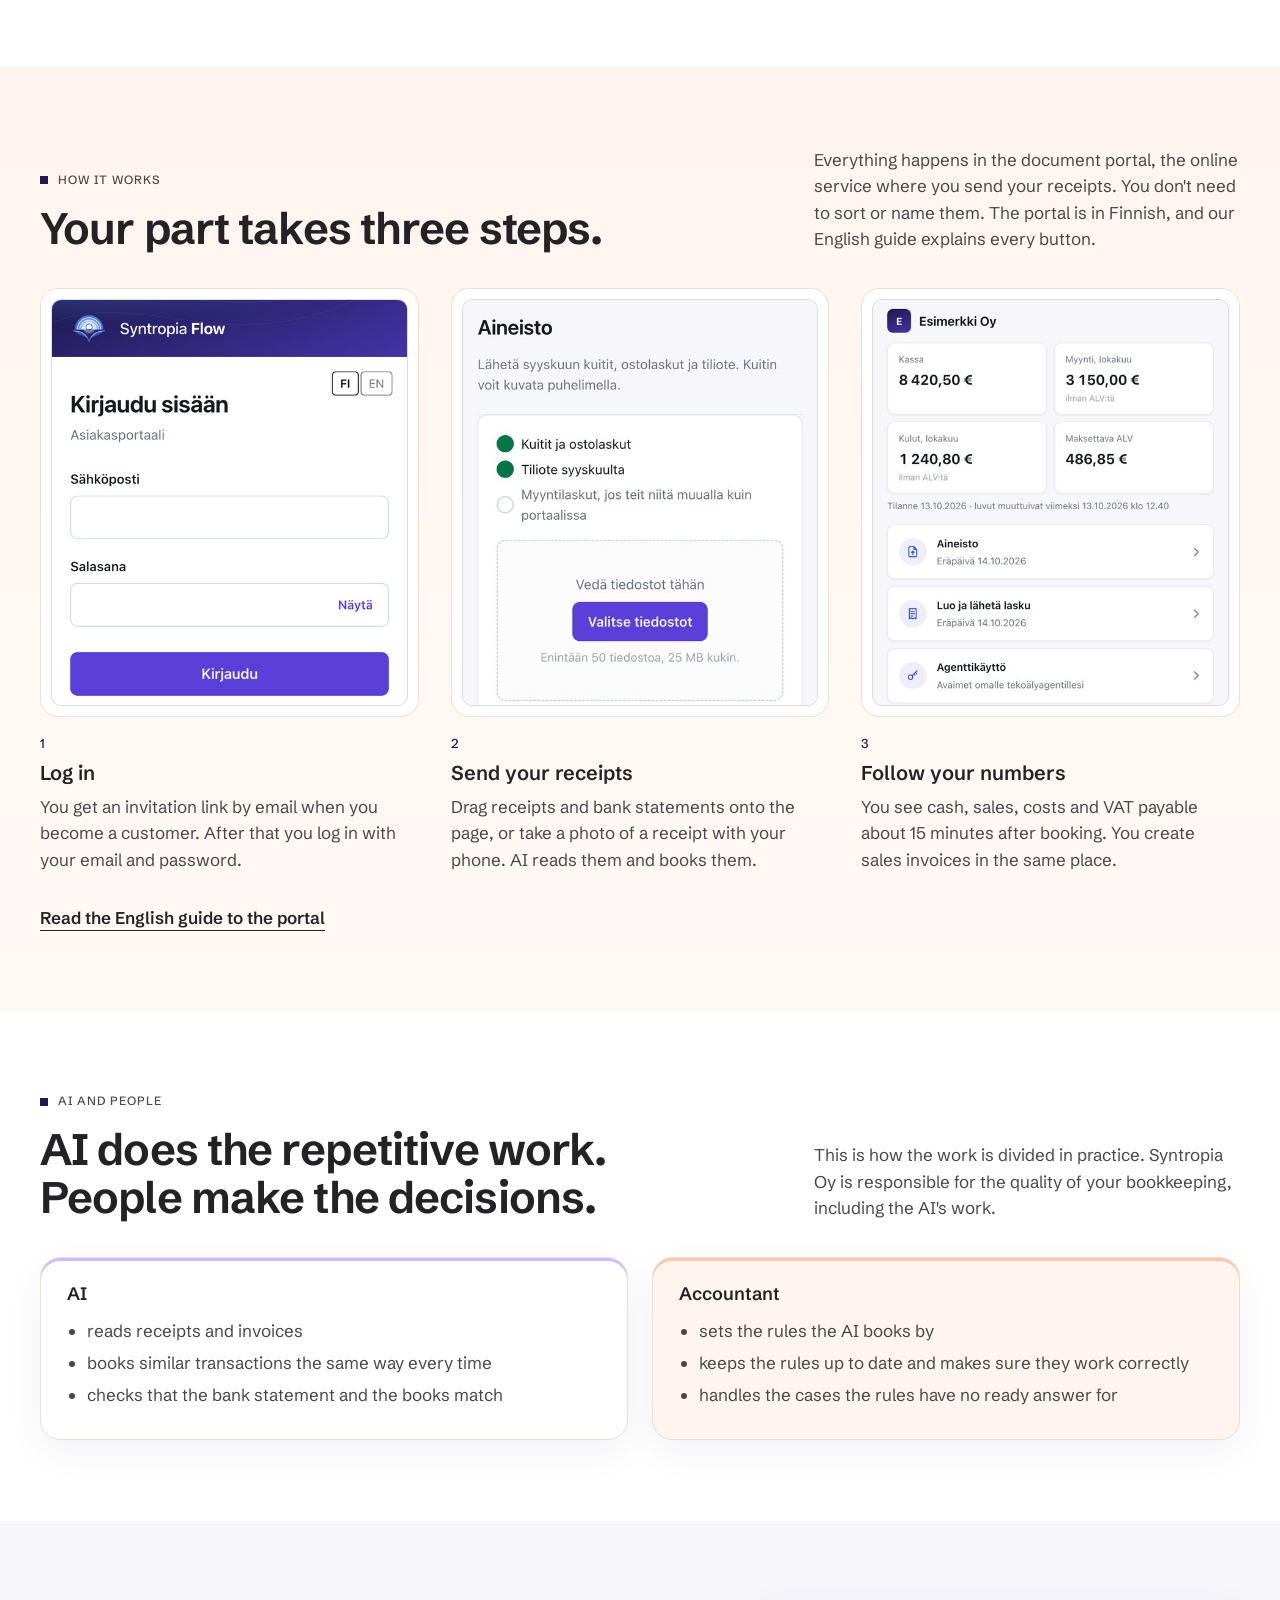
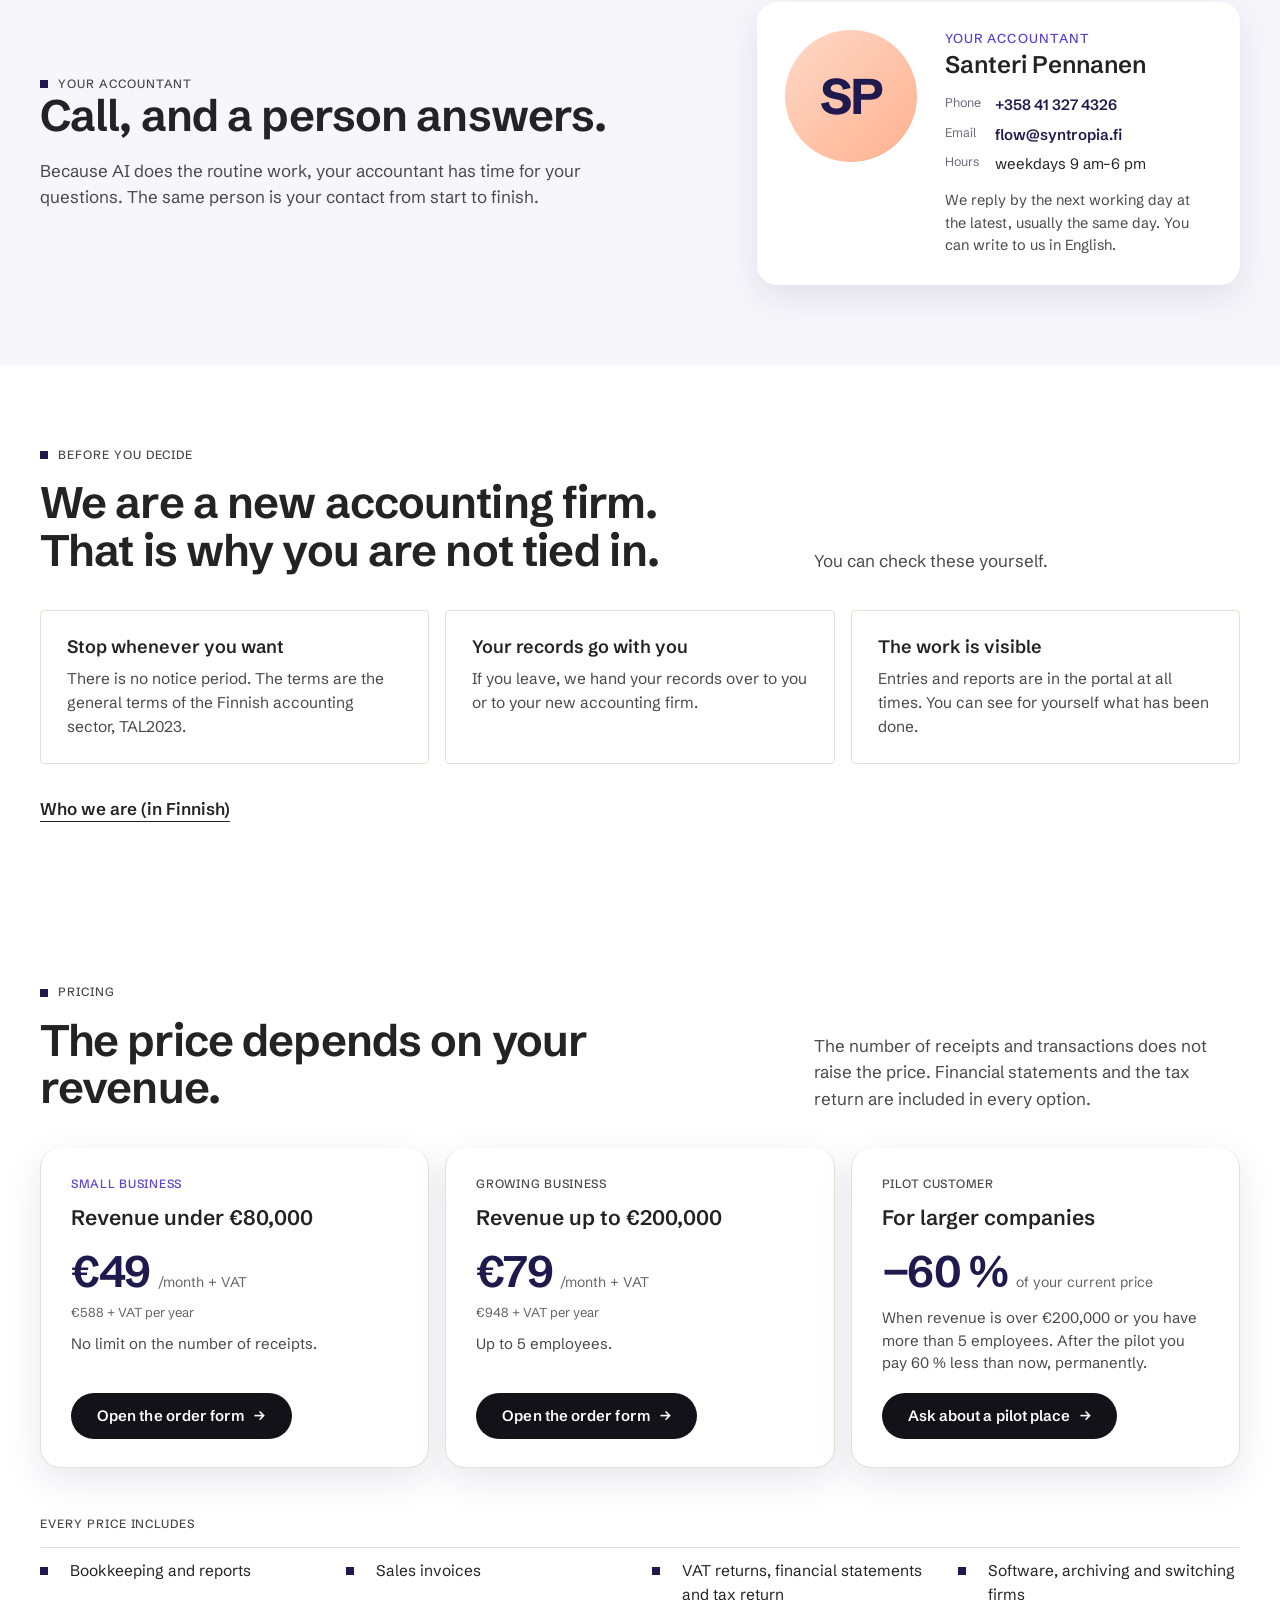
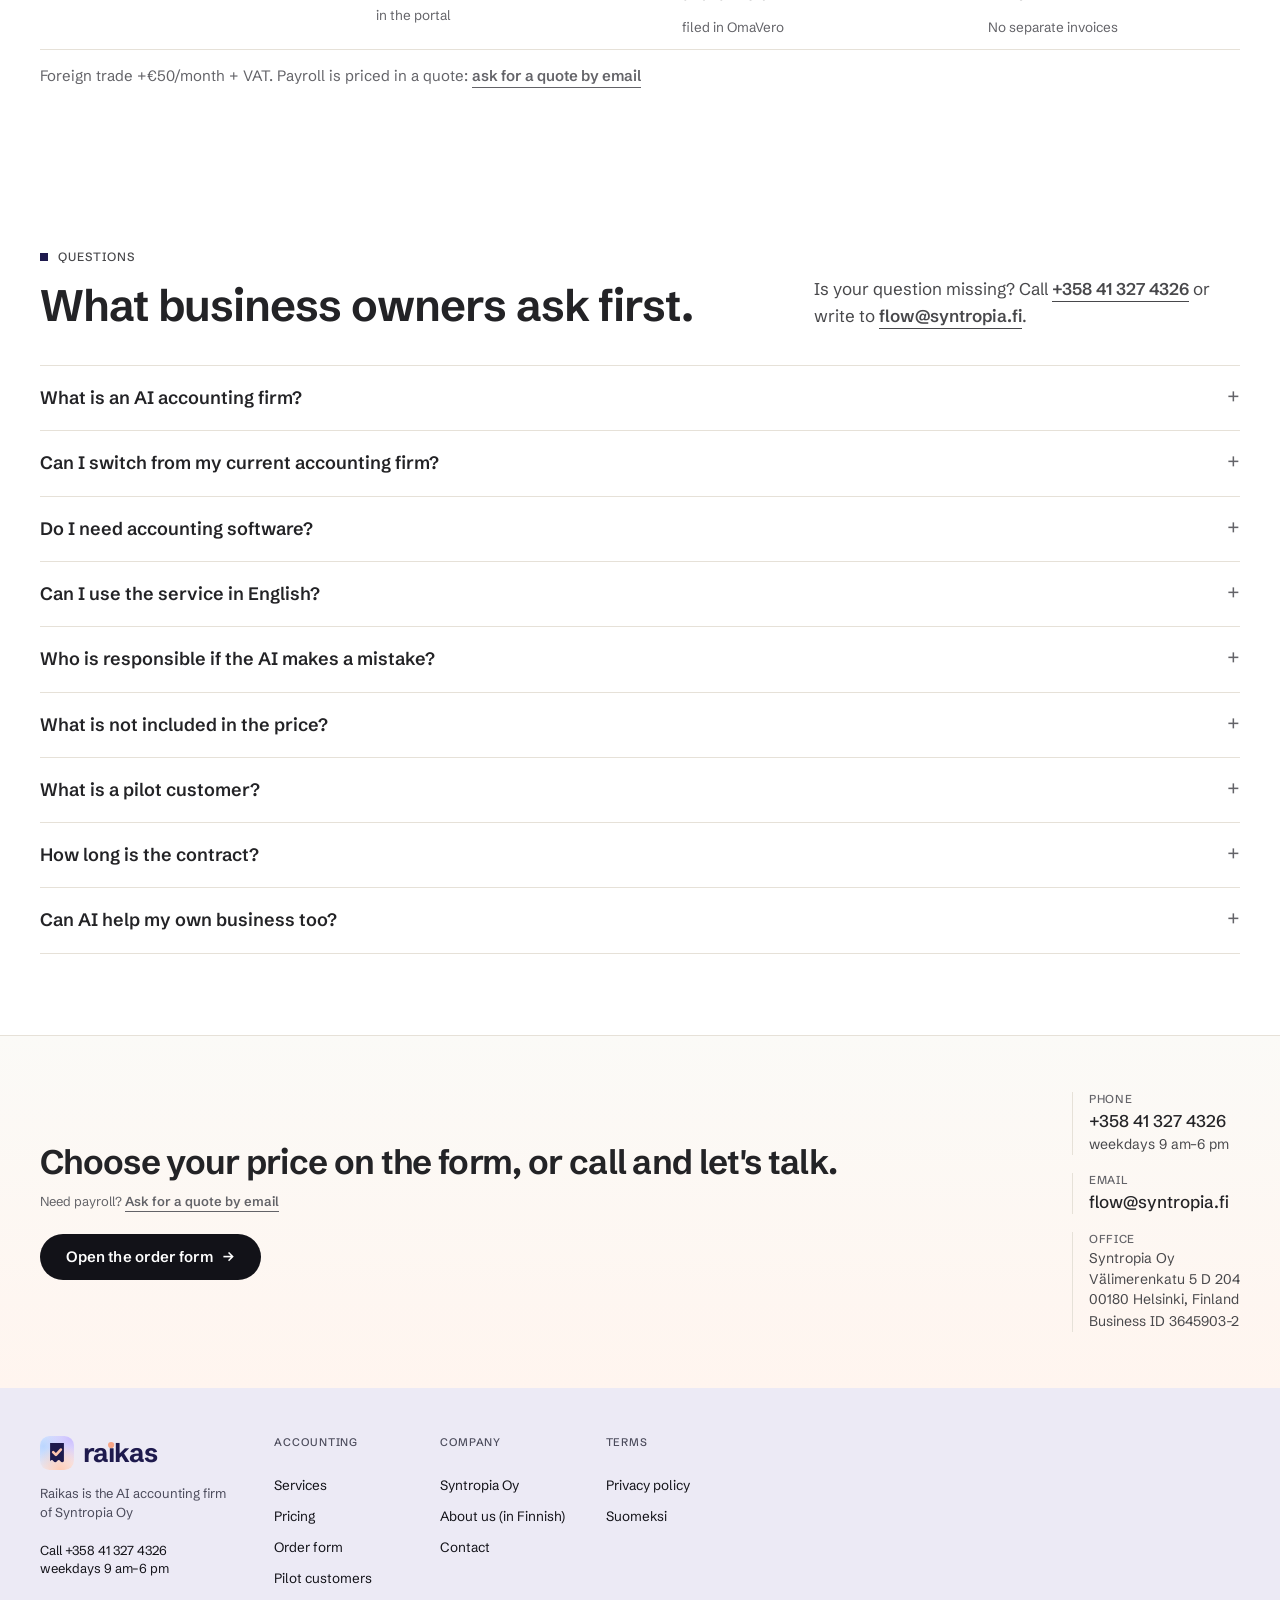
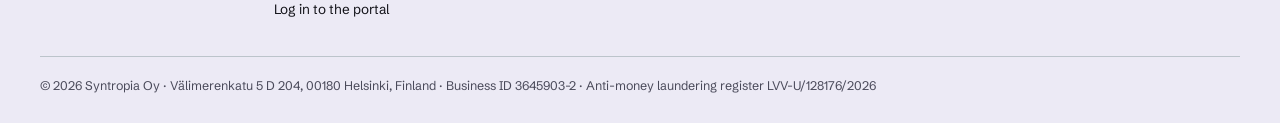
==== commit a742f150: "tekoalytilitoimisto.fi: campaign page /aloittaneille and a promise that matches the contract New Fin" ====
--- a/en/index.html
+++ b/en/index.html
@@ -8,18 +8,18 @@
 <link rel="icon" href="../assets/raikas-192.png" sizes="192x192">
 <link rel="apple-touch-icon" href="../assets/raikas-512.png">
 <meta name="theme-color" content="#F6F5FB">
-<meta name="description" content="Raikas, an AI accounting firm in Finland: AI agents do the bookkeeping, an accountant checks it and stands behind it. Bookkeeping, tax filings and financial statements from €49/month + VAT.">
-<link rel="canonical" href="https://aitilitoimisto.fi/en/">
+<meta name="description" content="Raikas, an AI accounting firm in Finland: AI agents do the bookkeeping, and an accountant answers when you call. Bookkeeping, tax filings and financial statements from €49/month + VAT.">
+<link rel="canonical" href="https://tekoalytilitoimisto.fi/en/">
 <meta property="og:title" content="Raikas, AI accounting firm">
-<meta property="og:description" content="Raikas, an AI accounting firm in Finland: AI agents do the bookkeeping, an accountant checks it and stands behind it. Bookkeeping, tax filings and financial statements from €49/month + VAT.">
+<meta property="og:description" content="Raikas, an AI accounting firm in Finland: AI agents do the bookkeeping, and an accountant answers when you call. Bookkeeping, tax filings and financial statements from €49/month + VAT.">
 <meta property="og:type" content="website">
-<meta property="og:url" content="https://aitilitoimisto.fi/en/">
-<meta property="og:image" content="https://aitilitoimisto.fi/assets/tilitoimisto/flow-hero-oma-d.jpg">
+<meta property="og:url" content="https://tekoalytilitoimisto.fi/en/">
+<meta property="og:image" content="https://tekoalytilitoimisto.fi/assets/tilitoimisto/flow-hero-oma-d.jpg">
 <meta property="og:image:alt" content="The client portal's home view with an example company's figures.">
 <meta name="twitter:card" content="summary_large_image">
-<link rel="alternate" hreflang="fi" href="https://aitilitoimisto.fi/">
-<link rel="alternate" hreflang="en" href="https://aitilitoimisto.fi/en/">
-<link rel="alternate" hreflang="x-default" href="https://aitilitoimisto.fi/">
+<link rel="alternate" hreflang="fi" href="https://tekoalytilitoimisto.fi/">
+<link rel="alternate" hreflang="en" href="https://tekoalytilitoimisto.fi/en/">
+<link rel="alternate" hreflang="x-default" href="https://tekoalytilitoimisto.fi/">
 <link rel="preconnect" href="https://fonts.googleapis.com">
 <link rel="preconnect" href="https://fonts.gstatic.com" crossorigin>
 <link href="https://fonts.googleapis.com/css2?family=Archivo:ital,wdth,wght@0,100..125,300..800;1,100..125,300..800&family=Schibsted+Grotesk:wght@400..800&family=IBM+Plex+Sans:wght@500&family=IBM+Plex+Mono:wght@400;500&family=Orbitron:wght@500&display=swap" rel="stylesheet">
@@ -207,7 +207,7 @@
 @media (max-width:900px){.paketit.kolme{grid-template-columns:minmax(0,1fr)}}
 @media (max-width:900px){.vaiheet{grid-template-columns:1fr;gap:44px}.vk{aspect-ratio:auto;max-width:440px}}
 </style>
-<script type="application/ld+json">{"@context": "https://schema.org", "@type": "AccountingService", "@id": "https://aitilitoimisto.fi/#palvelu", "name": "Raikas", "url": "https://aitilitoimisto.fi/en/", "description": "Raikas, an AI accounting firm in Finland: AI agents do the bookkeeping, an accountant checks it and stands behind it. Bookkeeping, tax filings and financial statements from €49/month + VAT.", "telephone": "+358413274326", "email": "flow@syntropia.fi", "areaServed": {"@type": "Country", "name": "Finland"}, "address": {"@type": "PostalAddress", "streetAddress": "Välimerenkatu 5 D 204", "postalCode": "00180", "addressLocality": "Helsinki", "addressCountry": "FI"}, "parentOrganization": {"@type": "Organization", "name": "Syntropia Oy", "url": "https://syntropia.fi/", "vatID": "FI36459032", "taxID": "3645903-2"}, "priceRange": "€49–79/month + VAT"}</script>
+<script type="application/ld+json">{"@context": "https://schema.org", "@type": "AccountingService", "@id": "https://tekoalytilitoimisto.fi/#palvelu", "name": "Raikas", "url": "https://tekoalytilitoimisto.fi/en/", "description": "Raikas, an AI accounting firm in Finland: AI agents do the bookkeeping, and an accountant answers when you call. Bookkeeping, tax filings and financial statements from €49/month + VAT.", "telephone": "+358413274326", "email": "flow@syntropia.fi", "areaServed": {"@type": "Country", "name": "Finland"}, "address": {"@type": "PostalAddress", "streetAddress": "Välimerenkatu 5 D 204", "postalCode": "00180", "addressLocality": "Helsinki", "addressCountry": "FI"}, "parentOrganization": {"@type": "Organization", "name": "Syntropia Oy", "url": "https://syntropia.fi/", "vatID": "FI36459032", "taxID": "3645903-2"}, "priceRange": "€49–79/month + VAT"}</script>
 <style>
 /* Flow-hero B (15.10.2026): tummansininen hero ja LinkedIn-kansikuvan kuvitus. Rajattu .fh-tumma-heroon. */
 .page-hero.fh-tumma{background:#1E1A4D;color:#fff}
@@ -483,7 +483,7 @@
 </style>
 <style data-raikas>.raikas-lukitus{display:inline-flex;align-items:center;gap:9px;font:700 22px/1 "Schibsted Grotesk",system-ui,sans-serif;letter-spacing:-.035em;color:#1E1A4D;white-space:nowrap}.raikas-lukitus .raikas-merkki{width:30px;height:30px;flex:none;display:block}.f-word .raikas-lukitus,.word .raikas-lukitus{font-size:26px}.word .raikas-lukitus .raikas-merkki{width:34px;height:34px}</style>
 <style data-raikas-22072>.tunnus{white-space:nowrap}.soita-fab{transition:opacity .2s ease,visibility .2s,transform .18s}.soita-fab.piilossa{opacity:0;visibility:hidden;pointer-events:none}@media (scripting:enabled){.soita-fab:not(.valmis){opacity:0;visibility:hidden;pointer-events:none;transition:none}}@media (prefers-reduced-motion:reduce){.soita-fab{transition:none}}</style>
-<script data-lukema>(function(){var k='raikas-oma',d=document,ilmoitus=null,pois=false;try{var u=new URL(location.href),v=u.searchParams.get('oma');if(v==='1'||v==='0'){ilmoitus='Selain ei salli tallennusta, joten laitetta ei voitu merkitä.';if(v==='1'){localStorage.setItem(k,'1');}else{localStorage.removeItem(k);}ilmoitus=v==='1'?'Tämä laite ei enää näy aitilitoimisto.fi:n kävijätilastoissa.':'Tämä laite näkyy taas aitilitoimisto.fi:n kävijätilastoissa.';u.searchParams.delete('oma');history.replaceState(history.state,'',u.pathname+u.search+u.hash);}pois=localStorage.getItem(k)==='1';}catch(e){}if(ilmoitus){d.addEventListener('DOMContentLoaded',function(){var t=d.createElement('div');t.setAttribute('role','status');t.textContent=ilmoitus;t.style.cssText='position:fixed;left:50%;bottom:24px;transform:translateX(-50%);z-index:2147483647;width:max-content;max-width:calc(100vw - 32px);padding:12px 16px;border-radius:3px;background:#1E1A4D;color:#F6F5FB;font:500 14px/1.4 system-ui,sans-serif';d.body.appendChild(t);setTimeout(function(){t.remove();},6000);});}if(pois||navigator.webdriver){return;}var s=d.createElement('script');s.type='module';s.src='https://static.cloudflareinsights.com/beacon.min.js';s.setAttribute('data-cf-beacon','{"token": "57b5fbb3e4014a94b558278d7d604351"}');d.head.appendChild(s);})();</script>
+<script data-lukema>(function(){var k='raikas-oma',d=document,ilmoitus=null,pois=false;try{var u=new URL(location.href),v=u.searchParams.get('oma');if(v==='1'||v==='0'){ilmoitus='Selain ei salli tallennusta, joten laitetta ei voitu merkitä.';if(v==='1'){localStorage.setItem(k,'1');}else{localStorage.removeItem(k);}ilmoitus=v==='1'?'Tämä laite ei enää näy tekoalytilitoimisto.fi:n kävijätilastoissa.':'Tämä laite näkyy taas tekoalytilitoimisto.fi:n kävijätilastoissa.';u.searchParams.delete('oma');history.replaceState(history.state,'',u.pathname+u.search+u.hash);}pois=localStorage.getItem(k)==='1';}catch(e){}if(ilmoitus){d.addEventListener('DOMContentLoaded',function(){var t=d.createElement('div');t.setAttribute('role','status');t.textContent=ilmoitus;t.style.cssText='position:fixed;left:50%;bottom:24px;transform:translateX(-50%);z-index:2147483647;width:max-content;max-width:calc(100vw - 32px);padding:12px 16px;border-radius:3px;background:#1E1A4D;color:#F6F5FB;font:500 14px/1.4 system-ui,sans-serif';d.body.appendChild(t);setTimeout(function(){t.remove();},6000);});}if(pois||navigator.webdriver){return;}var s=d.createElement('script');s.type='module';s.src='https://static.cloudflareinsights.com/beacon.min.js';s.setAttribute('data-cf-beacon','{"token": "333993c362344e528132b189b952f12e"}');d.head.appendChild(s);})();</script>
 <style data-raikas-kieli>@media (max-width:560px){.flow-nav .oikea .kieli{display:inline-flex;margin:0}.flow-nav .oikea .kieli>[aria-current]{display:none}}</style>
 </head>
 <body>
@@ -511,7 +511,7 @@
   <div class="hero-ruudukko"><div>
     <div class="tt-rivi"><span class="tt-leima">AI accounting firm</span>Syntropia Oy · Helsinki</div>
     <div class="tila">Bookkeeping · Financial statements · VAT and tax returns · Payroll</div>
-    <h1 class="otsikko">AI agents do the bookkeeping. An accountant checks it and stands behind it.</h1>
+    <h1 class="otsikko">AI agents do the bookkeeping. An accountant answers when you call.</h1>
     <p class="alaotsikko">Bookkeeping at a fixed monthly price for sole traders, limited companies and cooperatives. We serve all of Finland.</p>
     <p class="johdanto">Snap a photo of a receipt or send a file. We do the bookkeeping, the tax filings and the financial statements.</p>
     <p class="perushinta"><span>From</span> <b>€49/month&nbsp;+&nbsp;VAT</b><span class="vuosi">Financial statements and tax return included.</span></p>
@@ -570,7 +570,7 @@
       </li>
       <li class="vaihe">
         <figure class="vk"><img src="../assets/tilitoimisto/flow-prosessi-portaali-v2.jpg" width="580" height="662" loading="lazy" alt="The documents page: drag files into the box or pick them with the Valitse tiedostot (Choose files) button."></figure>
-        <div class="vt"><span class="n">2</span><h3>Send your receipts</h3><p>Drag receipts and bank statements onto the page, or take a photo of a receipt with your phone. AI reads them and suggests the entries.</p></div>
+        <div class="vt"><span class="n">2</span><h3>Send your receipts</h3><p>Drag receipts and bank statements onto the page, or take a photo of a receipt with your phone. AI reads them and books them.</p></div>
       </li>
       <li class="vaihe">
         <figure class="vk"><img src="../assets/tilitoimisto/flow-prosessi-oma-v3.jpg" width="580" height="662" loading="lazy" alt="The home view: an example company's figures (cash, monthly sales and costs, VAT payable), with documents, invoicing and agent access, and the next due date."></figure>
@@ -585,11 +585,11 @@
   <div class="wrap">
     <div class="osio-head">
       <div><div class="eyebrow blue">AI and people</div><h2 class="h2">AI does the repetitive work. People make the decisions.</h2></div>
-      <p>This is how the work is divided in practice.</p>
+      <p>This is how the work is divided in practice. Syntropia Oy is responsible for the quality of your bookkeeping, including the AI's work.</p>
     </div>
     <div class="tyonjako">
-      <div><h3>AI</h3><ul><li>reads receipts and invoices</li><li>suggests an entry for each one</li><li>checks that the bank statement and the books match</li></ul></div>
-      <div><h3>Accountant</h3><ul><li>checks the AI's suggestions</li><li>files the reports with the Tax Administration</li><li>prepares the financial statements and is responsible for them</li></ul></div>
+      <div><h3>AI</h3><ul><li>reads receipts and invoices</li><li>books similar transactions the same way every time</li><li>checks that the bank statement and the books match</li></ul></div>
+      <div><h3>Accountant</h3><ul><li>sets the rules the AI books by</li><li>keeps the rules up to date and makes sure they work correctly</li><li>handles the cases the rules have no ready answer for</li></ul></div>
     </div>
   </div>
 </section>
@@ -597,7 +597,7 @@
 <section class="osio" id="ihminen">
   <div class="wrap ihminen-ruudukko">
     <div><div class="eyebrow blue">Your accountant</div><h2 class="h2">Call, and a person answers.</h2>
-      <p>Because AI does the routine work, your accountant has time for your questions. The same person handles your bookkeeping from start to finish.</p>
+      <p>Because AI does the routine work, your accountant has time for your questions. The same person is your contact from start to finish.</p>
     </div>
     <div class="ihminen-oikea"><div class="henkilo">
       <div class="kuva" aria-hidden="true">SP</div>
@@ -681,11 +681,11 @@
       <p>Is your question missing? Call <a class="textlink" href="tel:+358413274326">+358 41 327 4326</a> or write to <a class="textlink" href="mailto:flow@syntropia.fi">flow@syntropia.fi</a>.</p>
     </div>
     <div class="faq">
-      <details><summary>What is an AI accounting firm?</summary><p>An accounting firm where AI does the repetitive work: it reads receipts and invoices, suggests the entries and compares the bank statement with the books. An accountant checks the work, files the reports and prepares the financial statements, and is responsible for them.</p></details>
+      <details><summary>What is an AI accounting firm?</summary><p>An accounting firm where AI does the repetitive work: it reads receipts and invoices, books them and compares the bank statement with the books. An accountant sets the rules the AI works by and keeps them up to date. Because the routine work is taken care of, your accountant has time for your questions.</p></details>
       <details><summary>Can I switch from my current accounting firm?</summary><p>Yes. We collect your records from your previous accounting firm and make sure the bookkeeping continues without a break. Switching costs nothing.</p></details>
       <details><summary>Do I need accounting software?</summary><p>No. You send your receipts to the portal, and we do the rest. <a class="textlink" href="https://syntropia.fi/en/document-portal.html">See the portal</a></p></details>
       <details><summary>Can I use the service in English?</summary><p>Yes. You can write to us in English. The portal is in Finnish for now, and our English guide explains every button you need. <a class="textlink" href="https://syntropia.fi/en/document-portal.html">Read the guide</a></p></details>
-      <details><summary>Who is responsible if the AI makes a mistake?</summary><p>Syntropia Oy is responsible for the quality of the bookkeeping. The accountant checks the AI's work before the reports and financial statements. An error found later is corrected, and every correction stays visible in the books. You are responsible for the receipts and invoices you send being correct.</p><p>We are registered in the anti-money laundering supervision register of the Finnish Supervisory Agency (Lupa- ja valvontavirasto), <span class="tunnus">LVV-U/128176/2026</span>.</p></details>
+      <details><summary>Who is responsible if the AI makes a mistake?</summary><p>Syntropia Oy is responsible for the quality of the bookkeeping, including the work the AI does. Similar transactions are always booked by the same rules, and the software checks the reports before they are sent to the Tax Administration. The accountant keeps the rules up to date and handles the cases the rules have no ready answer for. If an error is found later, we correct it, and the correction stays visible in the books. You are responsible for the receipts and invoices you send being correct.</p><p>We are registered in the anti-money laundering supervision register of the Finnish Supervisory Agency (Lupa- ja valvontavirasto), <span class="tunnus">LVV-U/128176/2026</span>.</p></details>
       <details><summary>What is not included in the price?</summary><p>Foreign trade costs €50/month&nbsp;+&nbsp;VAT. Payroll is priced in a quote. Other special reports are done only if we have agreed on them in advance.</p></details>
       <details><summary>What is a pilot customer?</summary><p>During the pilot, we do your bookkeeping alongside your current bookkeeping. After that you get the same service permanently 60 % cheaper than what you pay now. <a class="textlink" href="https://syntropia.fi/en/pilot.html">Ask about a pilot place</a></p></details>
       <details><summary>How long is the contract?</summary><p>The contract is valid until further notice, and there is no notice period. When you leave, we hand your records over to you or to your new accounting firm. Otherwise we follow the general terms of the Finnish accounting sector, <a class="textlink" href="https://taloushallintoliitto.fi/wp-content/uploads/2024/02/YSE-TAL2023.pdf" hreflang="fi">TAL2023 (PDF in Finnish)</a>.</p></details>
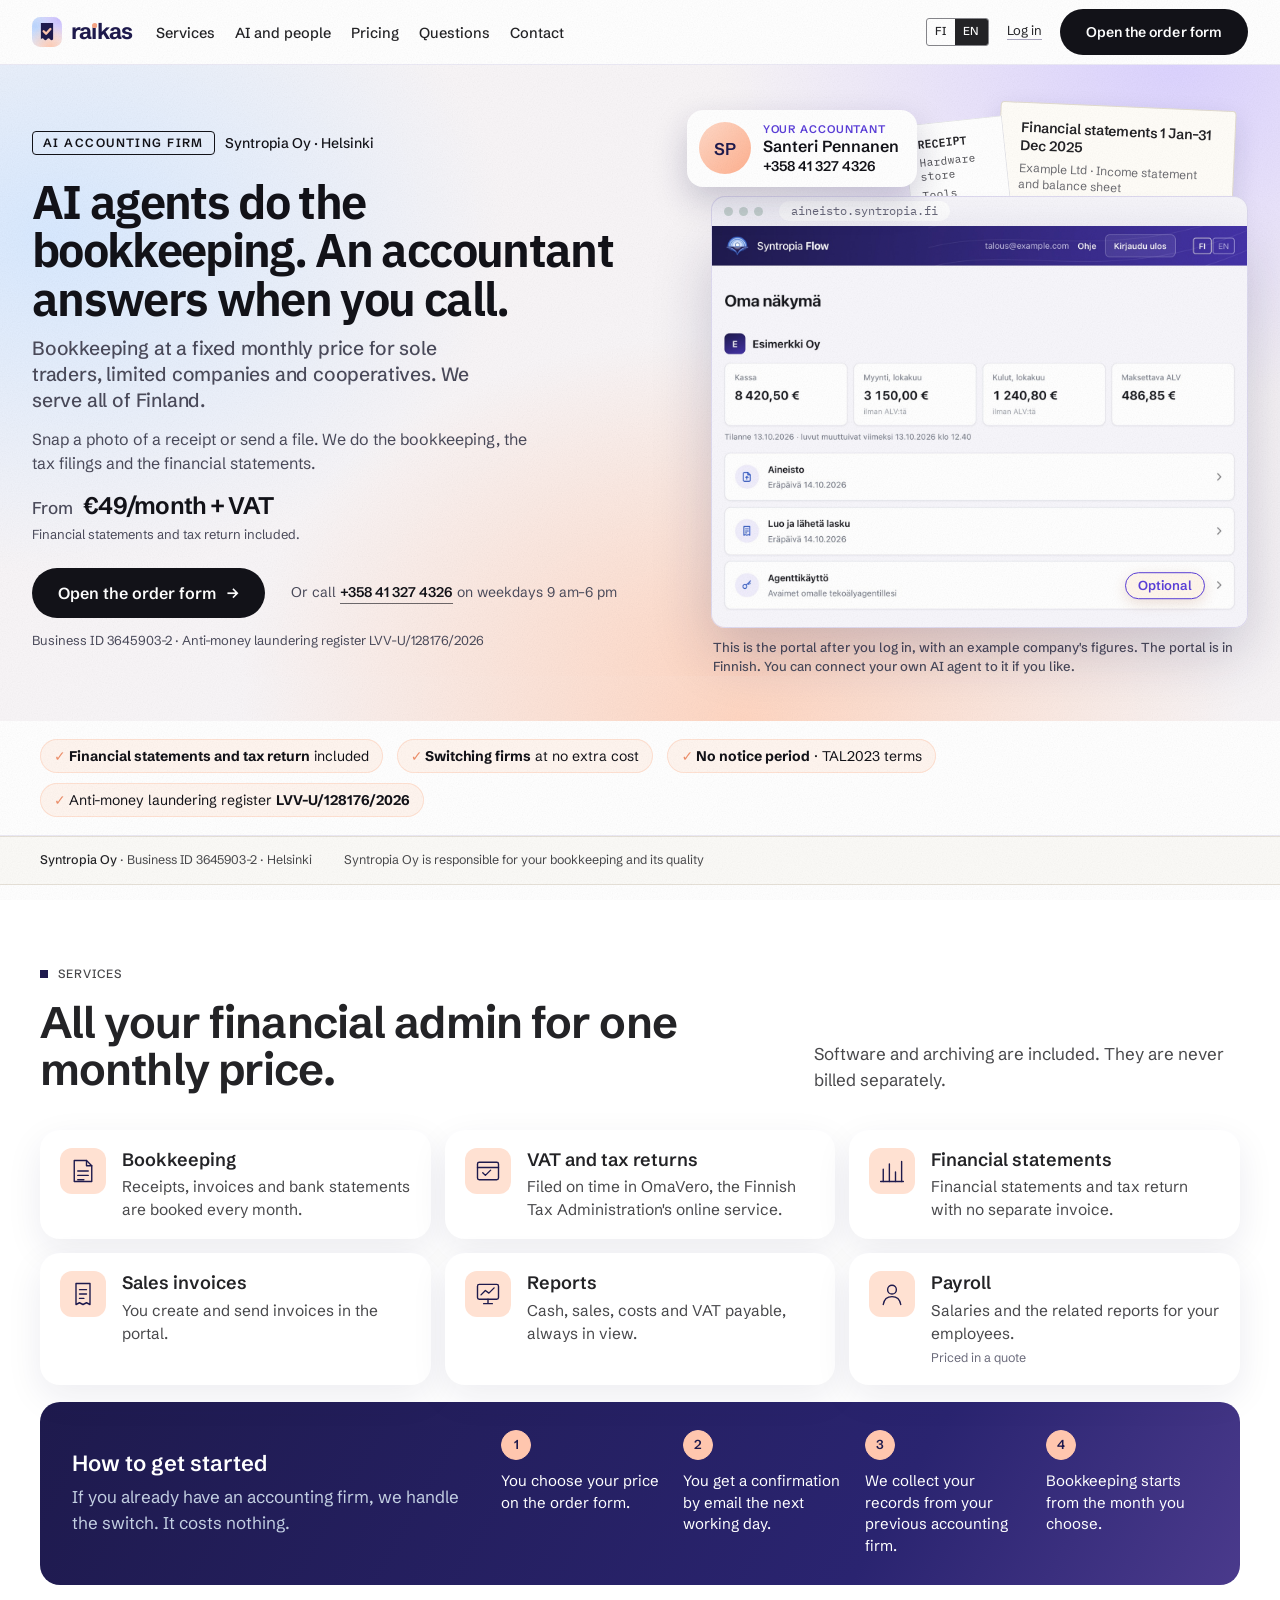
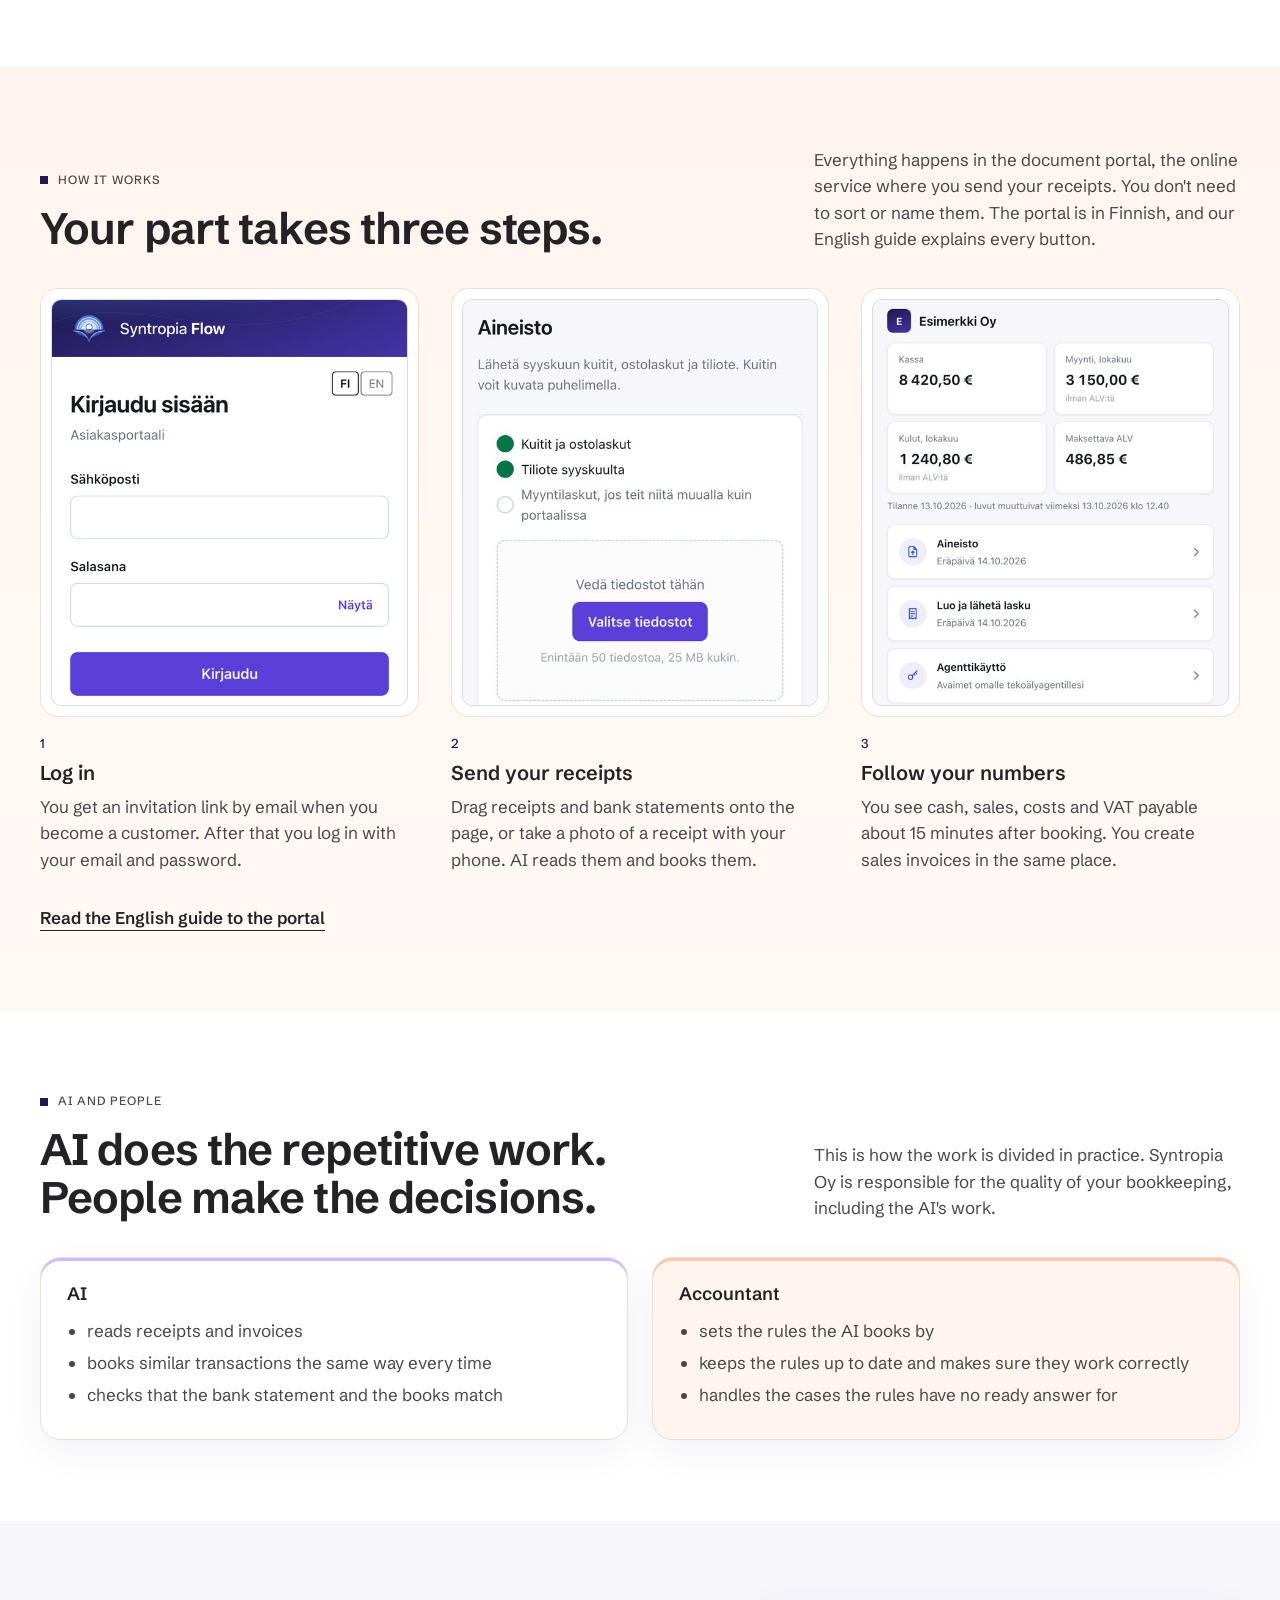
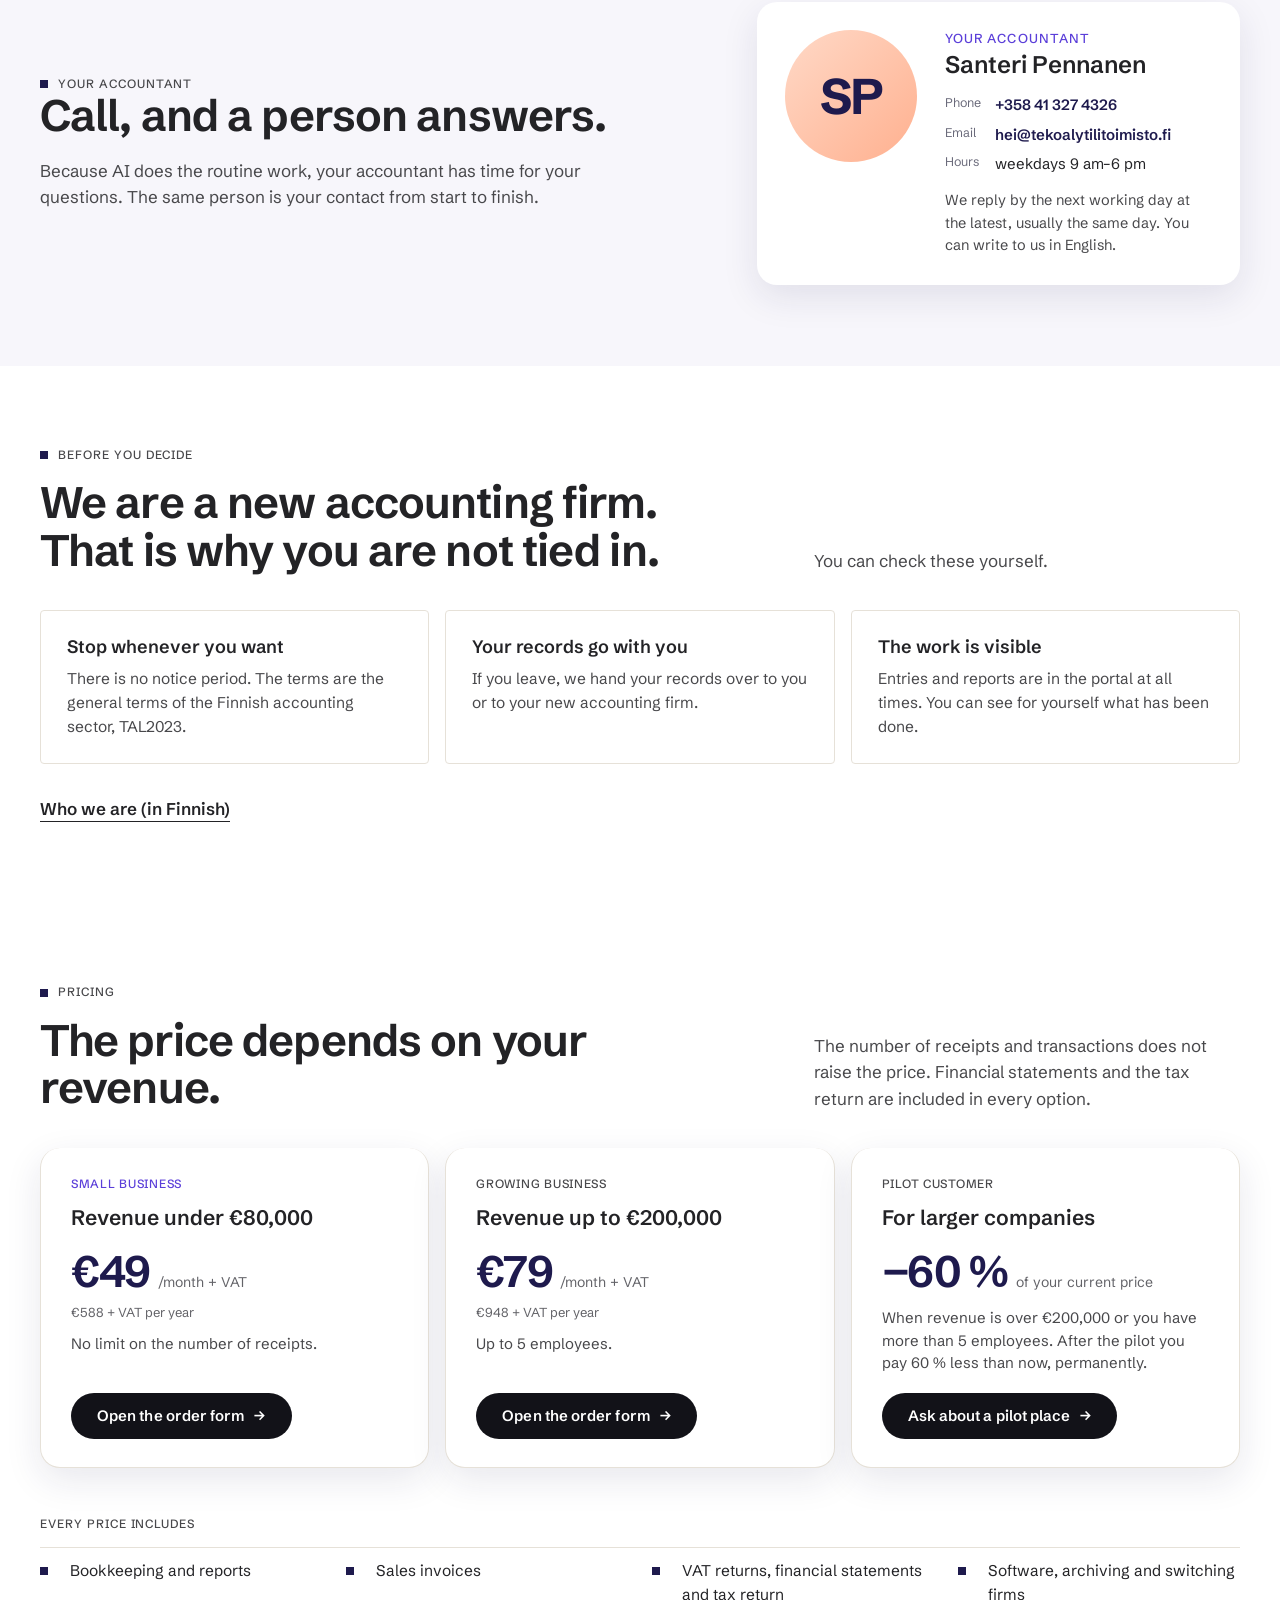
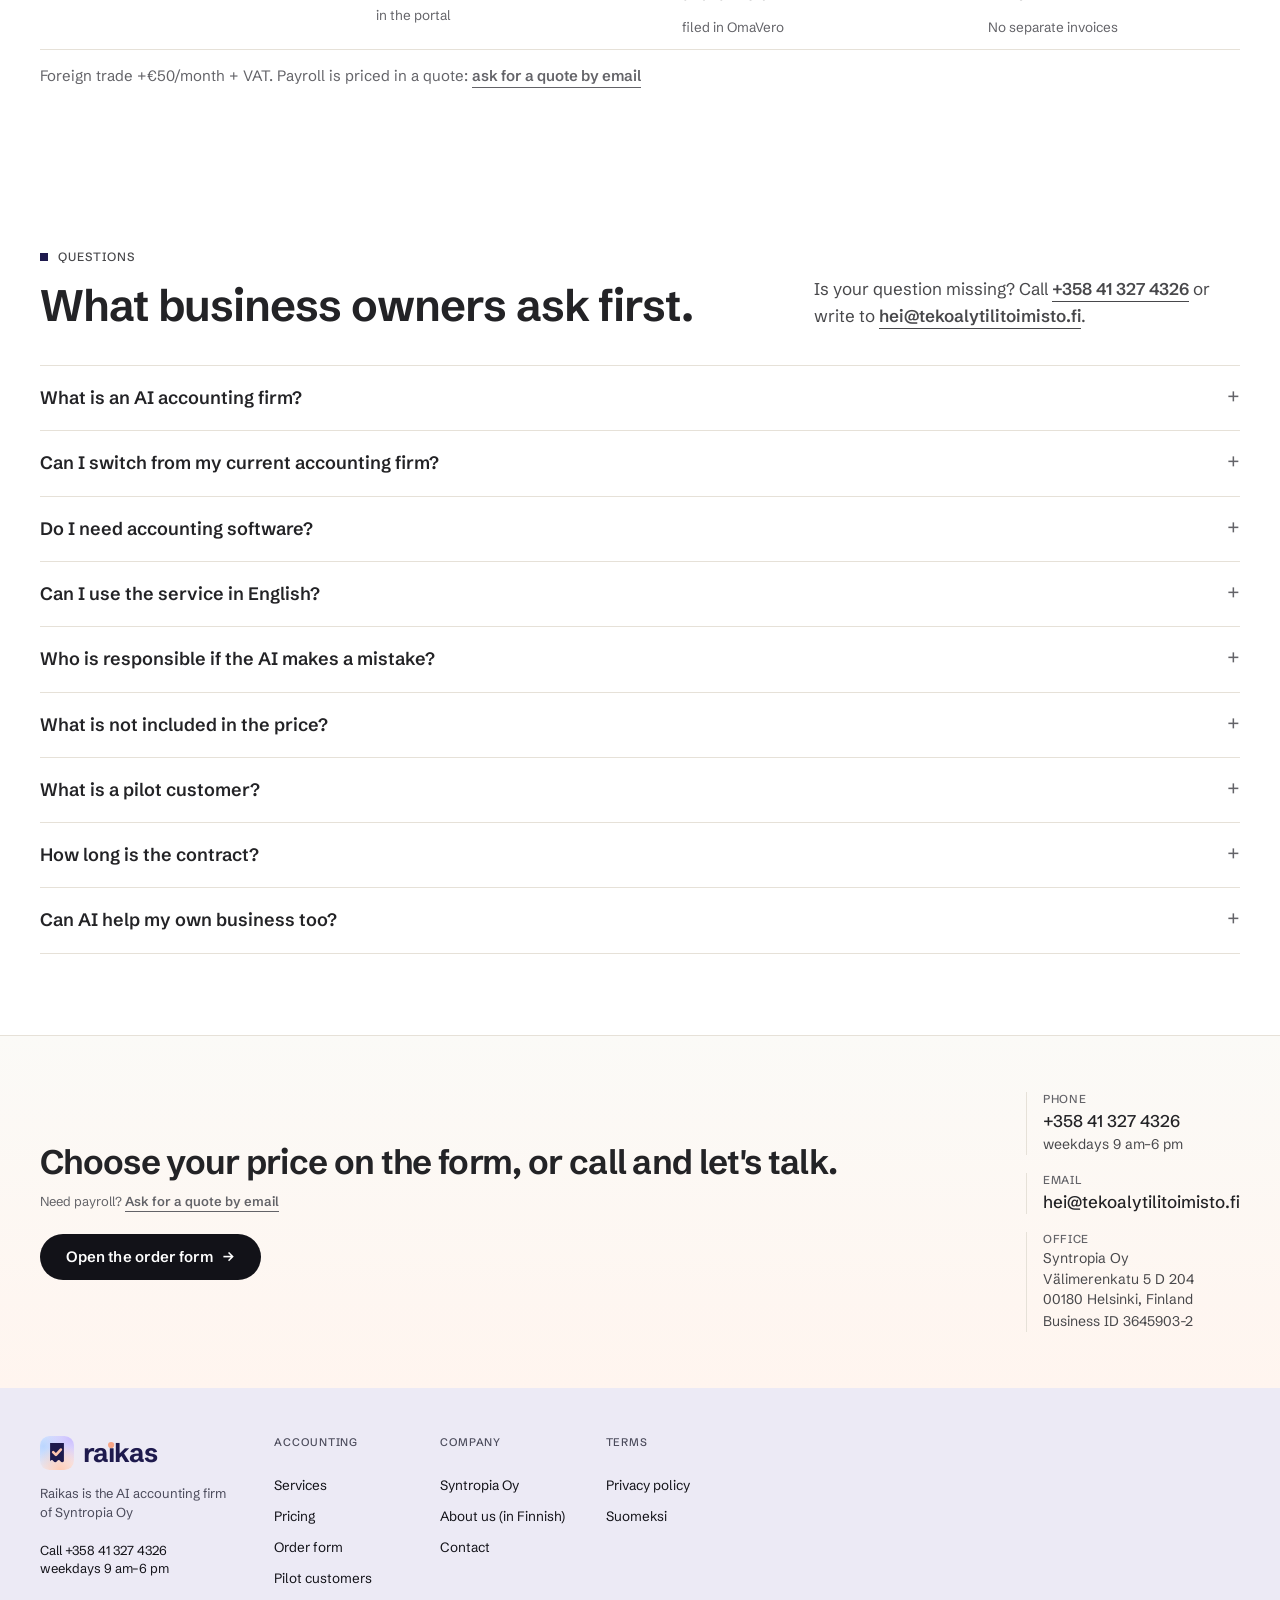
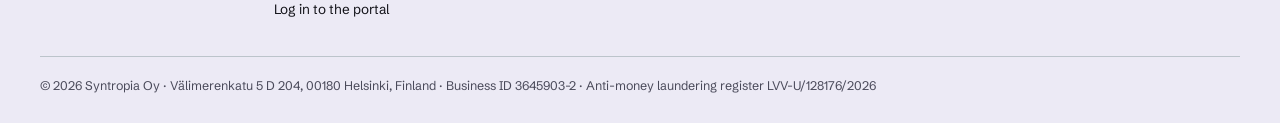
==== commit 4da49c2e: "tekoalytilitoimisto.fi: Raikas's own email address hei@tekoalytilitoimisto.fi; shorter eligibility s" ====
--- a/en/index.html
+++ b/en/index.html
@@ -207,7 +207,7 @@
 @media (max-width:900px){.paketit.kolme{grid-template-columns:minmax(0,1fr)}}
 @media (max-width:900px){.vaiheet{grid-template-columns:1fr;gap:44px}.vk{aspect-ratio:auto;max-width:440px}}
 </style>
-<script type="application/ld+json">{"@context": "https://schema.org", "@type": "AccountingService", "@id": "https://tekoalytilitoimisto.fi/#palvelu", "name": "Raikas", "url": "https://tekoalytilitoimisto.fi/en/", "description": "Raikas, an AI accounting firm in Finland: AI agents do the bookkeeping, and an accountant answers when you call. Bookkeeping, tax filings and financial statements from €49/month + VAT.", "telephone": "+358413274326", "email": "flow@syntropia.fi", "areaServed": {"@type": "Country", "name": "Finland"}, "address": {"@type": "PostalAddress", "streetAddress": "Välimerenkatu 5 D 204", "postalCode": "00180", "addressLocality": "Helsinki", "addressCountry": "FI"}, "parentOrganization": {"@type": "Organization", "name": "Syntropia Oy", "url": "https://syntropia.fi/", "vatID": "FI36459032", "taxID": "3645903-2"}, "priceRange": "€49–79/month + VAT"}</script>
+<script type="application/ld+json">{"@context": "https://schema.org", "@type": "AccountingService", "@id": "https://tekoalytilitoimisto.fi/#palvelu", "name": "Raikas", "url": "https://tekoalytilitoimisto.fi/en/", "description": "Raikas, an AI accounting firm in Finland: AI agents do the bookkeeping, and an accountant answers when you call. Bookkeeping, tax filings and financial statements from €49/month + VAT.", "telephone": "+358413274326", "email": "hei@tekoalytilitoimisto.fi", "areaServed": {"@type": "Country", "name": "Finland"}, "address": {"@type": "PostalAddress", "streetAddress": "Välimerenkatu 5 D 204", "postalCode": "00180", "addressLocality": "Helsinki", "addressCountry": "FI"}, "parentOrganization": {"@type": "Organization", "name": "Syntropia Oy", "url": "https://syntropia.fi/", "vatID": "FI36459032", "taxID": "3645903-2"}, "priceRange": "€49–79/month + VAT"}</script>
 <style>
 /* Flow-hero B (15.10.2026): tummansininen hero ja LinkedIn-kansikuvan kuvitus. Rajattu .fh-tumma-heroon. */
 .page-hero.fh-tumma{background:#1E1A4D;color:#fff}
@@ -606,7 +606,7 @@
         <div class="nimi">Santeri Pennanen</div>
 <dl>
           <dt>Phone</dt><dd><a href="tel:+358413274326">+358 41 327 4326</a></dd>
-          <dt>Email</dt><dd><a href="mailto:flow@syntropia.fi">flow@syntropia.fi</a></dd>
+          <dt>Email</dt><dd><a href="mailto:hei@tekoalytilitoimisto.fi">hei@tekoalytilitoimisto.fi</a></dd>
           <dt>Hours</dt><dd>weekdays 9 am–6 pm</dd>
         </dl>
         <p class="lupaus">We reply by the next working day at the latest, usually the same day. You can write to us in English.</p>
@@ -669,7 +669,7 @@
         <li>VAT returns, financial statements and tax return<small>filed in OmaVero</small></li>
         <li>Software, archiving and switching firms<small>No separate invoices</small></li>
       </ul>
-      <p class="huom">Foreign trade +€50/month&nbsp;+&nbsp;VAT. Payroll is priced in a quote: <a class="textlink" href="mailto:flow@syntropia.fi?subject=Payroll%20quote">ask for a quote by email</a></p>
+      <p class="huom">Foreign trade +€50/month&nbsp;+&nbsp;VAT. Payroll is priced in a quote: <a class="textlink" href="mailto:hei@tekoalytilitoimisto.fi?subject=Payroll%20quote">ask for a quote by email</a></p>
     </div>
   </div>
 </section>
@@ -678,7 +678,7 @@
   <div class="wrap">
     <div class="osio-head">
       <div><div class="eyebrow blue">Questions</div><h2 class="h2">What business owners ask first.</h2></div>
-      <p>Is your question missing? Call <a class="textlink" href="tel:+358413274326">+358 41 327 4326</a> or write to <a class="textlink" href="mailto:flow@syntropia.fi">flow@syntropia.fi</a>.</p>
+      <p>Is your question missing? Call <a class="textlink" href="tel:+358413274326">+358 41 327 4326</a> or write to <a class="textlink" href="mailto:hei@tekoalytilitoimisto.fi">hei@tekoalytilitoimisto.fi</a>.</p>
     </div>
     <div class="faq">
       <details><summary>What is an AI accounting firm?</summary><p>An accounting firm where AI does the repetitive work: it reads receipts and invoices, books them and compares the bank statement with the books. An accountant sets the rules the AI works by and keeps them up to date. Because the routine work is taken care of, your accountant has time for your questions.</p></details>
@@ -698,12 +698,12 @@
   <div class="wrap yhteys">
     <div>
       <h2 class="h2">Choose your price on the form, or call and let's talk.</h2>
-      <p>Need payroll? <a class="textlink" href="mailto:flow@syntropia.fi?subject=Payroll%20quote">Ask for a quote by email</a></p>
+      <p>Need payroll? <a class="textlink" href="mailto:hei@tekoalytilitoimisto.fi?subject=Payroll%20quote">Ask for a quote by email</a></p>
       <a class="btn btn-blue" href="https://syntropia.fi/en/order.html">Open the order form <span class="arr">→</span></a>
     </div>
     <div class="yhteyskanavat">
       <div><span class="kanava">Phone</span><a href="tel:+358413274326">+358 41 327 4326</a><span>weekdays 9 am–6 pm</span></div>
-      <div><span class="kanava">Email</span><a href="mailto:flow@syntropia.fi">flow@syntropia.fi</a></div>
+      <div><span class="kanava">Email</span><a href="mailto:hei@tekoalytilitoimisto.fi">hei@tekoalytilitoimisto.fi</a></div>
       <div><span class="kanava">Office</span><address class="osoite">Syntropia Oy<br>Välimerenkatu 5 D 204<br>00180 Helsinki, Finland</address><span>Business ID 3645903-2</span></div>
     </div>
   </div>
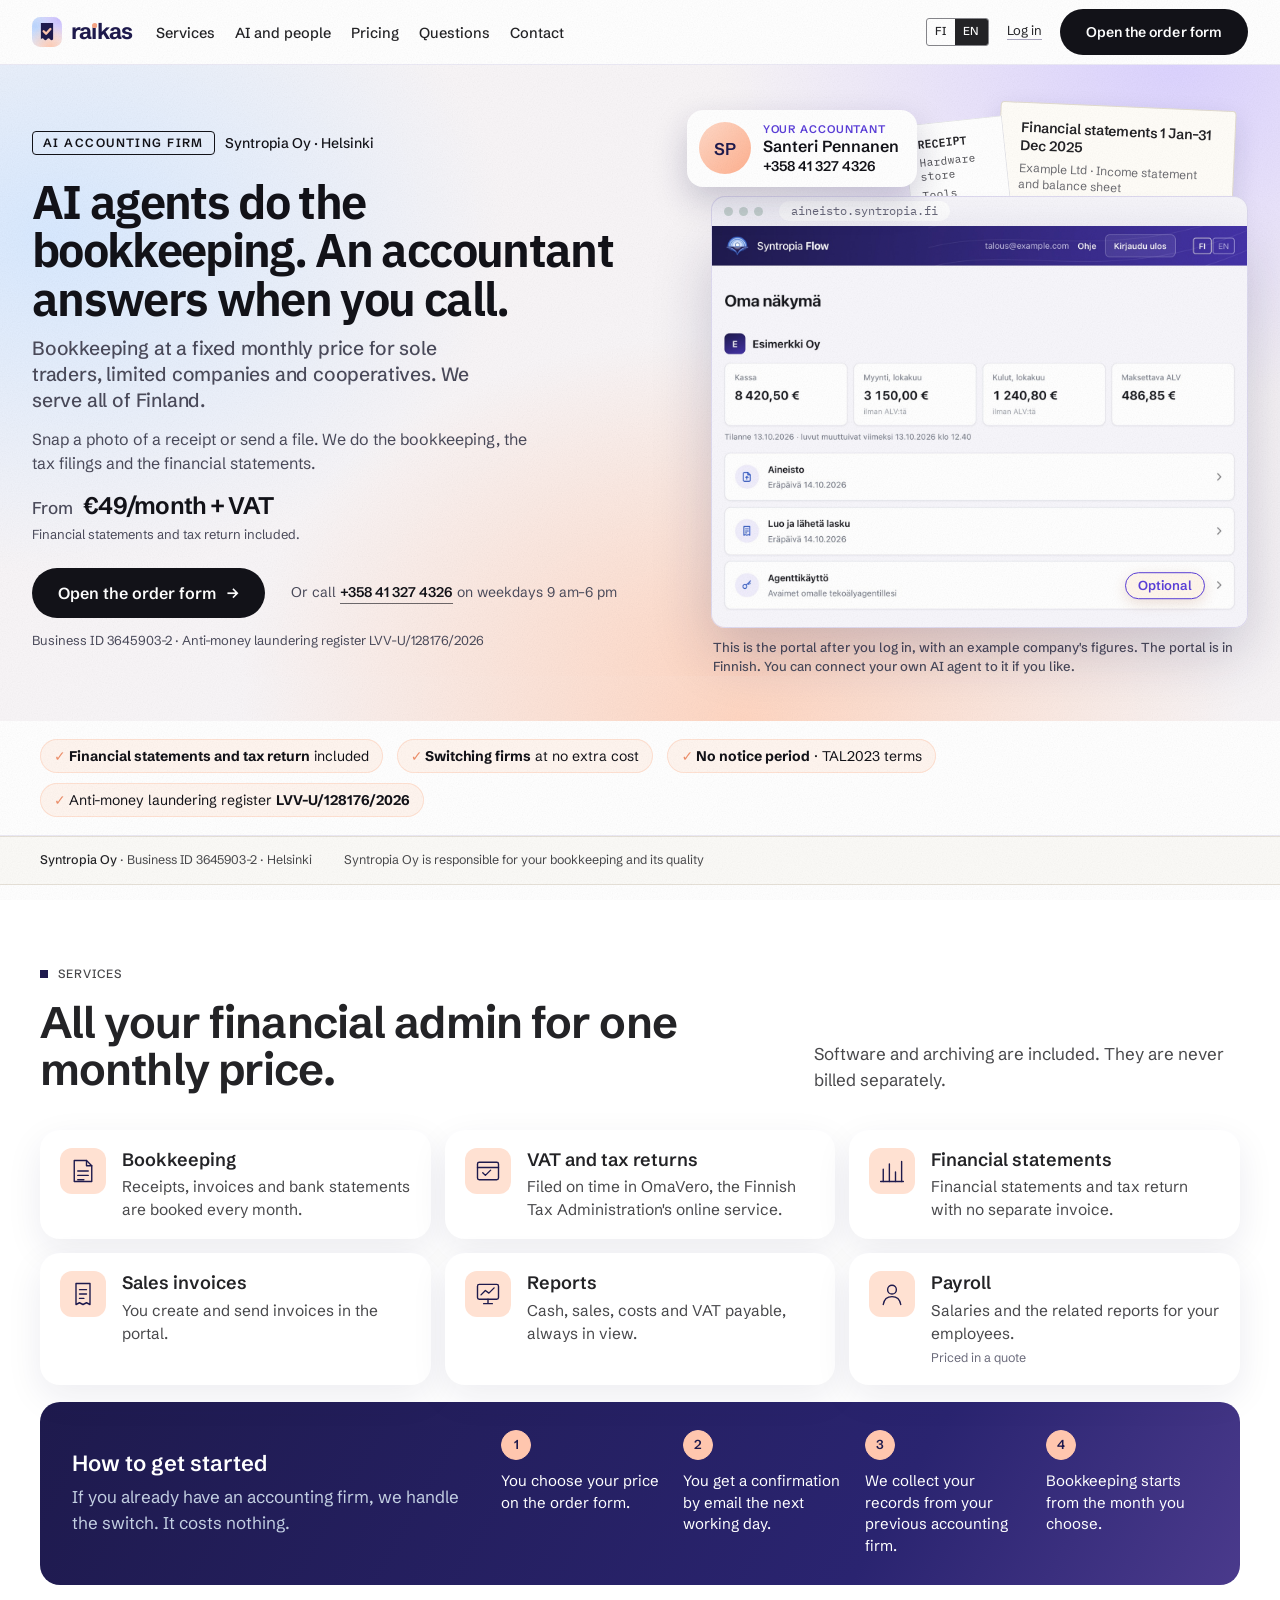
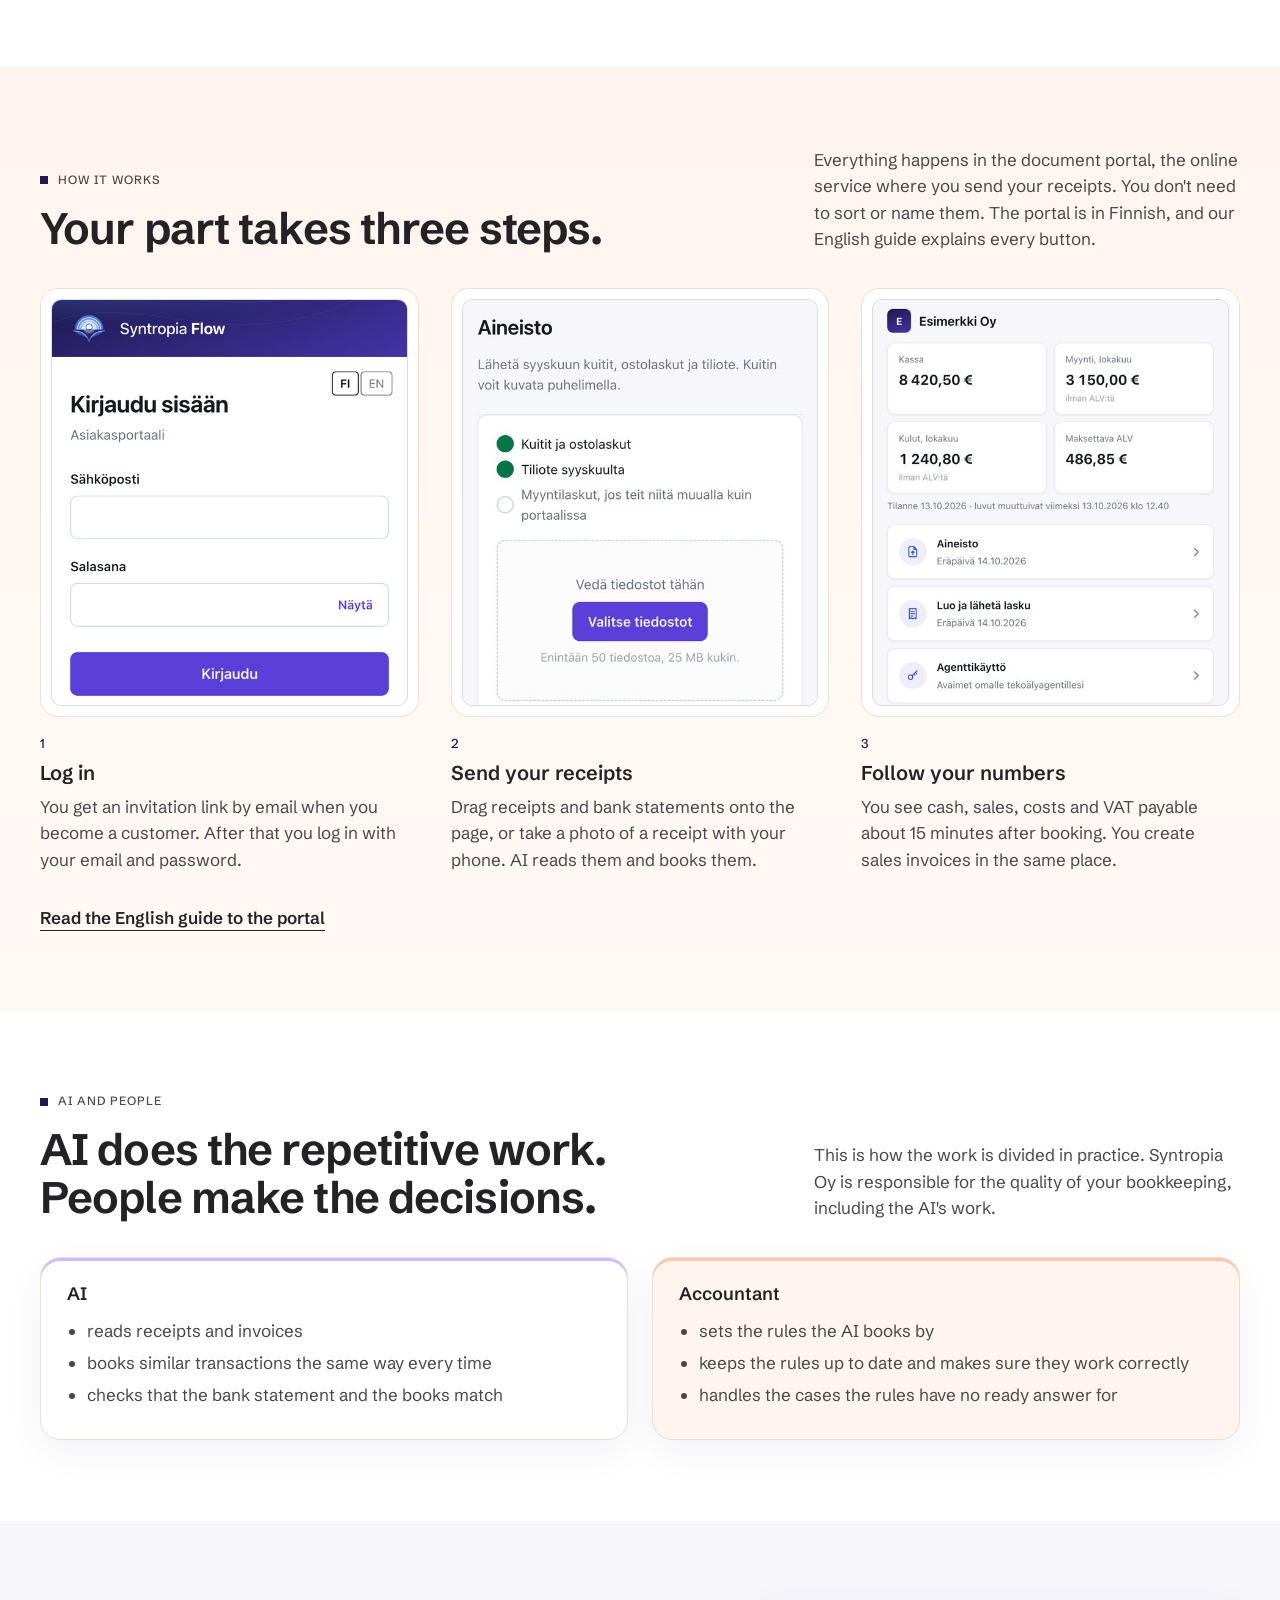
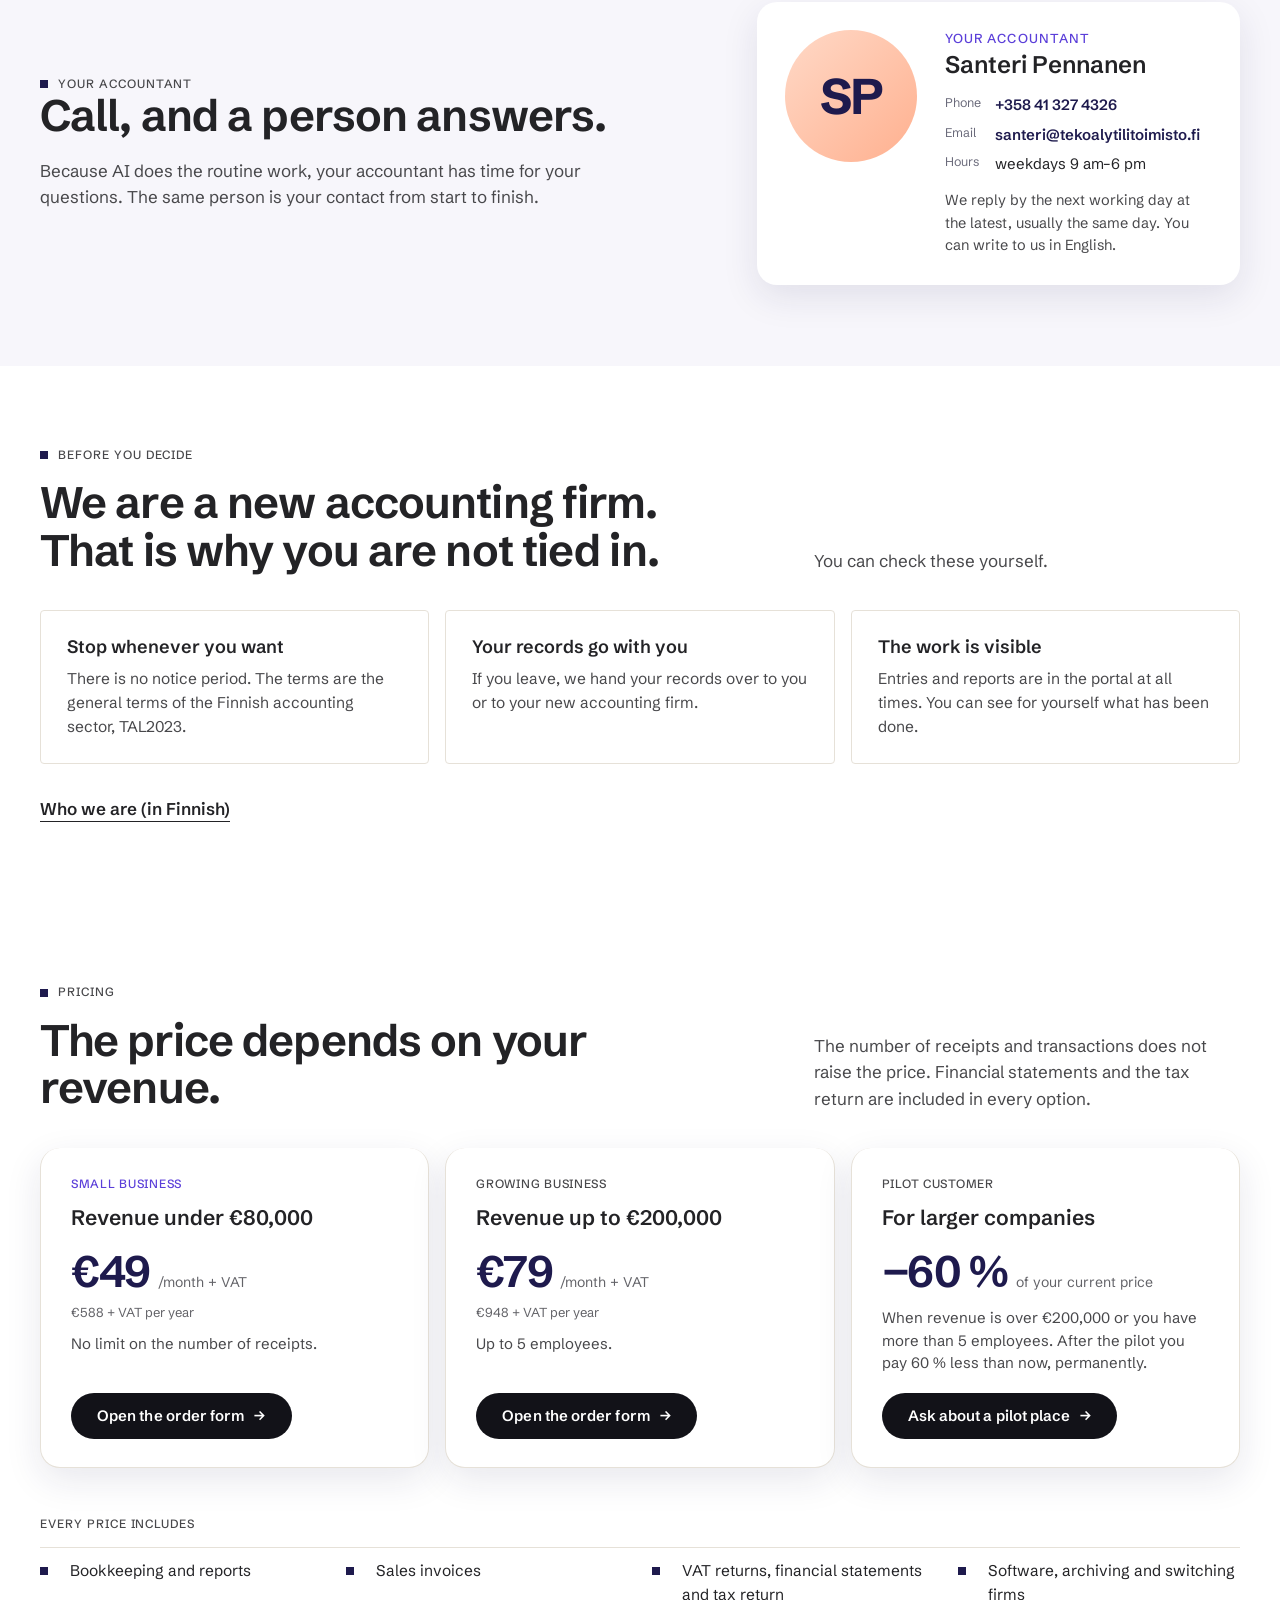
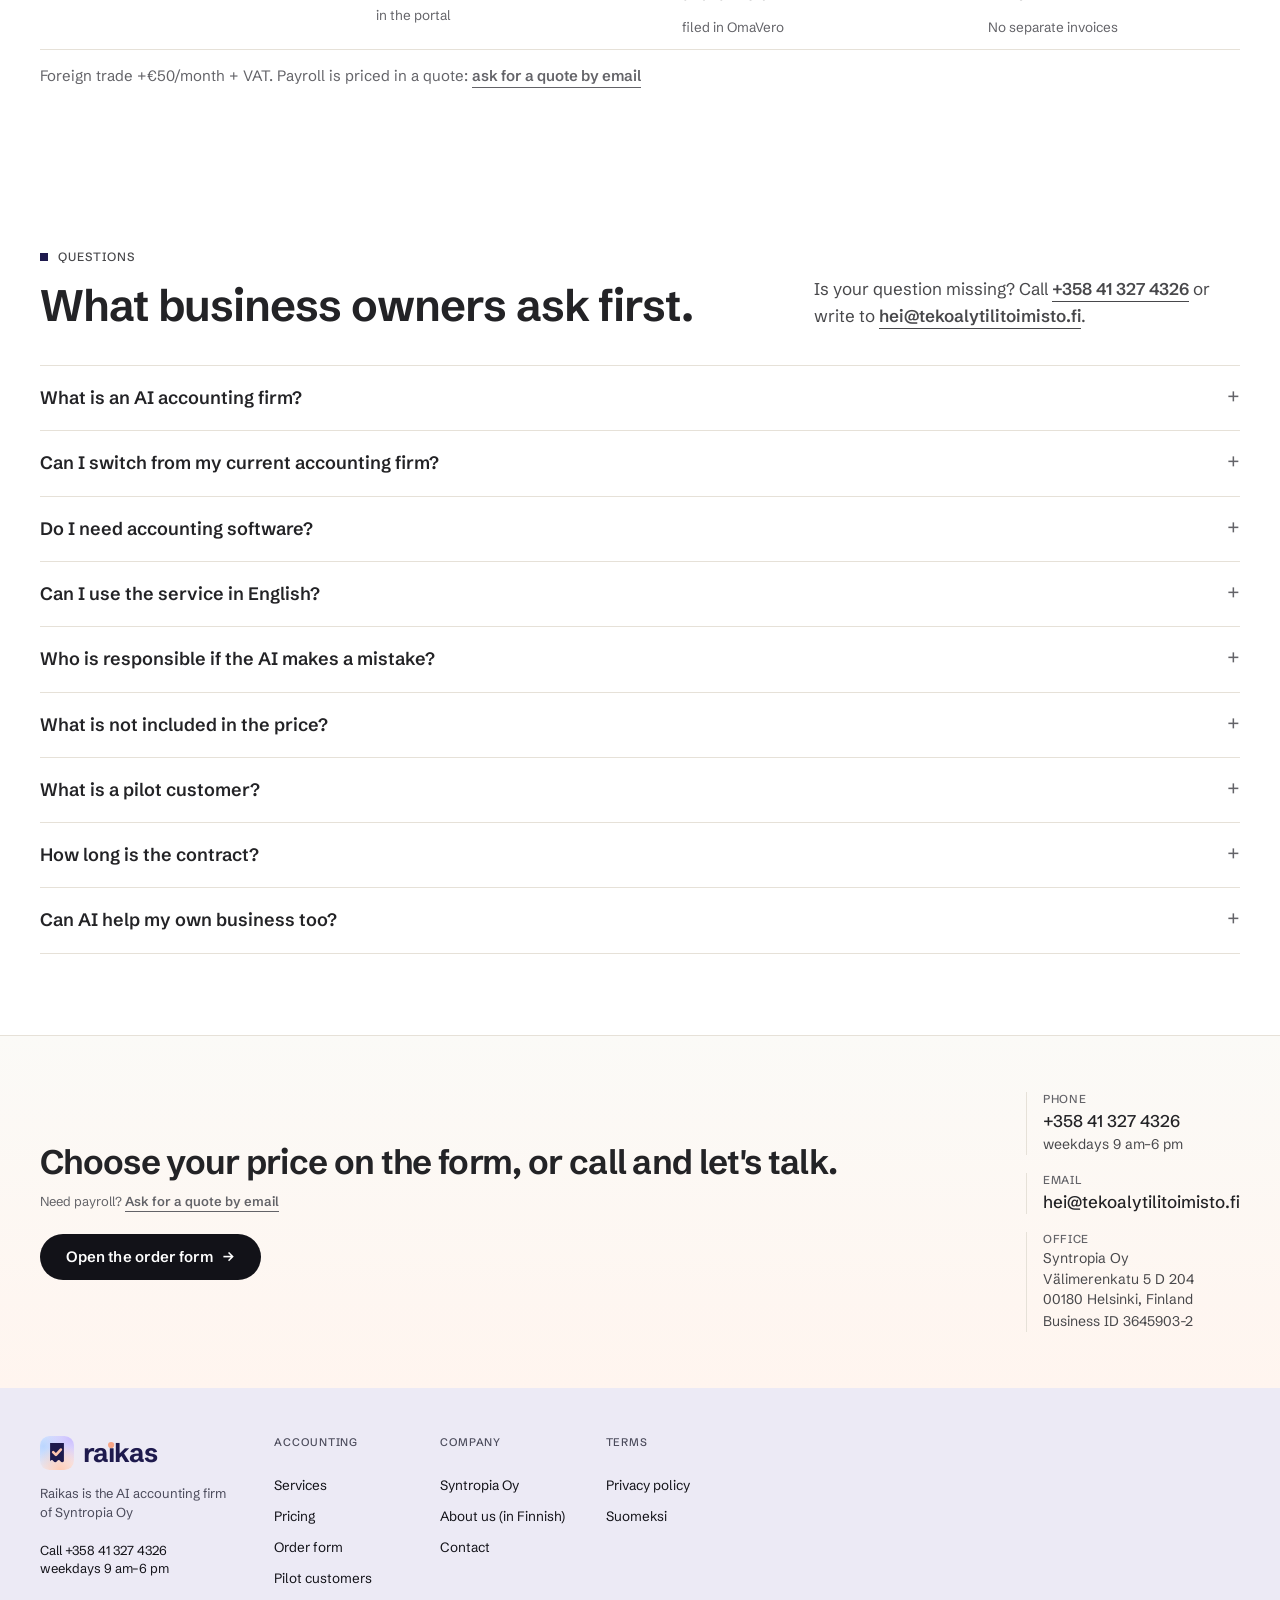
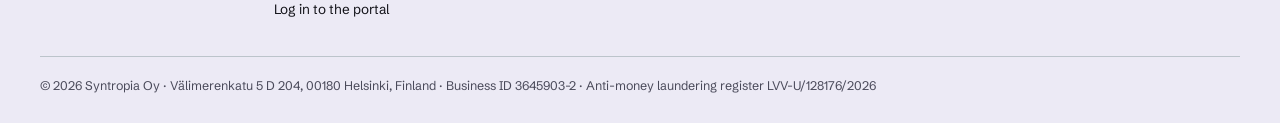
==== commit 8a0d6eca: "tekoalytilitoimisto.fi: accountant card email santeri@tekoalytilitoimisto.fi The "Kirjanpitäjäsi" / " ====
--- a/en/index.html
+++ b/en/index.html
@@ -606,7 +606,7 @@
         <div class="nimi">Santeri Pennanen</div>
 <dl>
           <dt>Phone</dt><dd><a href="tel:+358413274326">+358 41 327 4326</a></dd>
-          <dt>Email</dt><dd><a href="mailto:hei@tekoalytilitoimisto.fi">hei@tekoalytilitoimisto.fi</a></dd>
+          <dt>Email</dt><dd><a href="mailto:santeri@tekoalytilitoimisto.fi">santeri@<wbr>tekoalytilitoimisto.fi</a></dd>
           <dt>Hours</dt><dd>weekdays 9 am–6 pm</dd>
         </dl>
         <p class="lupaus">We reply by the next working day at the latest, usually the same day. You can write to us in English.</p>
